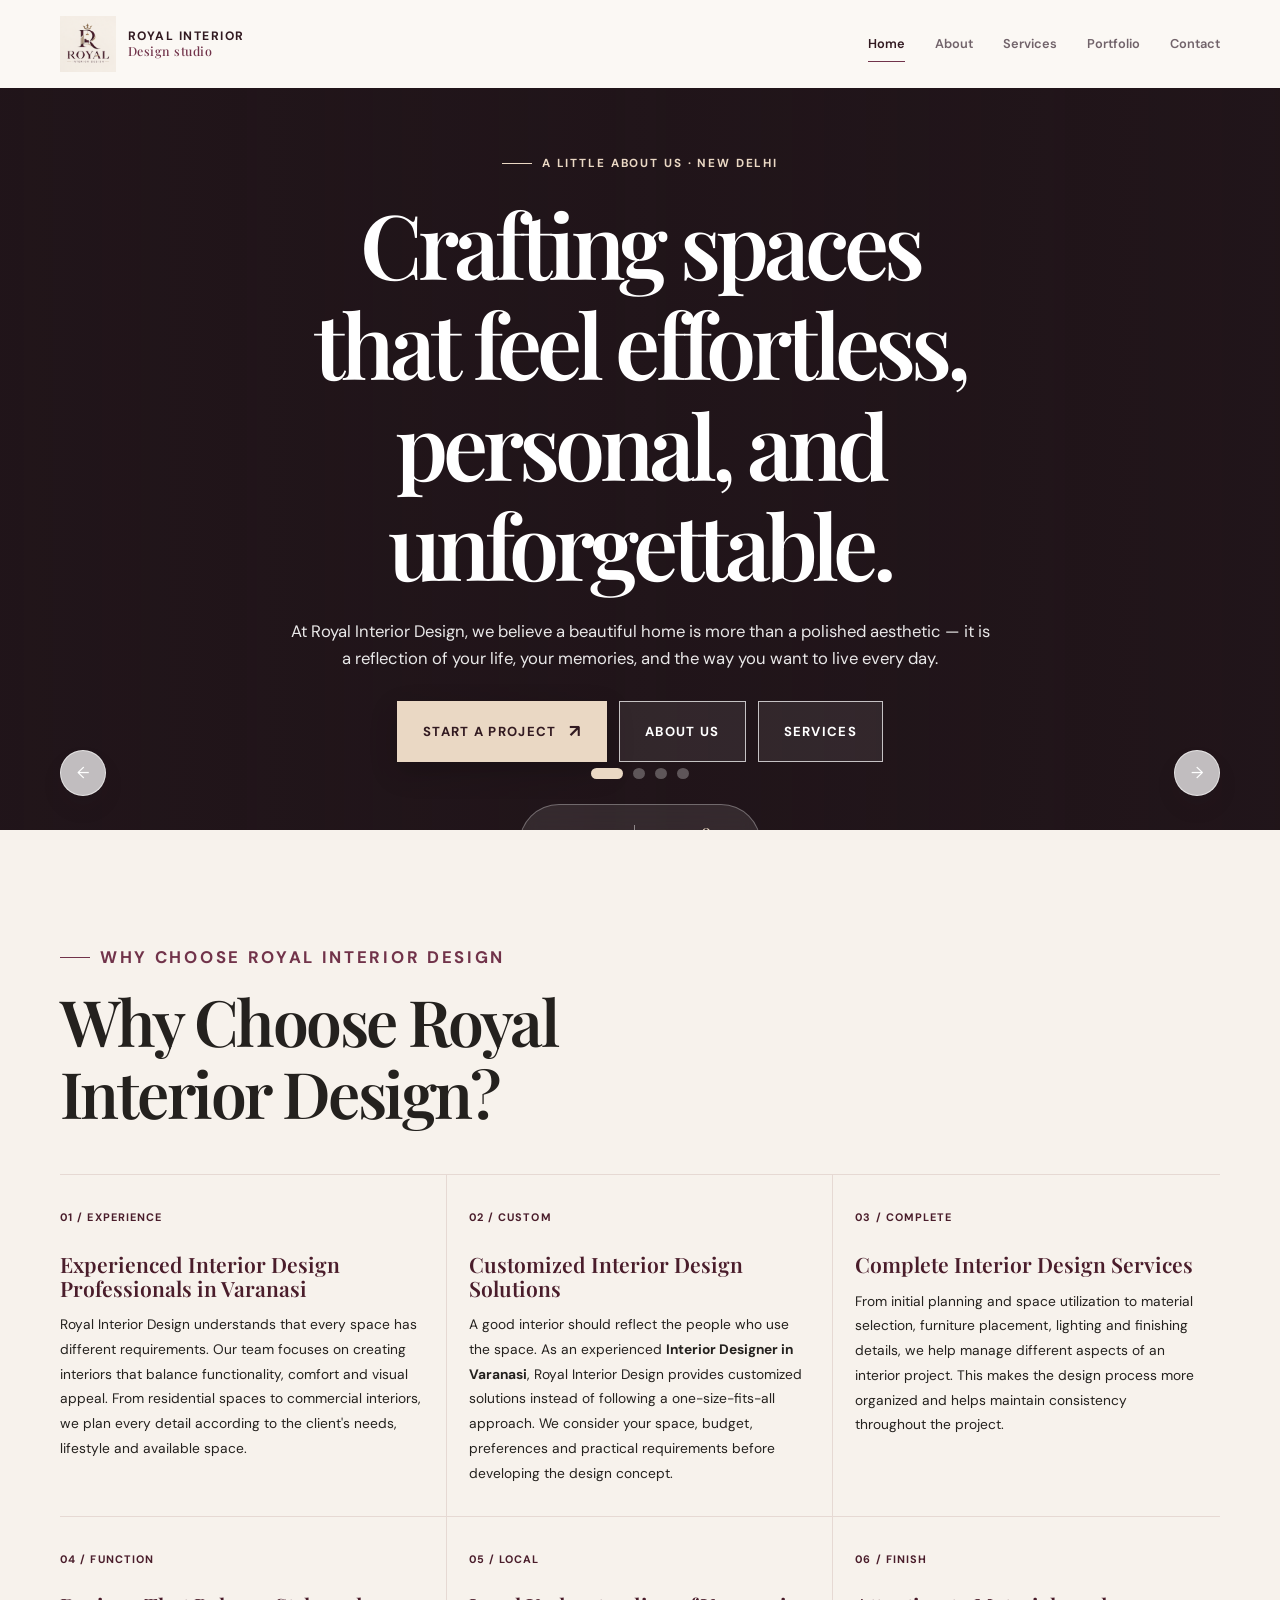
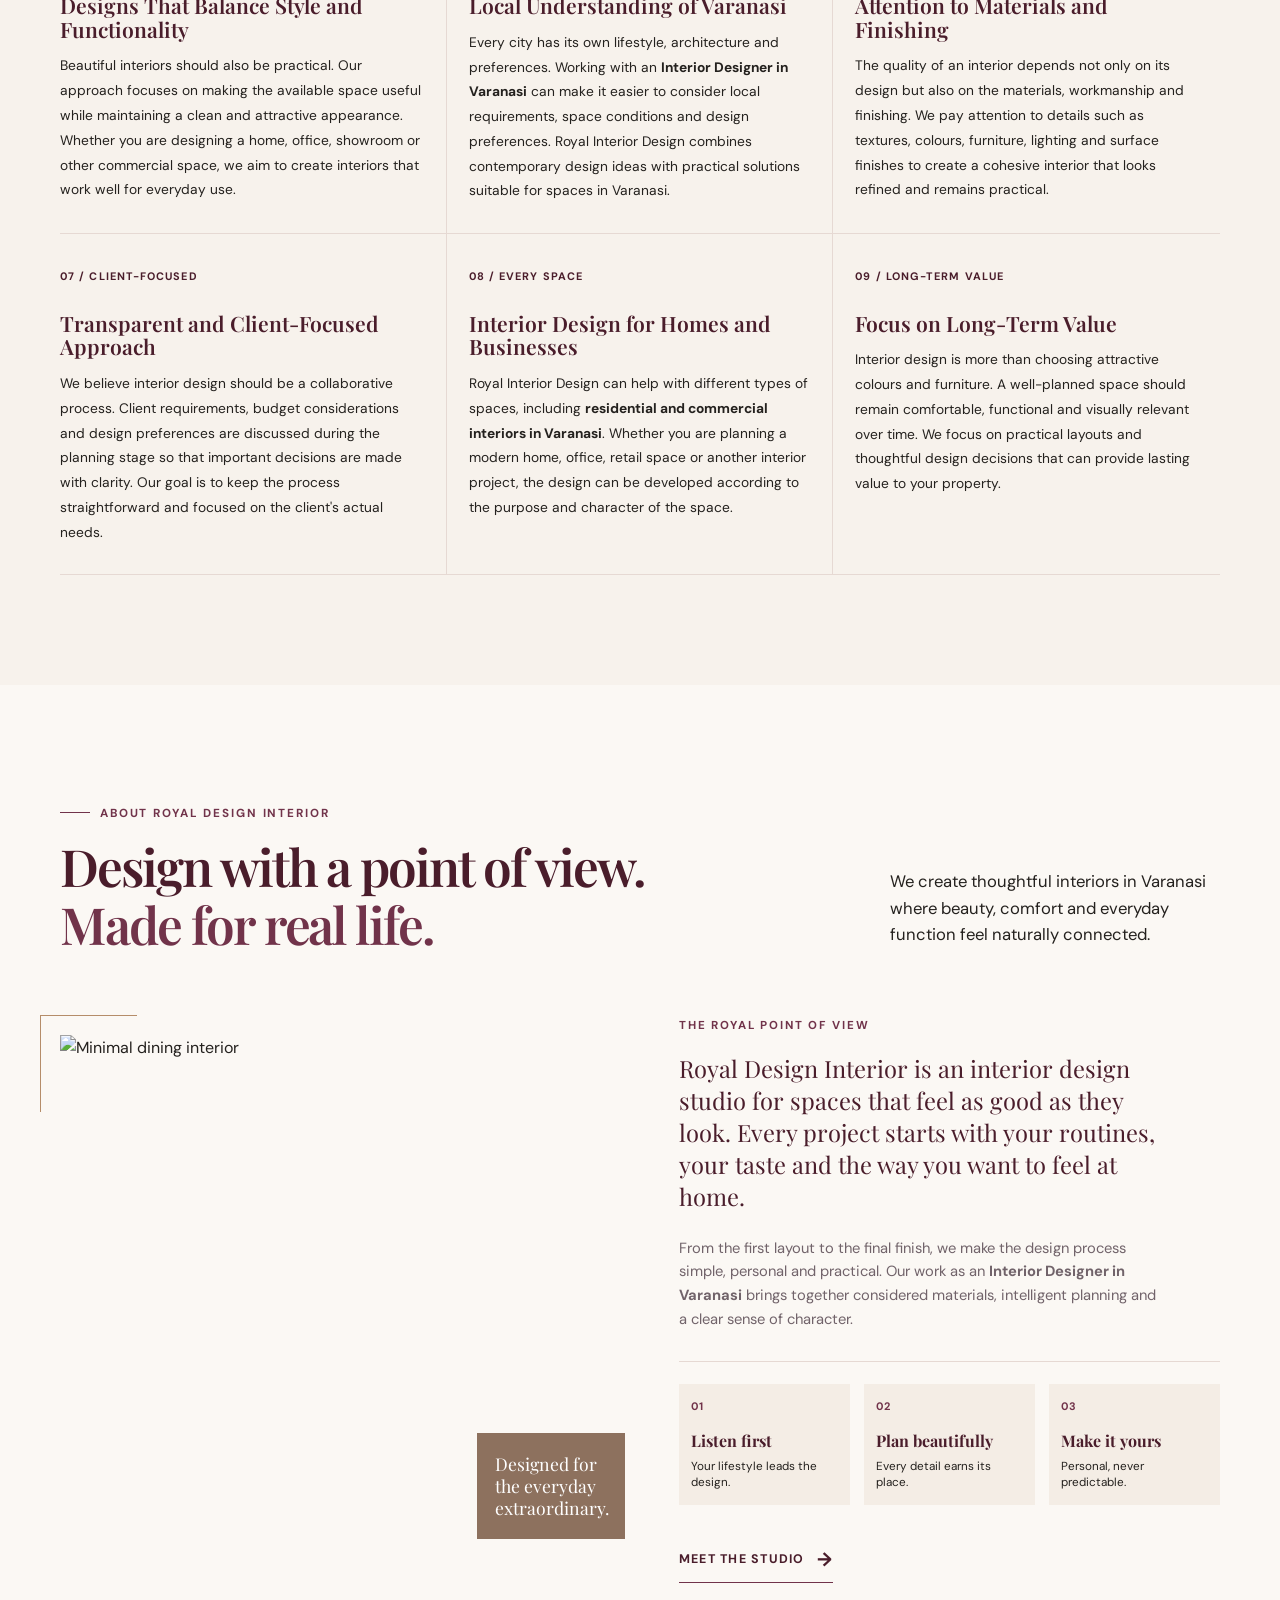
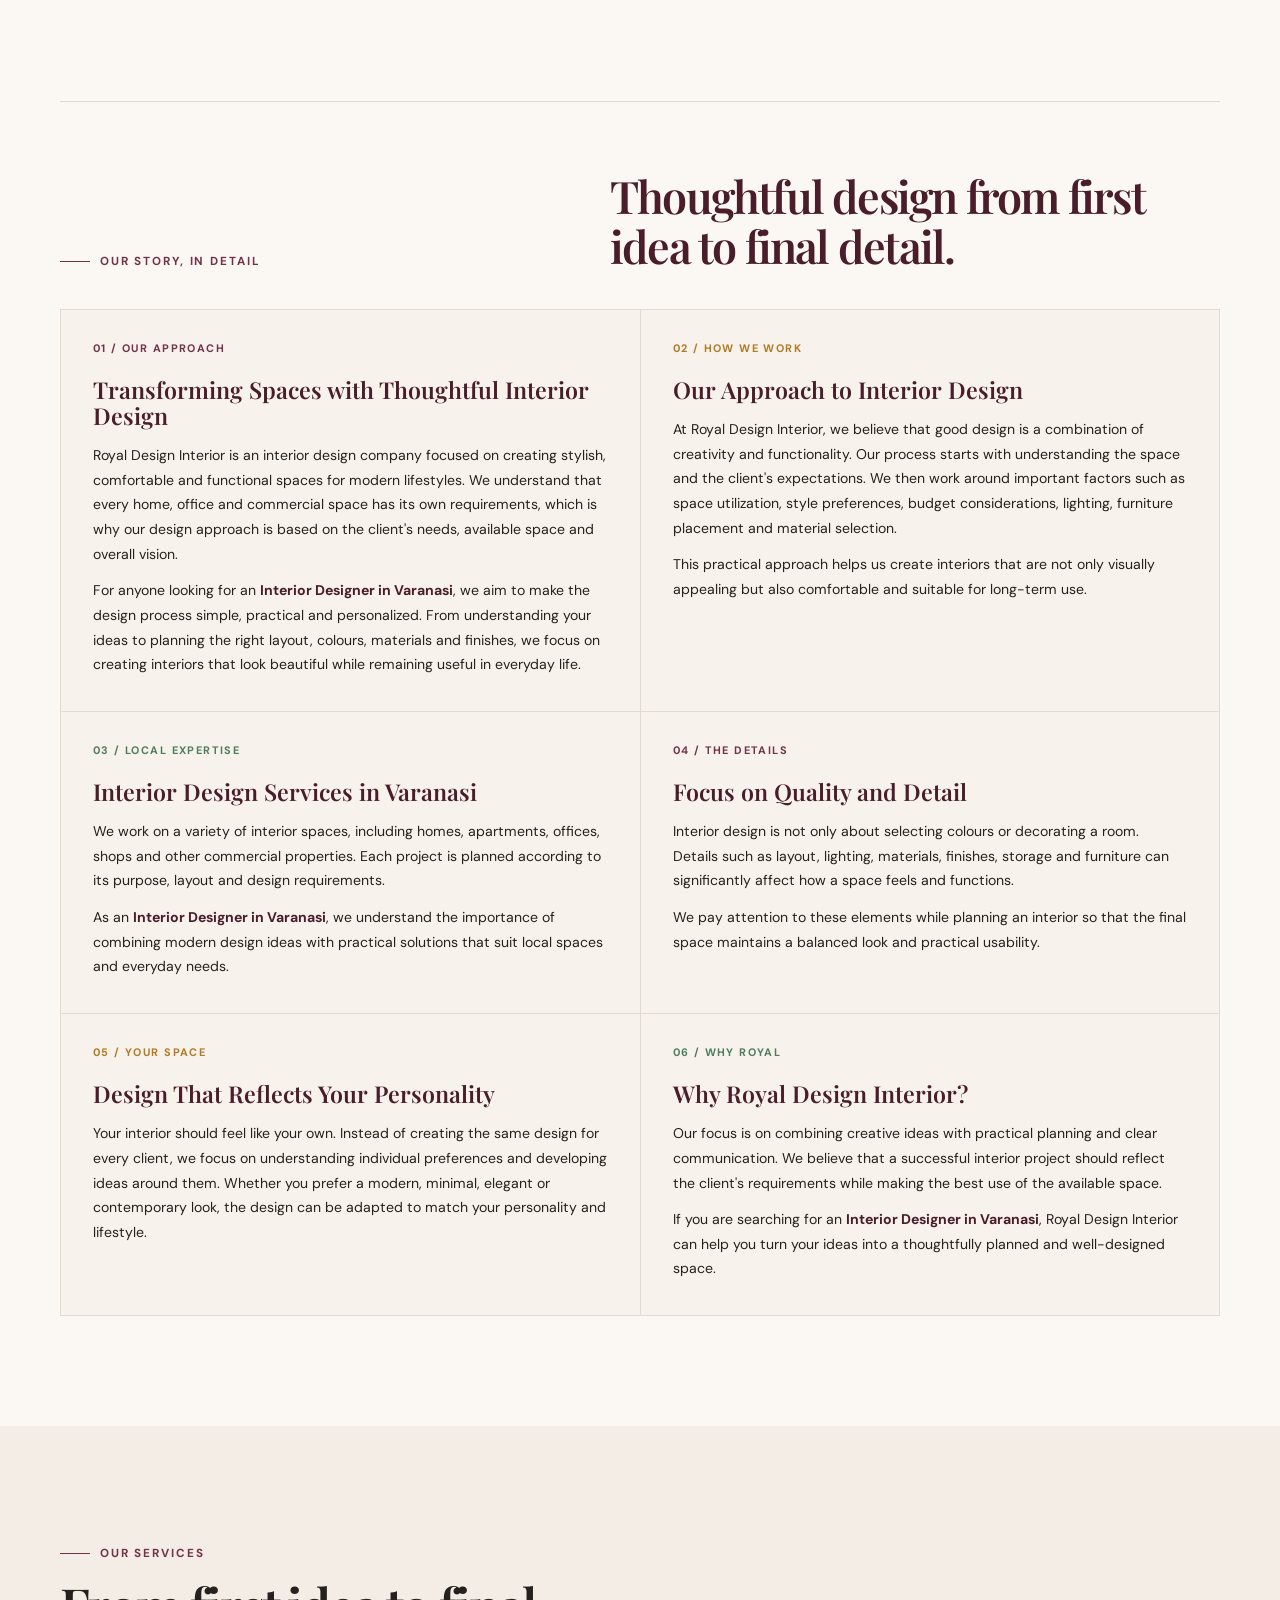
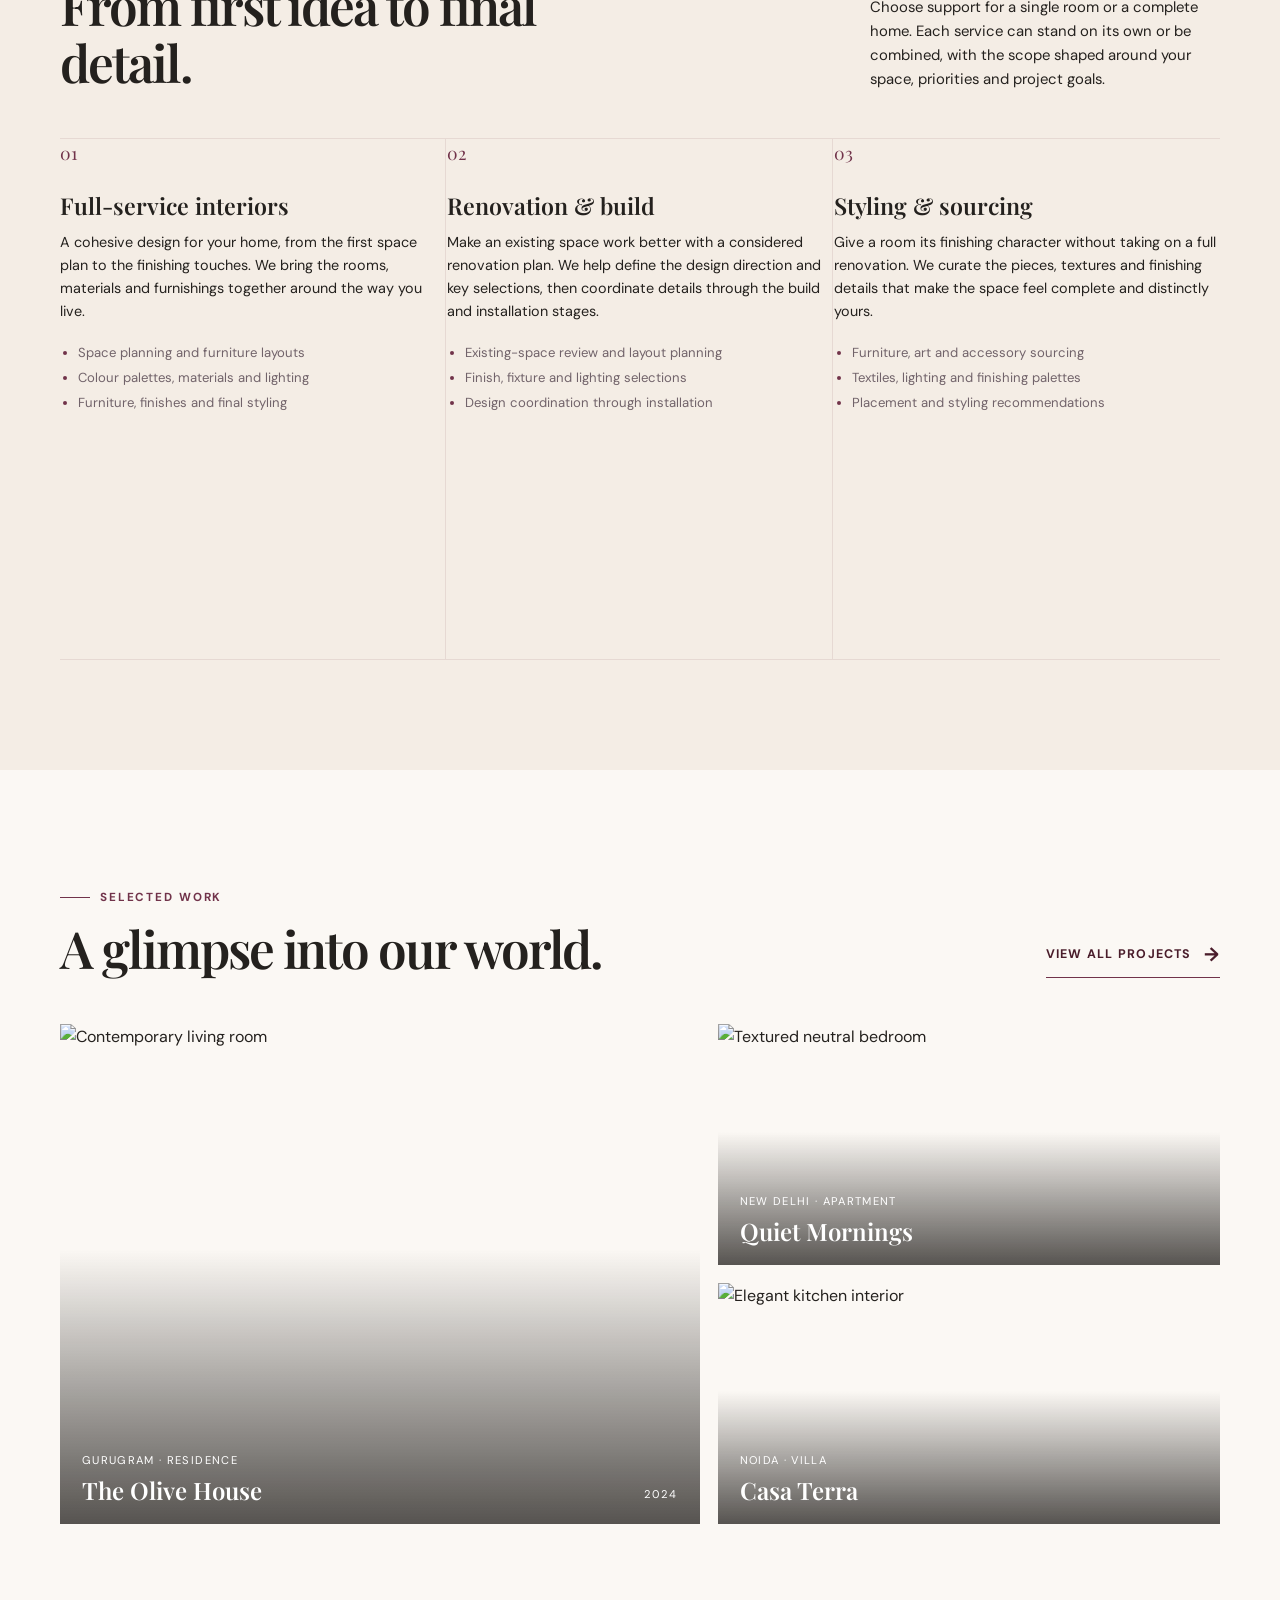
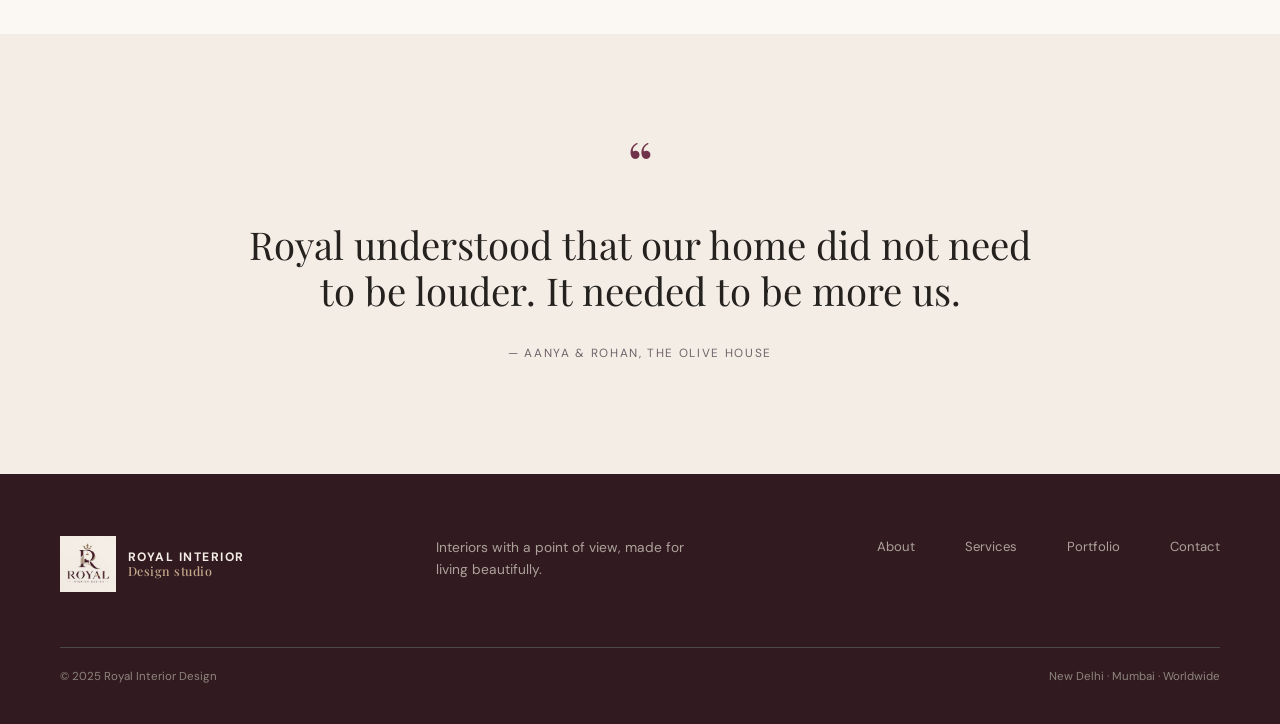
==== index.html @ 0c980bf0 "Add Royal Interior Design website" ====
<!doctype html>
<html lang="en">
<head>
<meta charset="utf-8">
<meta name="viewport" content="width=device-width, initial-scale=1">
<title>Royal Interior Design | Spaces with a soul</title>
<link rel="stylesheet" href="styles.css">
</head>
<body class="home-page">
<header class="site-header">
<div class="container nav">
<a class="brand" href="index.html">
<span class="brand-mark">R</span>
<span class="brand-name">Royal Interior<span>Design studio</span>
</span>
</a>
<button class="menu-toggle" aria-label="Open menu" aria-expanded="false">☰</button>
<nav class="nav-links">
<a class="active" href="index.html">Home</a>
<a href="about.html">About</a>
<a href="services.html">Services</a>
<a href="portfolio.html">Portfolio</a>
<a href="contact.html">Contact</a>
</nav>
</div>
</header>
<main>
<section class="hero">
<video class="hero-video" autoplay muted loop playsinline preload="metadata" aria-hidden="true">
<source src="image/mujhe_ek_accha_hotel_type_ghar%20(1).mp4" type="video/mp4">
</video>
<div class="slider">
<div class="slides">
<article class="slide active">
<div class="container hero-content">
<div class="hero-copy">
<span class="eyebrow">A little about us · New Delhi</span>
<h1>Crafting spaces that feel effortless, personal, and unforgettable.
</h1>
<p class="display-copy">At Royal Interior Design, we believe a beautiful home is more than a polished aesthetic — it is a reflection of your life, your memories, and the way you want to live every day.</p>
<div class="hero-actions">
<a class="btn solid arrow" href="contact.html">Start a project</a>
<a class="btn hero-secondary" href="#about-us">About us</a>
<a class="btn hero-secondary" href="#services">Services</a>
</div>
<div class="hero-meta">
<div>
<strong>12+</strong> years of craft</div>
<span class="rule">
</span>
<div>
<strong>48</strong> spaces shaped</div>
</div>
</div>
</div>
</article>
<article class="slide">
<div class="container hero-content">
<div class="hero-copy">
<span class="eyebrow">Bespoke bedrooms · Delhi</span>
<h1>Luxury that feels <em>restful.</em>
</h1>
<p class="display-copy">We create layered, calming spaces with tactile finishes, custom furniture and details that slow the day down beautifully.</p>
<a class="btn solid arrow" href="portfolio.html">View projects</a>
<div class="hero-meta">
<div>
<strong>9</strong> signature sleep spaces</div>
<span class="rule">
</span>
<div>
<strong>24</strong> design consultations</div>
</div>
</div>
</div>
</article>
<article class="slide">
<div class="container hero-content">
<div class="hero-copy">
<span class="eyebrow">Dining & entertaining · Mumbai</span>
<h1>Gathering spaces with <em>heart.</em>
</h1>
<p class="display-copy">From formal dinner settings to intimate family corners, every room is designed to welcome conversation and comfort.</p>
<a class="btn solid arrow" href="services.html">Explore services</a>
<div class="hero-meta">
<div>
<strong>35</strong> hospitality projects</div>
<span class="rule">
</span>
<div>
<strong>4.9/5</strong> client rating</div>
</div>
</div>
</div>
</article>
<article class="slide">
<div class="container hero-content">
<div class="hero-copy">
<span class="eyebrow">Kitchens · Crafted living</span>
<h1>Spaces designed for <em>everyday joy.</em>
</h1>
<p class="display-copy">Practical, beautiful interiors that balance thoughtful storage, natural light and the rituals that make a home feel alive.</p>
<a class="btn solid arrow" href="contact.html">Book a consult</a>
<div class="hero-meta">
<div>
<strong>100%</strong> custom planning</div>
<span class="rule">
</span>
<div>
<strong>1:1</strong> design guidance</div>
</div>
</div>
</div>
</article>
</div>
<div class="slider-controls container">
<div class="slider-arrow prev" aria-label="Previous slide">←</div>
<div class="slider-dots" aria-label="Slide navigation">
<button class="dot active" data-slide="0" type="button" aria-label="Go to slide 1">
</button>
<button class="dot" data-slide="1" type="button" aria-label="Go to slide 2">
</button>
<button class="dot" data-slide="2" type="button" aria-label="Go to slide 3">
</button>
<button class="dot" data-slide="3" type="button" aria-label="Go to slide 4">
</button>
</div>
<div class="slider-arrow next" aria-label="Next slide">→</div>
</div>
</div>
</section>
<section class="section why-section" id="why-choose">
<div class="container">
<div class="section-heading why-heading">
<div>
<span class="eyebrow">Why Choose Royal Interior Design</span>
<h2>Why Choose Royal Interior Design?</h2>
</div>
</div>
<div class="why-grid">
<article class="why-item">
<span class="why-number">01 / EXPERIENCE</span>
<h3>Experienced Interior Design Professionals in Varanasi</h3>
<p>Royal Interior Design understands that every space has different requirements. Our team focuses on creating interiors that balance functionality, comfort and visual appeal. From residential spaces to commercial interiors, we plan every detail according to the client's needs, lifestyle and available space.</p>
</article>
<article class="why-item">
<span class="why-number">02 / CUSTOM</span>
<h3>Customized Interior Design Solutions</h3>
<p>A good interior should reflect the people who use the space. As an experienced <strong>Interior Designer in Varanasi</strong>, Royal Interior Design provides customized solutions instead of following a one-size-fits-all approach. We consider your space, budget, preferences and practical requirements before developing the design concept.</p>
</article>
<article class="why-item">
<span class="why-number">03 / COMPLETE</span>
<h3>Complete Interior Design Services</h3>
<p>From initial planning and space utilization to material selection, furniture placement, lighting and finishing details, we help manage different aspects of an interior project. This makes the design process more organized and helps maintain consistency throughout the project.</p>
</article>
<article class="why-item">
<span class="why-number">04 / FUNCTION</span>
<h3>Designs That Balance Style and Functionality</h3>
<p>Beautiful interiors should also be practical. Our approach focuses on making the available space useful while maintaining a clean and attractive appearance. Whether you are designing a home, office, showroom or other commercial space, we aim to create interiors that work well for everyday use.</p>
</article>
<article class="why-item">
<span class="why-number">05 / LOCAL</span>
<h3>Local Understanding of Varanasi</h3>
<p>Every city has its own lifestyle, architecture and preferences. Working with an <strong>Interior Designer in Varanasi</strong> can make it easier to consider local requirements, space conditions and design preferences. Royal Interior Design combines contemporary design ideas with practical solutions suitable for spaces in Varanasi.</p>
</article>
<article class="why-item">
<span class="why-number">06 / FINISH</span>
<h3>Attention to Materials and Finishing</h3>
<p>The quality of an interior depends not only on its design but also on the materials, workmanship and finishing. We pay attention to details such as textures, colours, furniture, lighting and surface finishes to create a cohesive interior that looks refined and remains practical.</p>
</article>
<article class="why-item">
<span class="why-number">07 / CLIENT-FOCUSED</span>
<h3>Transparent and Client-Focused Approach</h3>
<p>We believe interior design should be a collaborative process. Client requirements, budget considerations and design preferences are discussed during the planning stage so that important decisions are made with clarity. Our goal is to keep the process straightforward and focused on the client's actual needs.</p>
</article>
<article class="why-item">
<span class="why-number">08 / EVERY SPACE</span>
<h3>Interior Design for Homes and Businesses</h3>
<p>Royal Interior Design can help with different types of spaces, including <strong>residential and commercial interiors in Varanasi</strong>. Whether you are planning a modern home, office, retail space or another interior project, the design can be developed according to the purpose and character of the space.</p>
</article>
<article class="why-item">
<span class="why-number">09 / LONG-TERM VALUE</span>
<h3>Focus on Long-Term Value</h3>
<p>Interior design is more than choosing attractive colours and furniture. A well-planned space should remain comfortable, functional and visually relevant over time. We focus on practical layouts and thoughtful design decisions that can provide lasting value to your property.</p>
</article>
</div>
</div>
</section>
<section class="section" id="about-us">
<div class="container intro-wrap">
<div class="intro-heading">
<div>
<span class="eyebrow">About Royal Design Interior</span>
<h2>Design with a point of view.<br><em>Made for real life.</em></h2>
</div>
<p class="display-copy">We create thoughtful interiors in Varanasi where beauty, comfort and everyday function feel naturally connected.</p>
</div>
<div class="intro-grid">
<div class="intro-image">
<img src="https://images.unsplash.com/photo-1618221195710-dd6b41faaea6?auto=format&fit=crop&w=1100&q=85" alt="Minimal dining interior">
<span class="image-note">Designed for the everyday extraordinary.</span>
</div>
<div class="intro-copy">
<span class="intro-kicker">The Royal point of view</span>
<p class="intro-lead">Royal Design Interior is an interior design studio for spaces that feel as good as they look. Every project starts with your routines, your taste and the way you want to feel at home.</p>
<p>From the first layout to the final finish, we make the design process simple, personal and practical. Our work as an <strong>Interior Designer in Varanasi</strong> brings together considered materials, intelligent planning and a clear sense of character.</p>
<div class="intro-points">
<div><span>01</span><strong>Listen first</strong><p>Your lifestyle leads the design.</p></div>
<div><span>02</span><strong>Plan beautifully</strong><p>Every detail earns its place.</p></div>
<div><span>03</span><strong>Make it yours</strong><p>Personal, never predictable.</p></div>
</div>
<a class="link-arrow" href="about.html">Meet the studio</a>
</div>
</div>
<div class="about-content">
<div class="about-content-heading">
<span class="eyebrow">Our story, in detail</span>
<h2>Thoughtful design from first idea to final detail.</h2>
</div>
<div class="about-content-grid">
<article>
<span class="about-content-number">01 / OUR APPROACH</span>
<h3>Transforming Spaces with Thoughtful Interior Design</h3>
<p>Royal Design Interior is an interior design company focused on creating stylish, comfortable and functional spaces for modern lifestyles. We understand that every home, office and commercial space has its own requirements, which is why our design approach is based on the client's needs, available space and overall vision.</p>
<p>For anyone looking for an <strong>Interior Designer in Varanasi</strong>, we aim to make the design process simple, practical and personalized. From understanding your ideas to planning the right layout, colours, materials and finishes, we focus on creating interiors that look beautiful while remaining useful in everyday life.</p>
</article>
<article>
<span class="about-content-number">02 / HOW WE WORK</span>
<h3>Our Approach to Interior Design</h3>
<p>At Royal Design Interior, we believe that good design is a combination of creativity and functionality. Our process starts with understanding the space and the client's expectations. We then work around important factors such as space utilization, style preferences, budget considerations, lighting, furniture placement and material selection.</p>
<p>This practical approach helps us create interiors that are not only visually appealing but also comfortable and suitable for long-term use.</p>
</article>
<article>
<span class="about-content-number">03 / LOCAL EXPERTISE</span>
<h3>Interior Design Services in Varanasi</h3>
<p>We work on a variety of interior spaces, including homes, apartments, offices, shops and other commercial properties. Each project is planned according to its purpose, layout and design requirements.</p>
<p>As an <strong>Interior Designer in Varanasi</strong>, we understand the importance of combining modern design ideas with practical solutions that suit local spaces and everyday needs.</p>
</article>
<article>
<span class="about-content-number">04 / THE DETAILS</span>
<h3>Focus on Quality and Detail</h3>
<p>Interior design is not only about selecting colours or decorating a room. Details such as layout, lighting, materials, finishes, storage and furniture can significantly affect how a space feels and functions.</p>
<p>We pay attention to these elements while planning an interior so that the final space maintains a balanced look and practical usability.</p>
</article>
<article>
<span class="about-content-number">05 / YOUR SPACE</span>
<h3>Design That Reflects Your Personality</h3>
<p>Your interior should feel like your own. Instead of creating the same design for every client, we focus on understanding individual preferences and developing ideas around them. Whether you prefer a modern, minimal, elegant or contemporary look, the design can be adapted to match your personality and lifestyle.</p>
</article>
<article>
<span class="about-content-number">06 / WHY ROYAL</span>
<h3>Why Royal Design Interior?</h3>
<p>Our focus is on combining creative ideas with practical planning and clear communication. We believe that a successful interior project should reflect the client's requirements while making the best use of the available space.</p>
<p>If you are searching for an <strong>Interior Designer in Varanasi</strong>, Royal Design Interior can help you turn your ideas into a thoughtfully planned and well-designed space.</p>
</article>
</div>
</div>
</div>
</section>
<section class="section tinted" id="services">
<div class="container">
<div class="section-heading">
<div>
<span class="eyebrow">Our services</span>
<h2>From first idea to final detail.</h2>
</div>
<p>Choose support for a single room or a complete home. Each service can stand on its own or be combined, with the scope shaped around your space, priorities and project goals.</p>
</div>
<div class="service-grid">
<article class="service-card">
<span class="service-number">01</span>
<h3>Full-service interiors</h3>
<p>A cohesive design for your home, from the first space plan to the finishing touches. We bring the rooms, materials and furnishings together around the way you live.</p>
<ul class="service-points">
<li>Space planning and furniture layouts</li>
<li>Colour palettes, materials and lighting</li>
<li>Furniture, finishes and final styling</li>
</ul>
</article>
<article class="service-card">
<span class="service-number">02</span>
<h3>Renovation & build</h3>
<p>Make an existing space work better with a considered renovation plan. We help define the design direction and key selections, then coordinate details through the build and installation stages.</p>
<ul class="service-points">
<li>Existing-space review and layout planning</li>
<li>Finish, fixture and lighting selections</li>
<li>Design coordination through installation</li>
</ul>
</article>
<article class="service-card">
<span class="service-number">03</span>
<h3>Styling & sourcing</h3>
<p>Give a room its finishing character without taking on a full renovation. We curate the pieces, textures and finishing details that make the space feel complete and distinctly yours.</p>
<ul class="service-points">
<li>Furniture, art and accessory sourcing</li>
<li>Textiles, lighting and finishing palettes</li>
<li>Placement and styling recommendations</li>
</ul>
</article>
</div>
</div>
</section>
<section class="section">
<div class="container">
<div class="section-heading">
<div>
<span class="eyebrow">Selected work</span>
<h2>A glimpse into our world.</h2>
</div>
<a class="link-arrow" href="portfolio.html">View all projects</a>
</div>
<div class="projects-grid">
<a class="project" href="portfolio.html">
<img src="https://images.unsplash.com/photo-1617104678098-de229db51175?auto=format&fit=crop&w=1100&q=85" alt="Contemporary living room">
<div class="project-label">
<div>
<span>Gurugram · Residence</span>
<h3>The Olive House</h3>
</div>
<span>2024</span>
</div>
</a>
<div class="project-stack">
<a class="project small" href="portfolio.html">
<img src="https://images.unsplash.com/photo-1618220179428-22790b461013?auto=format&fit=crop&w=900&q=85" alt="Textured neutral bedroom">
<div class="project-label">
<div>
<span>New Delhi · Apartment</span>
<h3>Quiet Mornings</h3>
</div>
</div>
</a>
<a class="project small" href="portfolio.html">
<img src="https://images.unsplash.com/photo-1600566753190-17f0baa2a6c3?auto=format&fit=crop&w=900&q=85" alt="Elegant kitchen interior">
<div class="project-label">
<div>
<span>Noida · Villa</span>
<h3>Casa Terra</h3>
</div>
</div>
</a>
</div>
</div>
</div>
</section>
<section class="section tinted">
<div class="container quote">
<span class="quote-mark">“</span>
<p>Royal understood that our home did not need to be louder. It needed to be more us.</p>
<cite>— Aanya & Rohan, The Olive House</cite>
</div>
</section>
</main>
<footer class="site-footer">
<div class="container footer-top">
<a class="brand footer-brand" href="index.html">
<span class="brand-mark">R</span>
<span class="brand-name">Royal Interior<span>Design studio</span>
</span>
</a>
<p>Interiors with a point of view, made for living beautifully.</p>
<div class="footer-links">
<a href="about.html">About</a>
<a href="services.html">Services</a>
<a href="portfolio.html">Portfolio</a>
<a href="contact.html">Contact</a>
</div>
</div>
<div class="container footer-bottom">
<p>© 2025 Royal Interior Design</p>
<p>New Delhi · Mumbai · Worldwide</p>
</div>
</footer>
<script src="script.js">
</script>
</body>
</html>
---- styles.css ----
@import url('https://fonts.googleapis.com/css2?family=DM+Sans:wght@400;500;600;700&family=Playfair+Display:wght@500;600;700&display=swap');
:root{--ink:#2c2925;--muted:#716a62;--paper:#fff4f7;--cream:#fffdfc;--line:#eadfe3;--accent:#d98aa5;--accent-dark:#b86786;--olive:#6b735b;--serif:'Playfair Display',Georgia,serif;--sans:'DM Sans',Arial,sans-serif;--shadow:0 18px 50px rgba(184,102,134,.12)}
*{box-sizing:border-box}html{scroll-behavior:smooth}body{margin:0;color:var(--ink);background:var(--cream);font-family:var(--sans);line-height:1.6}img{display:block;width:100%;object-fit:cover}a{color:inherit;text-decoration:none}button,input,textarea,select{font:inherit}.container{width:min(1160px,calc(100% - 48px));margin:0 auto}.eyebrow{display:inline-flex;align-items:center;gap:10px;color:var(--accent);font-size:.73rem;font-weight:700;letter-spacing:.16em;text-transform:uppercase}.eyebrow:before{content:'';display:inline-block;width:30px;height:1px;background:currentColor}h1,h2,h3,p{margin-top:0}h1,h2,h3{font-family:var(--serif);font-weight:600;line-height:1.12}h1{font-size:clamp(3.4rem,7vw,6.5rem);letter-spacing:-.055em}h2{font-size:clamp(2.2rem,4vw,4rem);letter-spacing:-.04em}h3{font-size:1.45rem}.display-copy{max-width:540px;color:var(--muted);font-size:1.04rem}.btn{display:inline-flex;align-items:center;justify-content:center;gap:12px;border:1px solid var(--ink);padding:14px 22px;color:var(--ink);background:transparent;font-size:.78rem;font-weight:700;letter-spacing:.1em;text-transform:uppercase;transition:.25s ease;cursor:pointer}.btn:hover{color:white;background:var(--ink);transform:translateY(-2px)}.btn.solid{border-color:var(--accent);color:white;background:linear-gradient(135deg,var(--accent) 0%,#d07f9d 100%);box-shadow:0 14px 26px rgba(184,102,134,.22)}.btn.solid:hover{border-color:var(--accent-dark);background:linear-gradient(135deg,var(--accent-dark) 0%,#9d5f7e 100%)}.btn.arrow:after{content:'↗';font-size:1.1rem}
.site-header{position:relative;z-index:10;background:var(--cream)}.nav{display:flex;min-height:88px;align-items:center;justify-content:space-between;gap:24px}.brand{display:flex;align-items:center;gap:12px}.brand-mark{display:grid;width:38px;height:38px;place-items:center;color:white;background:var(--accent);font-family:var(--serif);font-size:1.15rem}.brand-name{font-size:.76rem;font-weight:700;letter-spacing:.12em;line-height:1.1;text-transform:uppercase}.brand-name span{display:block;color:var(--accent);font-family:var(--serif);font-size:.78rem;font-weight:500;letter-spacing:.04em;text-transform:none}.nav-links{display:flex;align-items:center;gap:30px;font-size:.8rem;font-weight:600}.nav-links a{position:relative;padding:8px 0;color:var(--muted)}.nav-links a:hover,.nav-links a.active{color:var(--ink)}.nav-links a.active:after{position:absolute;right:0;bottom:0;left:0;height:1px;background:var(--accent);content:''}.menu-toggle{display:none;border:0;color:var(--ink);background:none;font-size:1.6rem;cursor:pointer}
.hero{position:relative;min-height:690px;overflow:hidden;background:linear-gradient(135deg,#fff3f6 0%,#fffaf8 35%,#f5eaf0 100%)}.slider{position:relative;min-height:690px}.slides{position:relative;min-height:690px}.slide{position:absolute;inset:0;opacity:0;visibility:hidden;transition:opacity .6s ease,visibility .6s ease;background:linear-gradient(135deg,#fff3f6 0%,#fffaf8 35%,#f5eaf0 100%)}.slide:nth-child(2){background:linear-gradient(135deg,#f7f1eb 0%,#fffaf5 35%,#f4e9df 100%)}.slide:nth-child(3){background:linear-gradient(135deg,#f9f4f0 0%,#fffaf8 35%,#f3e5dc 100%)}.slide:nth-child(4){background:linear-gradient(135deg,#fef2f0 0%,#fffaf8 35%,#fbe7e2 100%)}.slide.active{opacity:1;visibility:visible}.hero-image{position:absolute;inset:0 0 0 43%}.hero-image:after{position:absolute;inset:0;background:linear-gradient(90deg,rgba(255,243,246,1) 0%,rgba(255,243,246,.82) 15%,rgba(255,243,246,0) 48%);content:''}.slide:nth-child(2) .hero-image:after{background:linear-gradient(90deg,rgba(247,241,235,1) 0%,rgba(247,241,235,.8) 15%,rgba(247,241,235,0) 48%)}.slide:nth-child(3) .hero-image:after{background:linear-gradient(90deg,rgba(249,244,240,1) 0%,rgba(249,244,240,.8) 15%,rgba(249,244,240,0) 48%)}.slide:nth-child(4) .hero-image:after{background:linear-gradient(90deg,rgba(254,242,240,1) 0%,rgba(254,242,240,.82) 15%,rgba(254,242,240,0) 48%)}.hero-image img{height:100%}.hero-content{position:relative;display:flex;min-height:690px;align-items:center}.hero-copy{position:relative;z-index:1;width:52%;padding:38px 32px 40px;border:1px solid rgba(217,138,165,.2);border-radius:28px;background:rgba(255,255,255,.4);backdrop-filter:blur(3px);box-shadow:0 24px 60px rgba(184,102,134,.12)}.hero h1{max-width:620px;margin:20px 0 25px}.hero h1 em{color:var(--accent);font-style:normal}.hero .display-copy{margin-bottom:34px}.hero-meta{display:flex;align-items:center;gap:22px;margin-top:68px;padding:14px 16px;border:1px solid rgba(217,138,165,.2);border-radius:999px;background:rgba(255,255,255,.45);color:var(--muted);font-size:.75rem;max-width:max-content}.hero-meta strong{display:block;color:var(--ink);font-family:var(--serif);font-size:1.2rem;font-weight:500}.hero-meta .rule{width:1px;height:38px;background:var(--line)}.slider-controls{position:relative;z-index:2;display:flex;justify-content:space-between;align-items:center;padding:0 0 34px;margin-top:-28px}.slider-arrow{display:grid;place-items:center;width:46px;height:46px;border:1px solid rgba(217,138,165,.35);border-radius:50%;background:rgba(255,255,255,.72);color:var(--ink);cursor:pointer;box-shadow:0 12px 24px rgba(44,41,37,.06);transition:.2s ease}.slider-arrow:hover{background:var(--accent);color:white}.slider-dots{display:flex;align-items:center;gap:10px}.dot{width:11px;height:11px;border:0;border-radius:50%;background:rgba(44,41,37,.22);cursor:pointer;transition:.2s ease}.dot.active{width:32px;border-radius:999px;background:var(--accent)}
.section{padding:110px 0}.section.tinted{background:var(--paper)}.section-heading{display:flex;align-items:end;justify-content:space-between;gap:30px;margin-bottom:46px}.section-heading h2{max-width:590px;margin:14px 0 0}.section-heading p{max-width:350px;margin:0;color:var(--muted);font-size:.93rem}.intro-grid{display:grid;grid-template-columns:1fr 1.05fr;align-items:center;gap:90px}.intro-image{position:relative}.intro-image img{height:510px}.image-note{position:absolute;right:-24px;bottom:26px;width:148px;padding:20px 18px;color:white;background:var(--olive);font-family:var(--serif);font-size:1.1rem;line-height:1.25}.intro-copy h2{margin:16px 0 20px}.link-arrow{display:inline-flex;align-items:center;gap:12px;margin-top:18px;border-bottom:1px solid var(--accent);padding-bottom:6px;color:var(--accent-dark);font-size:.78rem;font-weight:700;letter-spacing:.1em;text-transform:uppercase}.link-arrow:after{content:'→';font-size:1.2rem;transition:transform .2s}.link-arrow:hover:after{transform:translateX(5px)}
.service-grid{display:grid;grid-template-columns:repeat(3,1fr);gap:1px;border-top:1px solid var(--line);border-bottom:1px solid var(--line)}.service-card{min-height:520px;padding:0;border-right:1px solid var(--line);overflow:hidden;transition:background .25s,transform .25s}.service-card img{height:220px;object-fit:cover}.service-card:last-child{border-right:0}.service-card:hover{background:var(--paper);transform:translateY(-4px)}.service-card-content{padding:34px 28px 28px}.service-number{color:var(--accent);font-family:var(--serif);font-size:1.1rem}.service-card h3{margin:26px 0 12px}.service-card p{margin:0;color:var(--muted);font-size:.9rem}.service-points{margin:18px 0 0;padding-left:18px;color:var(--muted);font-size:.82rem;line-height:1.9}.service-points li::marker{color:var(--accent)}
.projects-grid{display:grid;grid-template-columns:1.12fr .88fr;gap:18px}.project{position:relative;overflow:hidden}.project img{height:500px;transition:transform .6s ease}.project.small img{height:239px}.project-stack{display:grid;gap:18px}.project:hover img{transform:scale(1.04)}.project-label{position:absolute;right:22px;bottom:20px;left:22px;z-index:1;display:flex;align-items:end;justify-content:space-between;color:white}.project-label span{font-size:.7rem;letter-spacing:.12em;text-transform:uppercase}.project-label h3{margin:5px 0 0;font-size:1.5rem}.project:after{position:absolute;inset:45% 0 0;background:linear-gradient(transparent,rgba(23,20,17,.72));content:''}.quote{max-width:790px;margin:0 auto;text-align:center}.quote-mark{color:var(--accent);font-family:var(--serif);font-size:4rem;line-height:.6}.quote p{margin:25px 0;font-family:var(--serif);font-size:clamp(1.7rem,3vw,2.7rem);line-height:1.2}.quote cite{color:var(--muted);font-size:.74rem;font-style:normal;letter-spacing:.14em;text-transform:uppercase}
.page-hero{padding:86px 0 82px;background:var(--paper)}.page-hero h1{max-width:850px;margin:18px 0 0;font-size:clamp(3.2rem,7vw,6rem)}.page-hero p{max-width:500px;margin:24px 0 0;color:var(--muted)}.story-grid{display:grid;grid-template-columns:.9fr 1.1fr;gap:90px;align-items:start}.story-grid img{height:550px}.story-copy h2{margin:15px 0 25px}.story-copy p{color:var(--muted)}.values{display:grid;grid-template-columns:repeat(3,1fr);gap:30px;margin-top:55px;padding-top:32px;border-top:1px solid var(--line)}.value h3{margin:0 0 8px;font-size:1.2rem}.value p{margin:0;color:var(--muted);font-size:.86rem}.process-list{display:grid;grid-template-columns:repeat(4,1fr);gap:30px;counter-reset:process}.process-item{border-top:1px solid var(--ink);padding-top:18px}.process-item:before{counter-increment:process;content:'0' counter(process);color:var(--accent);font-size:.75rem;font-weight:700}.process-item h3{margin:28px 0 10px;font-size:1.25rem}.process-item p{margin:0;color:var(--muted);font-size:.86rem}
.portfolio-grid{display:grid;grid-template-columns:repeat(12,1fr);gap:18px}.portfolio-item{position:relative;grid-column:span 5;overflow:hidden}.portfolio-item.wide{grid-column:span 7}.portfolio-item img{height:360px;transition:transform .6s}.portfolio-item.tall img{height:530px}.portfolio-item:hover img{transform:scale(1.035)}.portfolio-info{position:absolute;right:20px;bottom:18px;left:20px;z-index:1;color:white}.portfolio-info small{font-size:.7rem;letter-spacing:.12em;text-transform:uppercase}.portfolio-info h3{margin:4px 0 0;font-size:1.45rem}.portfolio-item:after{position:absolute;inset:50% 0 0;background:linear-gradient(transparent,rgba(20,18,15,.75));content:''}
.contact-layout{display:grid;grid-template-columns:.8fr 1.2fr;gap:100px}.contact-layout h2{margin:15px 0 20px}.contact-details{margin-top:42px}.contact-detail{display:grid;grid-template-columns:90px 1fr;gap:16px;padding:17px 0;border-top:1px solid var(--line);font-size:.9rem}.contact-detail strong{color:var(--accent);font-size:.72rem;letter-spacing:.12em;text-transform:uppercase}.contact-detail span{color:var(--muted)}.contact-form{display:grid;gap:20px;padding:38px;background:var(--paper)}.form-row{display:grid;grid-template-columns:1fr 1fr;gap:18px}.field{display:grid;gap:8px}.field label{font-size:.72rem;font-weight:700;letter-spacing:.1em;text-transform:uppercase}.field input,.field textarea,.field select{width:100%;border:0;border-bottom:1px solid #c7bfb5;border-radius:0;padding:12px 0;color:var(--ink);outline:0;background:transparent}.field textarea{min-height:120px;resize:vertical}.field input:focus,.field textarea:focus,.field select:focus{border-color:var(--accent)}.form-note{color:var(--muted);font-size:.78rem}.faq-list{max-width:800px;margin:0 auto}details{border-top:1px solid var(--line);padding:21px 0}details:last-child{border-bottom:1px solid var(--line)}summary{display:flex;align-items:center;justify-content:space-between;cursor:pointer;font-family:var(--serif);font-size:1.2rem;list-style:none}summary::-webkit-details-marker{display:none}summary:after{color:var(--accent);content:'+';font-family:var(--sans);font-size:1.4rem}details[open] summary:after{content:'−'}details p{max-width:650px;margin:15px 30px 0 0;color:var(--muted);font-size:.9rem}
.site-footer{padding:62px 0 26px;color:#e9e0d6;background:var(--ink)}.footer-top{display:flex;align-items:start;justify-content:space-between;gap:40px;padding-bottom:55px}.footer-brand .brand-mark{color:var(--ink);background:var(--paper)}.footer-brand .brand-name{color:var(--paper)}.footer-brand .brand-name span{color:#c7836d}.footer-top p{max-width:250px;margin:0;color:#aca29a;font-size:.86rem}.footer-links{display:flex;gap:50px}.footer-links a{color:#aca29a;font-size:.82rem}.footer-links a:hover{color:white}.footer-bottom{display:flex;justify-content:space-between;padding-top:20px;border-top:1px solid #4c4843;color:#8d857d;font-size:.72rem}
@media(max-width:800px){.container{width:min(100% - 32px,600px)}.nav{min-height:74px}.menu-toggle{display:block}.nav-links{position:absolute;top:74px;right:16px;left:16px;display:none;flex-direction:column;align-items:stretch;gap:0;padding:12px 20px;border:1px solid var(--line);background:var(--cream);box-shadow:var(--shadow)}.nav-links.open{display:flex}.nav-links a{padding:12px 0}.hero,.hero-content{min-height:auto}.hero-image{position:relative;inset:auto;height:330px;order:-1}.hero-image:after{background:linear-gradient(0deg,var(--paper),transparent 60%)}.hero-content{display:flex;flex-direction:column;align-items:stretch}.hero-copy{width:auto;padding:52px 0 65px}.hero h1{font-size:clamp(3.2rem,15vw,5rem)}.hero-meta{margin-top:44px}.section{padding:76px 0}.section-heading{display:block;margin-bottom:32px}.section-heading p{margin-top:18px}.intro-grid,.story-grid,.contact-layout{grid-template-columns:1fr;gap:45px}.intro-image img,.story-grid img{height:390px}.image-note{right:12px}.service-grid{grid-template-columns:1fr}.service-card{min-height:auto;border-right:0;border-bottom:1px solid var(--line)}.service-card:last-child{border-bottom:0}.service-card h3{margin-top:24px}.projects-grid{grid-template-columns:1fr}.project img,.project.small img{height:300px}.process-list,.values{grid-template-columns:1fr 1fr}.portfolio-grid{grid-template-columns:1fr}.portfolio-item,.portfolio-item.wide{grid-column:auto}.portfolio-item img,.portfolio-item.tall img{height:310px}.contact-layout{gap:30px}.contact-form{padding:24px}.footer-top,.footer-bottom{display:block}.footer-links{flex-wrap:wrap;gap:16px 26px;margin-top:28px}.footer-bottom p:last-child{margin-top:8px}}
@media(max-width:460px){.form-row,.process-list,.values{grid-template-columns:1fr}h2{font-size:2.5rem}}

@keyframes greenShift{0%,100%{background-position:0% 50%}50%{background-position:100% 50%}}
.hero{background:linear-gradient(135deg,#062d26 0%,#115b45 48%,#2d8b5d 100%);background-size:180% 180%;animation:greenShift 12s ease-in-out infinite}
.slide{background:linear-gradient(135deg,#062d26 0%,#115b45 48%,#2d8b5d 100%);background-size:180% 180%;animation:greenShift 12s ease-in-out infinite}
.slide:nth-child(2){background:linear-gradient(135deg,#0a382b 0%,#1e704d 48%,#7aa95f 100%)}
.slide:nth-child(3){background:linear-gradient(135deg,#052b2a 0%,#146a55 48%,#3e9d72 100%)}
.slide:nth-child(4){background:linear-gradient(135deg,#123b27 0%,#39794a 48%,#93b96d 100%)}
.hero-image:after{background:linear-gradient(90deg,rgba(6,45,38,1) 0%,rgba(6,45,38,.88) 15%,rgba(6,45,38,0) 52%)}
.slide:nth-child(2) .hero-image:after{background:linear-gradient(90deg,rgba(10,56,43,1) 0%,rgba(10,56,43,.88) 15%,rgba(10,56,43,0) 52%)}
.slide:nth-child(3) .hero-image:after{background:linear-gradient(90deg,rgba(5,43,42,1) 0%,rgba(5,43,42,.88) 15%,rgba(5,43,42,0) 52%)}
.slide:nth-child(4) .hero-image:after{background:linear-gradient(90deg,rgba(18,59,39,1) 0%,rgba(18,59,39,.88) 15%,rgba(18,59,39,0) 52%)}
.hero-copy{border-color:rgba(197,232,184,.28);background:rgba(3,35,28,.44);box-shadow:0 24px 60px rgba(2,27,20,.28)}
.hero .eyebrow,.hero h1 em,.hero-meta strong{color:#b9df9d}
.hero .display-copy,.hero-meta{color:rgba(255,255,255,.78)}
.hero .btn.solid{border-color:#b9df9d;color:#092f28;background:linear-gradient(135deg,#b9df9d 0%,#7fbe7a 100%);box-shadow:0 14px 26px rgba(2,27,20,.25)}
.hero .btn.solid:hover{border-color:#d6efc4;background:linear-gradient(135deg,#d6efc4 0%,#a7d693 100%)}
@media(max-width:800px){.hero-image:after{background:linear-gradient(0deg,#062d26,rgba(6,45,38,.3) 60%,transparent 100%)}}
.why-section{background:#f4f7f2}
.why-heading{align-items:start}
.why-heading h2{max-width:650px;font-size:4rem}
.why-heading .eyebrow{color:#c62828;font-size:1.05rem}
.why-heading>p{max-width:390px;padding-top:12px}
.why-grid{display:grid;grid-template-columns:repeat(3,minmax(0,1fr));border-top:1px solid #dbe4dc;border-bottom:1px solid #dbe4dc}
.why-item{padding:28px 22px 30px 0;border-right:1px solid #dbe4dc}
.why-item:not(:first-child){padding-left:22px}
.why-item:last-child{border-right:0}
.why-item:nth-child(3n+1){padding-left:0}
.why-item:nth-child(3n){border-right:0}
.why-item:nth-child(n+4){border-top:1px solid #dbe4dc}
.why-number{color:#56745c;font-size:.68rem;font-weight:700;letter-spacing:.1em}
.why-item h3{margin:24px 0 12px;color:#244c39;font-size:1.32rem}
.why-item p{margin:0;color:var(--muted);font-size:.86rem;line-height:1.8}
@media(max-width:800px){.why-grid{grid-template-columns:repeat(2,minmax(0,1fr))}.why-item{padding:25px 20px 26px 0}.why-item:not(:first-child){padding-left:20px}.why-item:nth-child(2n){border-right:0}.why-item:nth-child(2n+1){padding-left:0}.why-item:nth-child(n+3){border-top:1px solid #dbe4dc}}
@media(max-width:460px){.why-grid{grid-template-columns:1fr}.why-item,.why-item:not(:first-child),.why-item:nth-child(3){padding:24px 0;border-right:0}.why-item:nth-child(n+2){border-top:1px solid #dbe4dc}.why-item h3{margin-top:16px}}
@media(max-width:800px){.why-heading h2{font-size:3.2rem}.why-heading .eyebrow{font-size:.95rem}}
@media(max-width:460px){.why-heading h2{font-size:2.9rem}.why-heading .eyebrow{font-size:.9rem}}

.why-item{position:relative;isolation:isolate;transition:background-color .35s ease,box-shadow .35s ease,transform .35s ease}
.why-item:after{position:absolute;top:-1px;left:0;width:0;height:2px;background:linear-gradient(90deg,#c85d83 0%,#d9a44d 50%,#5d946b 100%);content:'';transition:width .4s cubic-bezier(.2,.7,.2,1)}
.why-item h3{transition:color .3s ease}
.why-motion-ready .why-item:not(.is-visible){opacity:0;transform:translateY(24px)}
.why-item.is-visible{animation:whyReveal .7s cubic-bezier(.2,.7,.2,1) var(--reveal-delay,0ms) both}
@keyframes whyReveal{to{opacity:1;transform:translateY(0)}}
@media(hover:hover){.why-item:hover{z-index:1;background:#fffdfc;box-shadow:0 14px 28px rgba(36,76,57,.08);transform:translateY(-5px)}.why-item:hover:after{width:100%}.why-item:hover h3{color:#ad4e70}}
@media(prefers-reduced-motion:reduce){.why-item,.why-item:after,.why-item h3{transition:none!important}.why-item.is-visible{animation:none;opacity:1;transform:none}.why-item:hover{box-shadow:none;transform:none}}

body:has(.story-grid) .page-hero{position:relative;overflow:hidden;background:linear-gradient(118deg,#f7e2e9 0%,#f8efd8 38%,#e0ede2 72%,#e4edf5 100%)}
body:has(.story-grid) .page-hero:after{position:absolute;right:0;bottom:0;left:0;height:5px;background:linear-gradient(90deg,#c85d83 0 25%,#d9a44d 25% 50%,#5d946b 50% 75%,#6289b5 75%);content:''}
body:has(.story-grid) .page-hero .container{position:relative;z-index:1}
body:has(.story-grid) .page-hero h1,body:has(.story-grid) .story-copy h2{color:#244c39}
body:has(.story-grid) .page-hero .eyebrow,body:has(.story-grid) .story-copy .eyebrow{color:#ad4e70}
body:has(.story-grid) .story-grid img{box-shadow:18px 18px 0 #dcebe1}
body:has(.story-grid) .values .value{padding:18px 16px;background:#f8e9ed}
body:has(.story-grid) .values .value:nth-child(2){background:#f6f0dc}
body:has(.story-grid) .values .value:nth-child(3){background:#e6efe5}
body:has(.story-grid) .values .value h3{color:#315b43}
body:has(.story-grid) .process-item:nth-child(4n+1){border-color:#c85d83}
body:has(.story-grid) .process-item:nth-child(4n+2){border-color:#d9a44d}
body:has(.story-grid) .process-item:nth-child(4n+3){border-color:#5d946b}
body:has(.story-grid) .process-item:nth-child(4n){border-color:#6289b5}
body:has(.story-grid) .process-item:nth-child(4n+1):before{color:#c85d83}
body:has(.story-grid) .process-item:nth-child(4n+2):before{color:#b17a24}
body:has(.story-grid) .process-item:nth-child(4n+3):before{color:#4d7d59}
body:has(.story-grid) .process-item:nth-child(4n):before{color:#52769f}
.home-page main{color:#24211e}
.home-page main p{color:#24211e}
.home-page .hero-copy{border-color:rgba(44,41,37,.16);background:rgba(255,253,252,.88);box-shadow:0 24px 60px rgba(2,27,20,.18)}
.home-page .hero h1{color:#24211e}
.home-page .hero .eyebrow,.home-page .hero h1 em,.home-page .hero-meta strong{color:#315b43}
.home-page .hero .display-copy,.home-page .hero-meta{color:#24211e}
.home-page .hero-meta{border-color:rgba(44,41,37,.18)}
.home-page .project-label,.home-page .project-label h3,.home-page .project-label span{color:white}
.hero-actions{display:flex;flex-wrap:wrap;gap:12px;margin-top:4px}
.hero-actions .btn{min-height:52px;padding:15px 25px;font-size:.82rem}
.hero-actions .hero-secondary{border-color:#315b43;color:#315b43;background:rgba(255,255,255,.52)}
.hero-actions .hero-secondary:hover{color:white;border-color:#315b43;background:#315b43}
@media(max-width:460px){.hero-actions{align-items:stretch;flex-direction:column}.hero-actions .btn{width:100%}}

.hero{min-height:690px;background:#111714;animation:none}
.hero:after{position:absolute;inset:0;z-index:1;background:linear-gradient(90deg,rgba(12,17,14,.62),rgba(12,17,14,.42) 50%,rgba(12,17,14,.62));content:'';pointer-events:none}
.hero-video{position:absolute;inset:0;z-index:0;width:100%;height:100%;object-fit:cover;object-position:center 55%}
.hero .slider{position:relative;z-index:2}
.hero .slide,.hero .slide:nth-child(n){background:transparent;animation:none}
.hero .hero-content{display:flex;min-height:690px;align-items:center;justify-content:center;padding:36px 0;text-align:center}
.hero .hero-copy{width:min(820px,100%);margin:0 auto;padding:22px 24px;border:0;border-radius:0;background:transparent;backdrop-filter:none;box-shadow:none;text-align:center}
.home-page .hero h1{max-width:900px;margin:20px auto 24px;color:#fff;text-wrap:balance}
.home-page .hero .eyebrow,.home-page .hero h1 em,.home-page .hero-meta strong{color:#f0c48c}
.home-page .hero .display-copy{max-width:700px;margin:0 auto 30px;color:rgba(255,255,255,.9)}
.hero .hero-actions{justify-content:center}
.hero .hero-actions .hero-secondary{border-color:rgba(255,255,255,.72);color:#fff;background:rgba(255,255,255,.08)}
.hero .hero-actions .hero-secondary:hover{border-color:#fff;color:#1b241d;background:#fff}
.home-page .hero .btn.solid{border-color:#f0c48c;color:#1b241d;background:#f0c48c;box-shadow:0 10px 28px rgba(0,0,0,.2)}
.home-page .hero .btn.solid:hover{border-color:#f8ddb6;background:#f8ddb6}
.home-page .hero-meta{justify-content:center;width:fit-content;margin:42px auto 0;border-color:rgba(255,255,255,.3);border-radius:999px;background:rgba(255,255,255,.09);color:rgba(255,255,255,.9);backdrop-filter:blur(8px)}
.home-page .hero-meta .rule{background:rgba(255,255,255,.45)}
.hero .slider-controls{color:#fff}
.hero .slider-arrow{border-color:rgba(255,255,255,.6);color:#fff}
.hero .slider-controls .dot{border-color:rgba(255,255,255,.7);background:rgba(255,255,255,.28)}
.hero .slider-controls .dot.active{border-color:#f0c48c;background:#f0c48c}
@media(max-width:800px){.hero,.hero .slides,.hero .slide{min-height:760px}.hero .hero-content{min-height:760px}.hero-video{object-position:58% center}.hero:after{background:rgba(12,17,14,.52)}.hero .hero-copy{padding:28px 0}.hero .hero-actions .btn{width:min(100%,280px)}}
@media(max-width:460px){.hero .hero-content{padding:24px 0}.home-page .hero h1{font-size:clamp(2.8rem,12vw,4rem)}.home-page .hero-meta{gap:14px;padding:12px 14px;font-size:.78rem}}

.intro-wrap{position:relative}.intro-heading{display:flex;align-items:end;justify-content:space-between;gap:70px;margin-bottom:54px}.intro-heading h2{margin:16px 0 0;color:#244c39}.intro-heading h2 em{color:#ad4e70;font-style:normal}.intro-heading .display-copy{max-width:330px;margin:0 0 5px}.intro-grid{grid-template-columns:1fr 1fr;gap:78px}.intro-image:before{position:absolute;top:-20px;left:-20px;width:96px;height:96px;border-top:1px solid #d9a44d;border-left:1px solid #d9a44d;content:''}.intro-image img{height:530px}.intro-copy{padding:10px 0}.intro-kicker{display:block;margin-bottom:18px;color:#b17a24;font-size:.72rem;font-weight:700;letter-spacing:.16em;text-transform:uppercase}.intro-copy .intro-lead{max-width:490px;color:#244c39;font-family:var(--serif);font-size:1.48rem;line-height:1.35}.intro-copy>p:not(.intro-lead){max-width:480px;color:var(--muted);font-size:.92rem}.intro-points{display:grid;grid-template-columns:repeat(3,1fr);gap:14px;margin:30px 0 22px;padding-top:22px;border-top:1px solid var(--line)}.intro-points div{min-height:112px;padding:14px 12px;background:#f4e8ed}.intro-points div:nth-child(2){background:#f5efdc}.intro-points div:nth-child(3){background:#e5eee4}.intro-points span{display:block;margin-bottom:13px;color:#ad4e70;font-size:.68rem;font-weight:700;letter-spacing:.12em}.intro-points div:nth-child(2) span{color:#b17a24}.intro-points div:nth-child(3) span{color:#4d7d59}.intro-points strong{display:block;color:#315b43;font-family:var(--serif);font-size:1rem}.intro-points p{margin:4px 0 0;color:var(--muted);font-size:.73rem;line-height:1.4}
@media(max-width:800px){.intro-heading{display:block;margin-bottom:38px}.intro-heading .display-copy{margin-top:20px}.intro-grid{grid-template-columns:1fr;gap:45px}.intro-image:before{top:-12px;left:-10px;width:70px;height:70px}.intro-copy{padding:0}.intro-points{gap:10px}}
@media(max-width:460px){.intro-points{grid-template-columns:1fr;gap:8px}.intro-points div{min-height:auto;padding:13px 14px}.intro-points span{display:inline-block;margin:0 10px 0 0}.intro-points strong{display:inline}.intro-points p{margin:4px 0 0 30px}.intro-heading h2{font-size:2.5rem}}
.about-content{margin-top:108px;padding-top:54px;border-top:1px solid #dbe4dc}.about-content-heading{display:flex;align-items:end;justify-content:space-between;gap:40px;margin-bottom:38px}.about-content-heading h2{max-width:610px;margin:15px 0 0;color:#244c39;font-size:clamp(2rem,3.5vw,3.2rem)}.about-content-grid{display:grid;grid-template-columns:repeat(2,minmax(0,1fr));border-top:1px solid #dbe4dc;border-left:1px solid #dbe4dc}.about-content-grid article{padding:30px 32px 34px;border-right:1px solid #dbe4dc;border-bottom:1px solid #dbe4dc}.about-content-grid article:nth-child(3n+1){background:#f8edf0}.about-content-grid article:nth-child(3n+2){background:#f8f3e4}.about-content-grid article:nth-child(3n){background:#edf3eb}.about-content-number{display:block;color:#ad4e70;font-size:.68rem;font-weight:700;letter-spacing:.13em}.about-content-grid article:nth-child(3n+2) .about-content-number{color:#b17a24}.about-content-grid article:nth-child(3n) .about-content-number{color:#4d7d59}.about-content-grid h3{margin:20px 0 14px;color:#315b43;font-size:1.45rem}.about-content-grid p{margin:0 0 12px;color:var(--muted);font-size:.88rem;line-height:1.75}.about-content-grid p:last-child{margin-bottom:0}.about-content-grid strong{color:#315b43}
@media(max-width:800px){.about-content{margin-top:76px;padding-top:38px}.about-content-heading{display:block;margin-bottom:28px}.about-content-heading h2{margin-top:15px}.about-content-grid{grid-template-columns:1fr}.about-content-grid article{padding:25px 22px 28px}}

:root{--ink:#321a21;--muted:#71636a;--paper:#f4ede5;--cream:#fbf8f4;--line:#e6d9d3;--accent:#71334a;--accent-dark:#4a1d2b;--olive:#8d715e;--shadow:0 18px 50px rgba(74,29,43,.12)}
.brand-mark,.brand.footer-brand .brand-mark{width:56px;height:56px;flex:0 0 56px;background:transparent url('image/62a60f8d-6891-430f-9883-81a805a277db.png') center/contain no-repeat;color:transparent;font-size:0}
.footer-brand .brand-name span{color:#c3a889}
.btn.solid{background:linear-gradient(135deg,var(--accent),var(--accent-dark));box-shadow:0 14px 26px rgba(74,29,43,.2)}
.btn.solid:hover{background:linear-gradient(135deg,var(--accent-dark),#321a21)}
.hero{background:#21151a}
.hero:after{background:linear-gradient(90deg,rgba(33,21,26,.68),rgba(33,21,26,.42) 50%,rgba(33,21,26,.66))}
.home-page .hero .eyebrow,.home-page .hero h1 em,.home-page .hero-meta strong,.hero .slider-controls .dot.active{color:#ead8c4}
.home-page .hero .btn.solid,.hero .slider-controls .dot.active{border-color:#ead8c4;background:#ead8c4}
.home-page .hero .btn.solid{color:#321a21}
.home-page .hero .btn.solid:hover{border-color:#f4ede5;background:#f4ede5}
.hero .hero-actions .hero-secondary:hover{color:#321a21}
.why-section{background:#f7f2ec}
.why-heading .eyebrow{color:var(--accent)}
.why-grid,.why-item,.why-item:nth-child(n+4){border-color:var(--line)}
.why-number,.why-item h3,.intro-heading h2,.intro-copy .intro-lead,.about-content-heading h2,.about-content-grid h3,.about-content-grid strong{color:var(--accent-dark)}
.why-item:after{background:linear-gradient(90deg,#4a1d2b,#b58d69)}
@media(hover:hover){.why-item:hover{background:var(--cream);box-shadow:0 14px 28px rgba(74,29,43,.08)}.why-item:hover h3{color:var(--accent)}}
body:has(.story-grid) .page-hero{background:linear-gradient(118deg,#f4ede5 0%,#fbf8f4 58%,#eadfd5 100%)}
body:has(.story-grid) .page-hero:after{background:linear-gradient(90deg,#4a1d2b 0 68%,#b58d69 68%)}
body:has(.story-grid) .page-hero h1,body:has(.story-grid) .story-copy h2,body:has(.story-grid) .values .value h3{color:var(--accent-dark)}
body:has(.story-grid) .page-hero .eyebrow,body:has(.story-grid) .story-copy .eyebrow{color:var(--accent)}
body:has(.story-grid) .story-grid img{box-shadow:18px 18px 0 #eadfd5}
body:has(.story-grid) .values .value,body:has(.story-grid) .values .value:nth-child(2),body:has(.story-grid) .values .value:nth-child(3){background:#f4ede5}
body:has(.story-grid) .process-item:nth-child(n){border-color:#b58d69}
body:has(.story-grid) .process-item:nth-child(n):before{color:var(--accent)}
.intro-heading h2 em,.intro-kicker,.about-content-number,.intro-points span,.intro-points div:nth-child(2) span,.intro-points div:nth-child(3) span{color:var(--accent)}
.intro-image:before{border-color:#b58d69}
.intro-points div,.intro-points div:nth-child(2),.intro-points div:nth-child(3){background:#f4ede5}
.intro-points strong{color:var(--accent-dark)}
.about-content,.about-content-grid,.about-content-grid article{border-color:var(--line)}
.about-content-grid article:nth-child(3n+1),.about-content-grid article:nth-child(3n+2),.about-content-grid article:nth-child(3n){background:#f7f2ec}
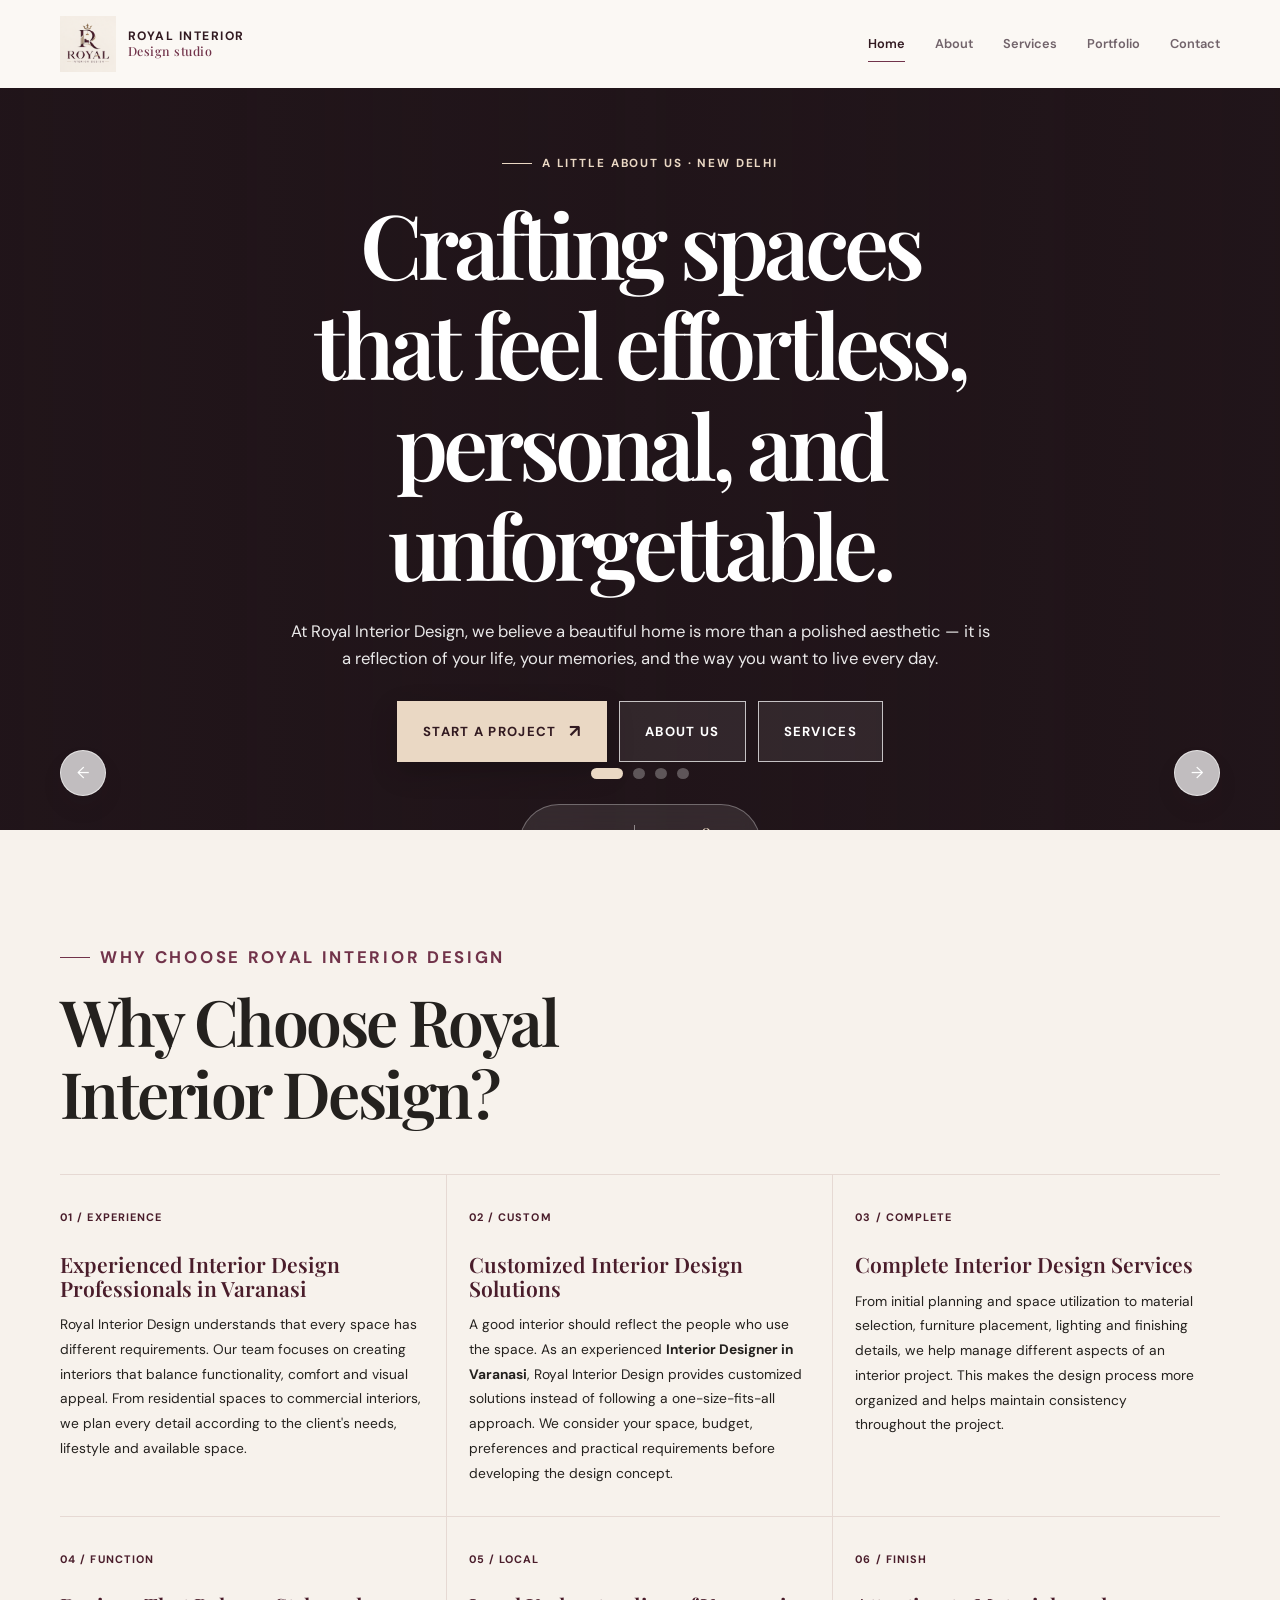
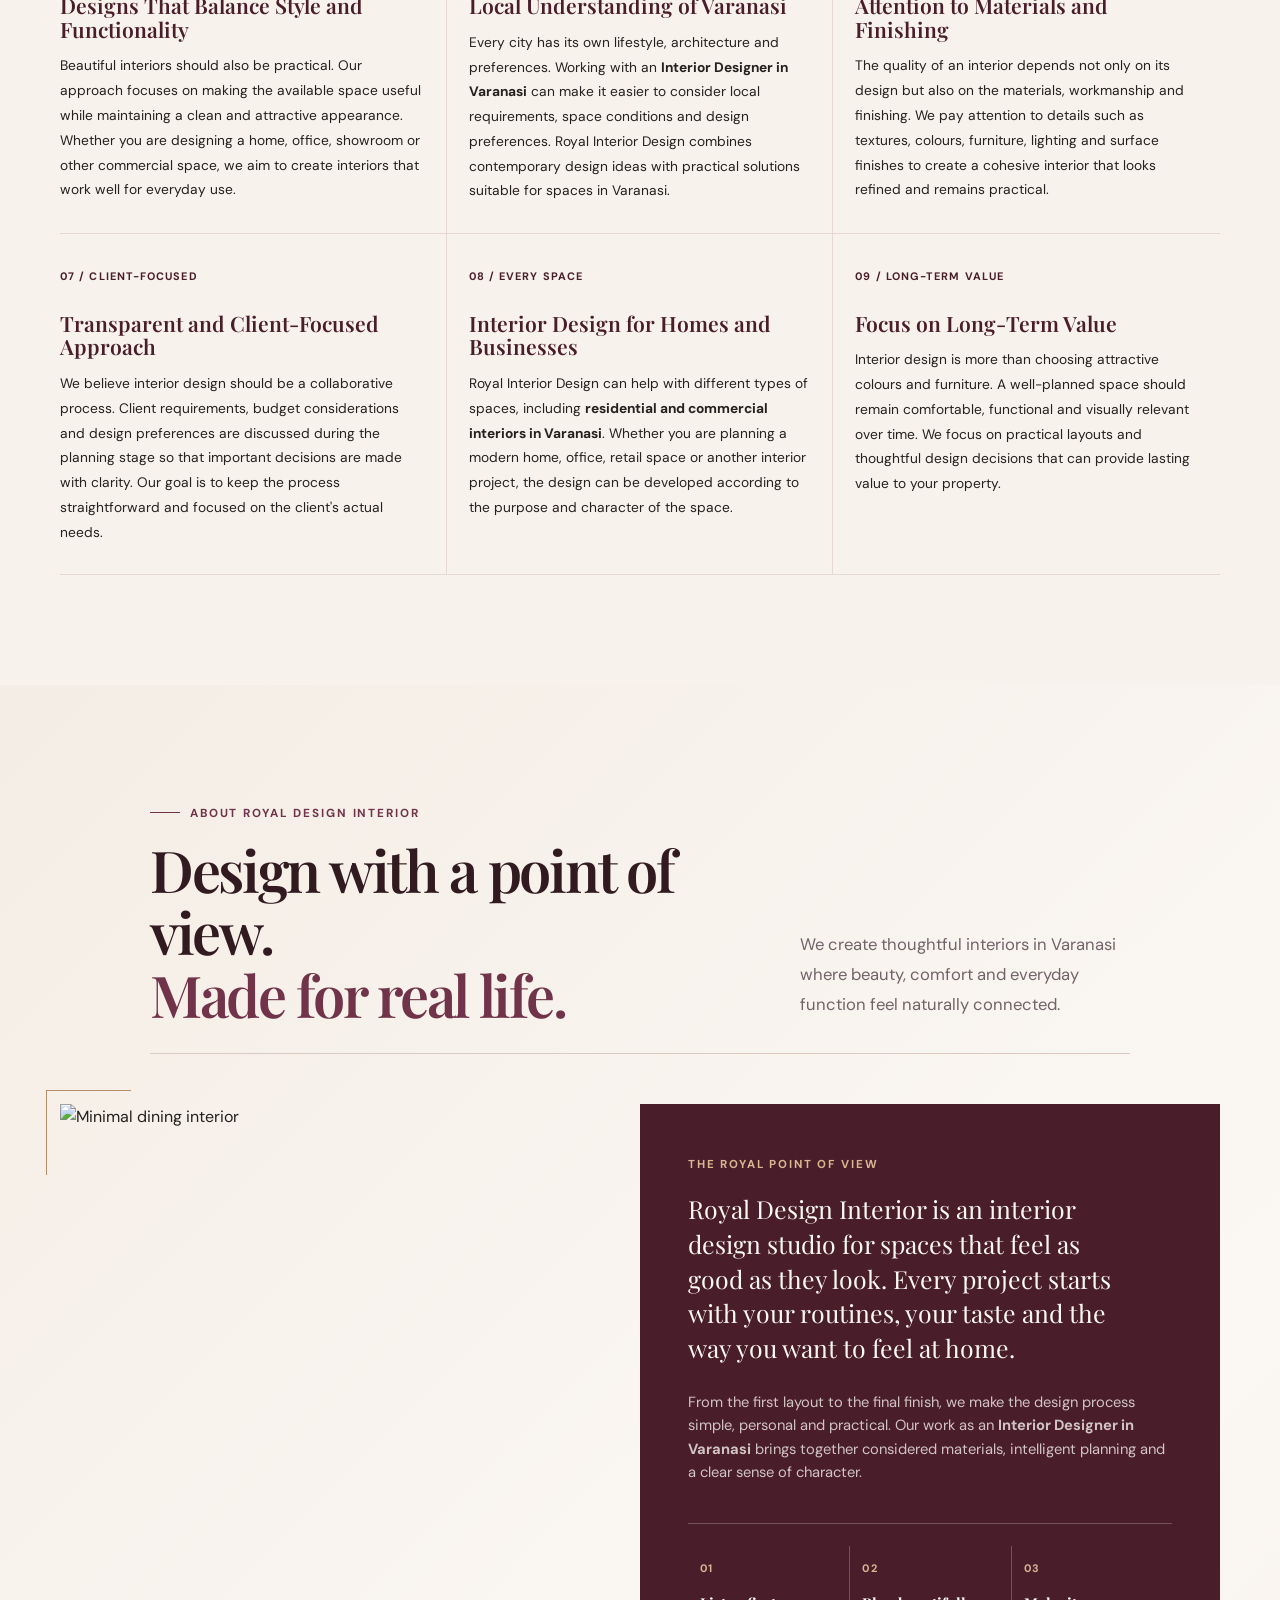
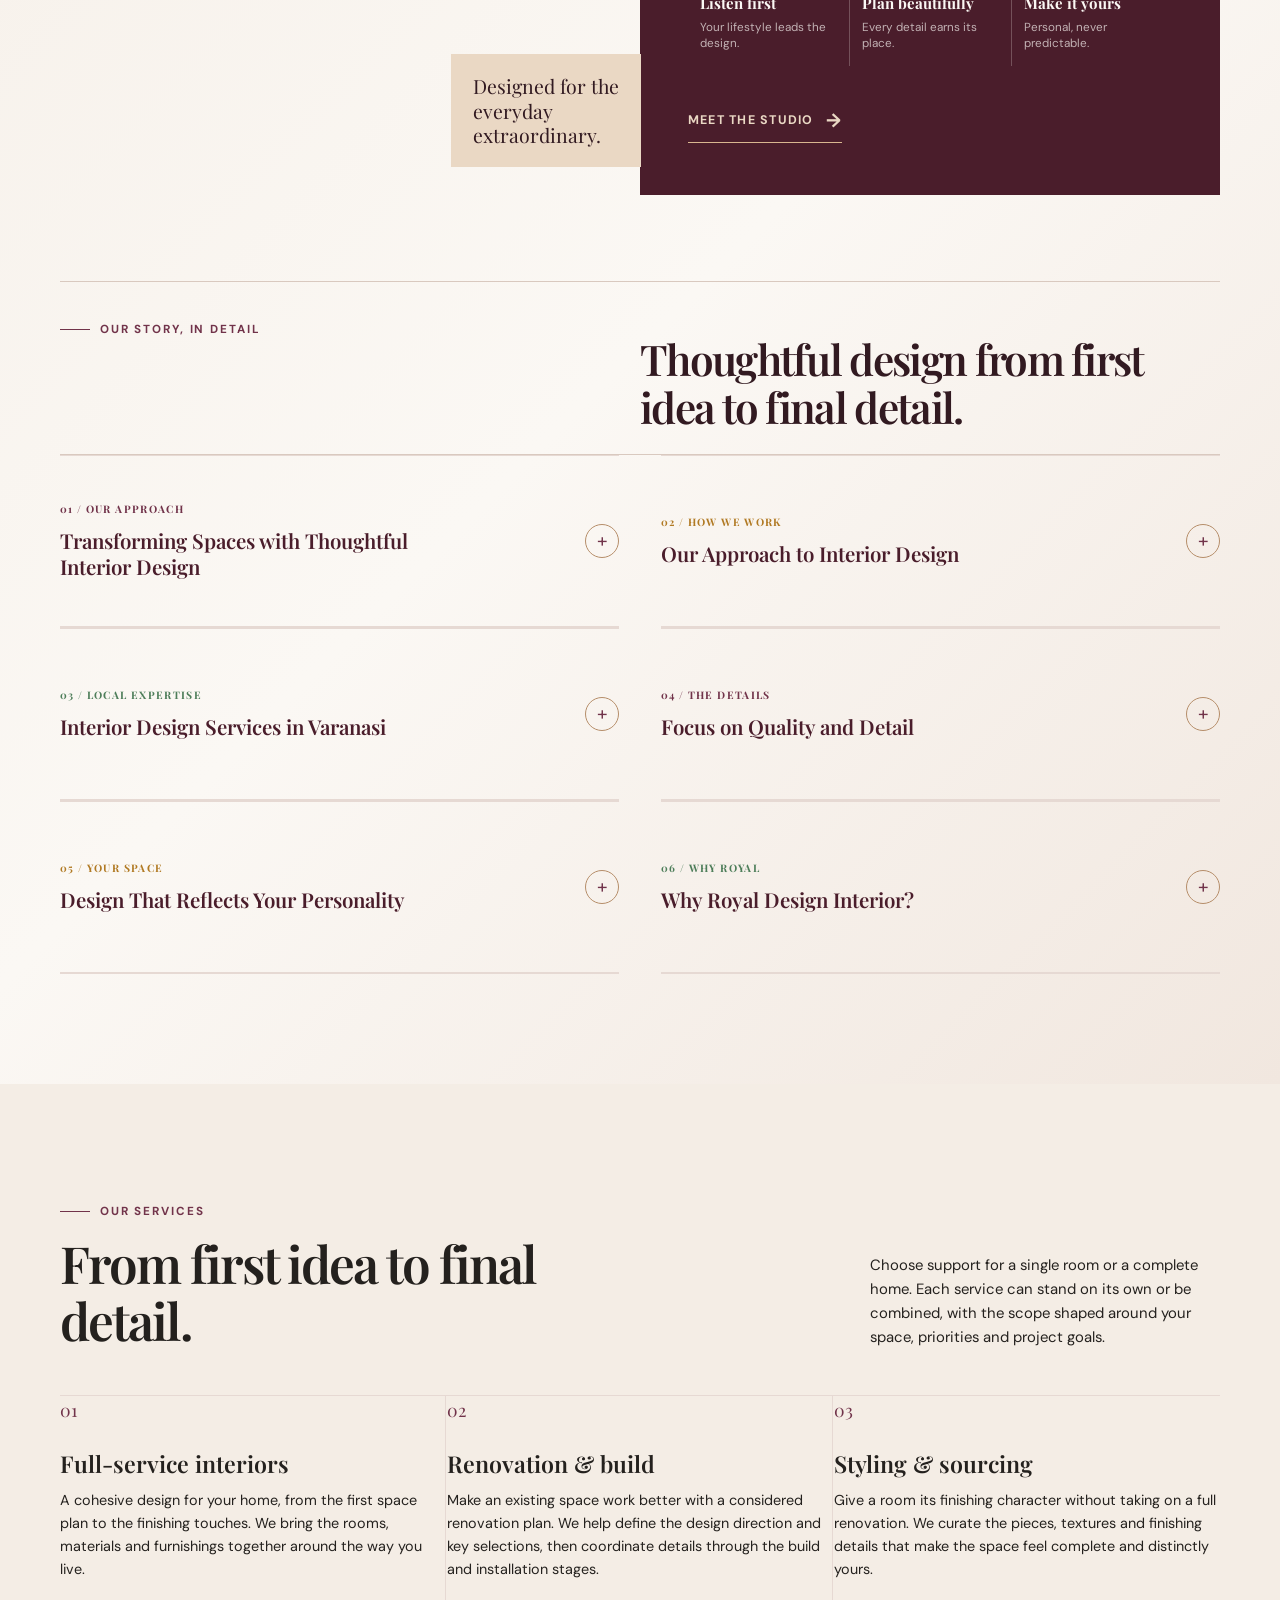
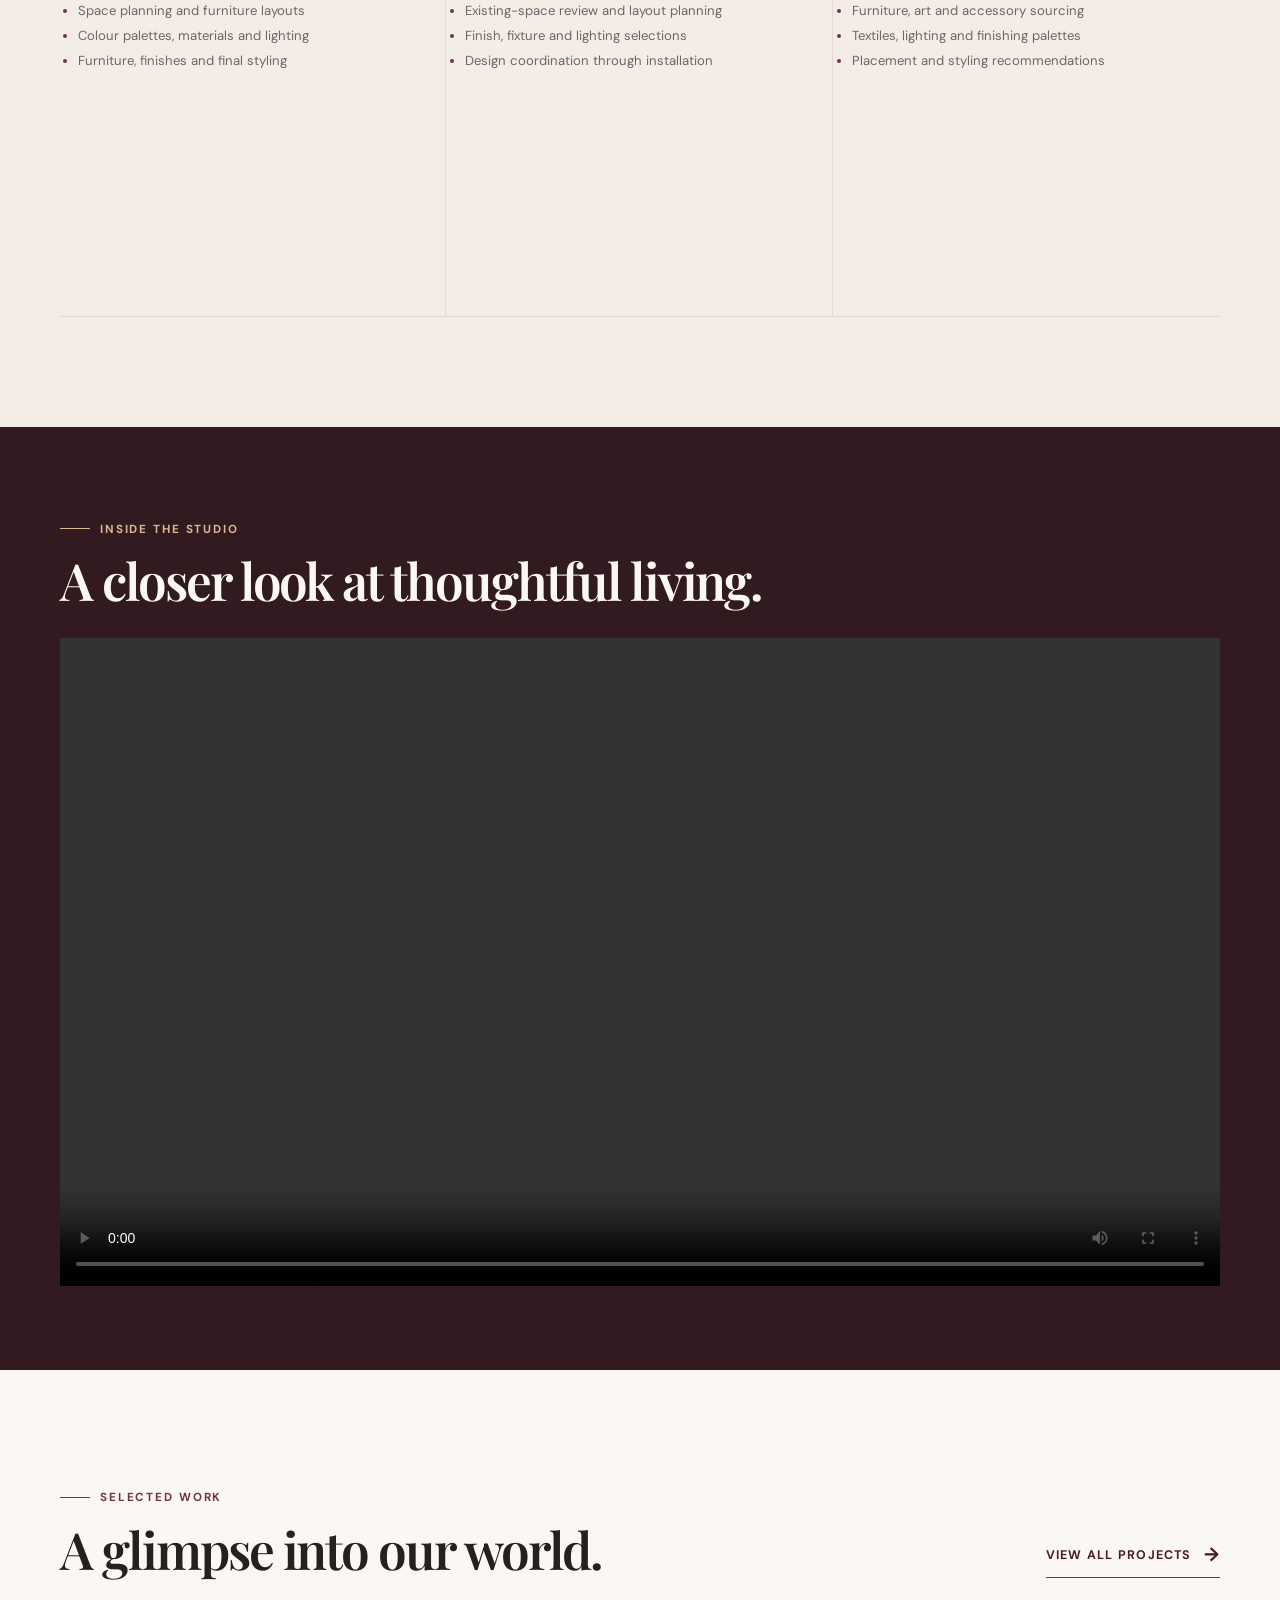
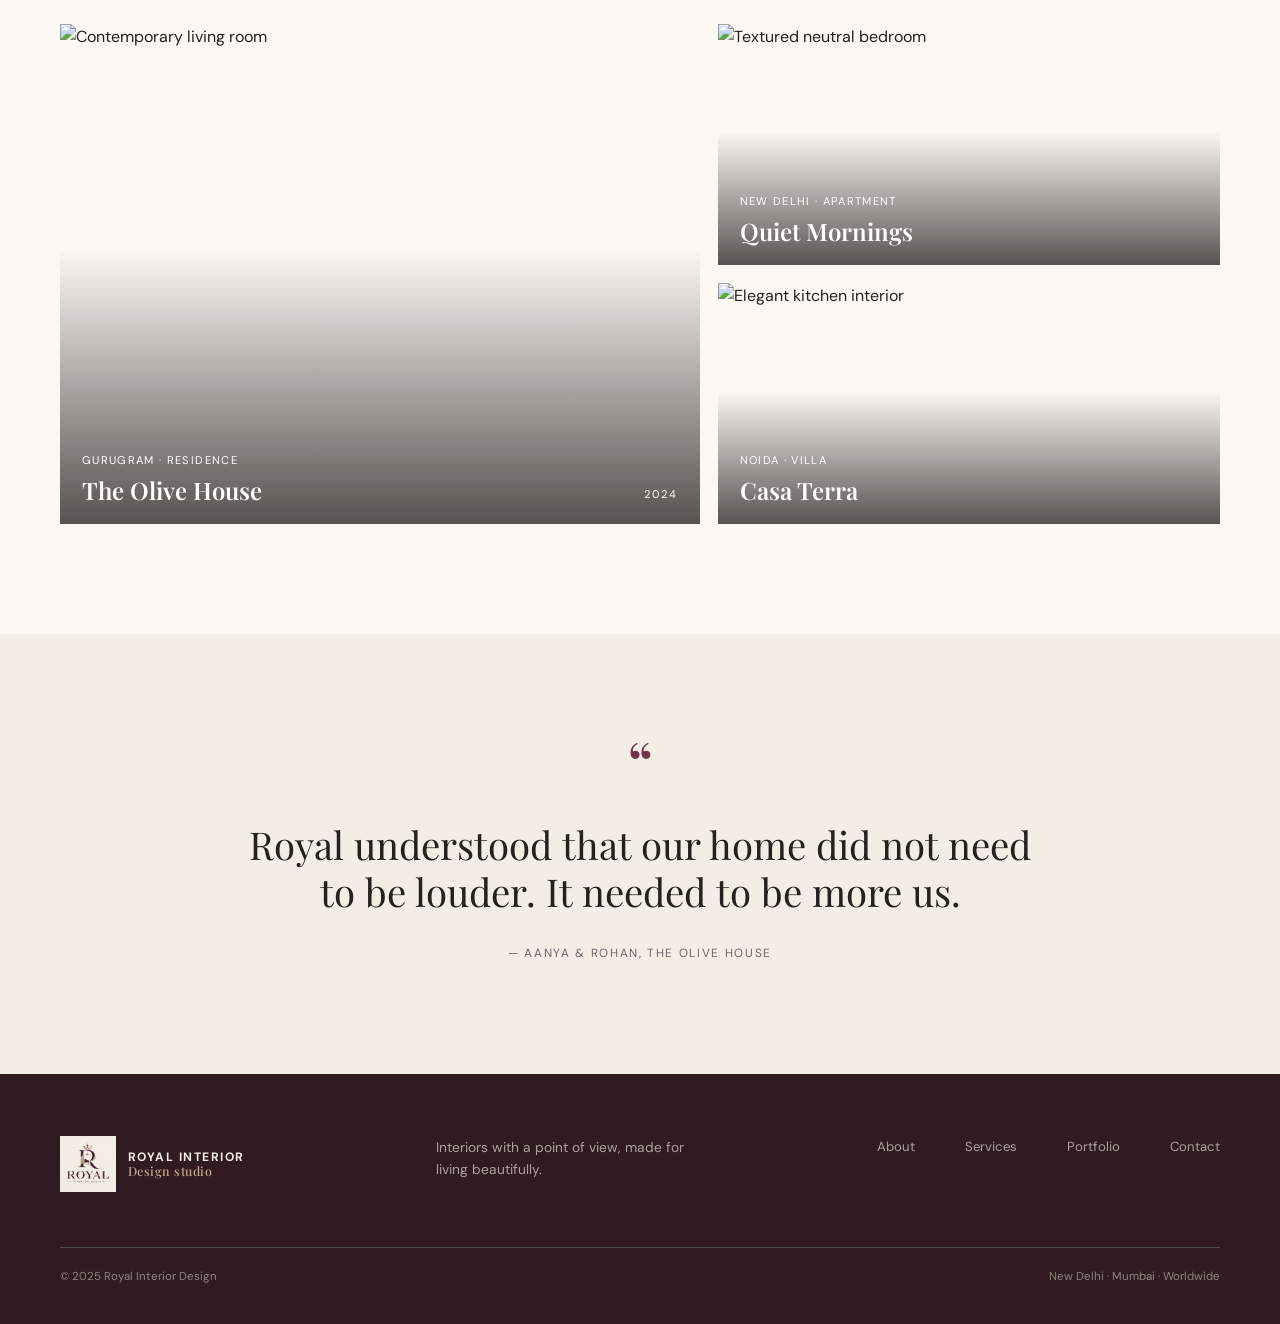
==== commit 930c7b2a: "Redesign homepage and add studio video" ====
--- a/index.html
+++ b/index.html
@@ -218,39 +218,75 @@
 </div>
 <div class="about-content-grid">
 <article>
+<details>
+<summary>
 <span class="about-content-number">01 / OUR APPROACH</span>
 <h3>Transforming Spaces with Thoughtful Interior Design</h3>
+</summary>
+<div class="about-detail-copy">
 <p>Royal Design Interior is an interior design company focused on creating stylish, comfortable and functional spaces for modern lifestyles. We understand that every home, office and commercial space has its own requirements, which is why our design approach is based on the client's needs, available space and overall vision.</p>
 <p>For anyone looking for an <strong>Interior Designer in Varanasi</strong>, we aim to make the design process simple, practical and personalized. From understanding your ideas to planning the right layout, colours, materials and finishes, we focus on creating interiors that look beautiful while remaining useful in everyday life.</p>
-</article>
-<article>
+</div>
+</details>
+</article>
+<article>
+<details>
+<summary>
 <span class="about-content-number">02 / HOW WE WORK</span>
 <h3>Our Approach to Interior Design</h3>
+</summary>
+<div class="about-detail-copy">
 <p>At Royal Design Interior, we believe that good design is a combination of creativity and functionality. Our process starts with understanding the space and the client's expectations. We then work around important factors such as space utilization, style preferences, budget considerations, lighting, furniture placement and material selection.</p>
 <p>This practical approach helps us create interiors that are not only visually appealing but also comfortable and suitable for long-term use.</p>
-</article>
-<article>
+</div>
+</details>
+</article>
+<article>
+<details>
+<summary>
 <span class="about-content-number">03 / LOCAL EXPERTISE</span>
 <h3>Interior Design Services in Varanasi</h3>
+</summary>
+<div class="about-detail-copy">
 <p>We work on a variety of interior spaces, including homes, apartments, offices, shops and other commercial properties. Each project is planned according to its purpose, layout and design requirements.</p>
 <p>As an <strong>Interior Designer in Varanasi</strong>, we understand the importance of combining modern design ideas with practical solutions that suit local spaces and everyday needs.</p>
-</article>
-<article>
+</div>
+</details>
+</article>
+<article>
+<details>
+<summary>
 <span class="about-content-number">04 / THE DETAILS</span>
 <h3>Focus on Quality and Detail</h3>
+</summary>
+<div class="about-detail-copy">
 <p>Interior design is not only about selecting colours or decorating a room. Details such as layout, lighting, materials, finishes, storage and furniture can significantly affect how a space feels and functions.</p>
 <p>We pay attention to these elements while planning an interior so that the final space maintains a balanced look and practical usability.</p>
-</article>
-<article>
+</div>
+</details>
+</article>
+<article>
+<details>
+<summary>
 <span class="about-content-number">05 / YOUR SPACE</span>
 <h3>Design That Reflects Your Personality</h3>
+</summary>
+<div class="about-detail-copy">
 <p>Your interior should feel like your own. Instead of creating the same design for every client, we focus on understanding individual preferences and developing ideas around them. Whether you prefer a modern, minimal, elegant or contemporary look, the design can be adapted to match your personality and lifestyle.</p>
-</article>
-<article>
+</div>
+</details>
+</article>
+<article>
+<details>
+<summary>
 <span class="about-content-number">06 / WHY ROYAL</span>
 <h3>Why Royal Design Interior?</h3>
+</summary>
+<div class="about-detail-copy">
 <p>Our focus is on combining creative ideas with practical planning and clear communication. We believe that a successful interior project should reflect the client's requirements while making the best use of the available space.</p>
 <p>If you are searching for an <strong>Interior Designer in Varanasi</strong>, Royal Design Interior can help you turn your ideas into a thoughtfully planned and well-designed space.</p>
+</div>
+</details>
 </article>
 </div>
 </div>
@@ -299,6 +335,20 @@
 </div>
 </div>
 </section>
+<section class="studio-film" aria-labelledby="studio-film-title">
+<div class="container">
+<div class="section-heading">
+<div>
+<span class="eyebrow">Inside the studio</span>
+<h2 id="studio-film-title">A closer look at thoughtful living.</h2>
+</div>
+</div>
+<video class="studio-film-video" controls playsinline preload="metadata" aria-label="Royal Interior Design studio film">
+<source src="image/studio-film.mp4" type="video/mp4">
+Your browser does not support the video element.
+</video>
+</div>
+</section>
 <section class="section">
 <div class="container">
 <div class="section-heading">
--- a/styles.css
+++ b/styles.css
@@ -151,4 +151,102 @@
 .intro-points div,.intro-points div:nth-child(2),.intro-points div:nth-child(3){background:#f4ede5}
 .intro-points strong{color:var(--accent-dark)}
 .about-content,.about-content-grid,.about-content-grid article{border-color:var(--line)}
-.about-content-grid article:nth-child(3n+1),.about-content-grid article:nth-child(3n+2),.about-content-grid article:nth-child(3n){background:#f7f2ec}+.about-content-grid article:nth-child(3n+1),.about-content-grid article:nth-child(3n+2),.about-content-grid article:nth-child(3n){background:#f7f2ec}
+
+.home-page #about-us{background:#fbf8f4}
+.home-page .intro-heading{align-items:end;margin-bottom:48px;padding-bottom:30px;border-bottom:1px solid var(--line)}
+.home-page .intro-heading h2{font-size:clamp(2.5rem,4.4vw,4.3rem)}
+.home-page .intro-heading .display-copy{max-width:360px;line-height:1.8}
+.home-page .intro-grid{grid-template-columns:1.06fr .94fr;gap:88px}
+.home-page .intro-image img{height:560px;object-position:center}
+.home-page .intro-image:before{top:-16px;left:-16px;width:100px;height:100px;border-color:#b58d69}
+.home-page .image-note{right:-18px;bottom:28px;width:170px;padding:20px;background:#4a1d2b;color:#fff;font-size:1.18rem}
+.home-page .intro-copy .intro-lead{font-size:1.58rem;line-height:1.42}
+.home-page .intro-points{gap:0;margin-top:34px;border-color:var(--line)}
+.home-page .intro-points div,.home-page .intro-points div:nth-child(2),.home-page .intro-points div:nth-child(3){min-height:104px;padding:14px 12px;background:transparent}
+.home-page .intro-points div+div{border-left:1px solid var(--line)}
+.home-page .intro-points strong{font-size:.94rem}
+.home-page .about-content{margin-top:104px;padding-top:44px;border-color:var(--line)}
+.home-page .about-content-heading{align-items:start;margin-bottom:24px}
+.home-page .about-content-heading h2{max-width:580px;font-size:clamp(2rem,3.3vw,3rem)}
+.home-page .about-content-grid{grid-template-columns:repeat(2,minmax(0,1fr));gap:0 42px;border:0;border-top:1px solid var(--line)}
+.home-page .about-content-grid article,.home-page .about-content-grid article:nth-child(3n+1),.home-page .about-content-grid article:nth-child(3n+2),.home-page .about-content-grid article:nth-child(3n){padding:0;border:0;border-bottom:1px solid var(--line);background:transparent}
+.home-page .about-content-grid summary{position:relative;display:grid;grid-template-columns:minmax(0,1fr) 34px;grid-template-areas:"number toggle" "title toggle";align-content:center;gap:10px 14px;min-height:128px;padding:22px 0;list-style:none;cursor:pointer}
+.home-page .about-content-grid summary::-webkit-details-marker{display:none}
+.home-page .about-content-grid summary:after{grid-area:toggle;display:grid;width:32px;height:32px;align-self:center;place-items:center;border:1px solid #cbb5a6;border-radius:50%;color:var(--accent);content:'+';font-size:1.2rem;transition:transform .2s ease,background .2s ease,color .2s ease}
+.home-page .about-content-grid details[open] summary:after{transform:rotate(45deg);background:var(--accent);color:white}
+.home-page .about-content-number{grid-area:number;font-size:.65rem}
+.home-page .about-content-grid h3{grid-area:title;max-width:410px;margin:0;font-size:1.28rem;line-height:1.3}
+.home-page .about-detail-copy{max-width:510px;padding:0 44px 26px 0}
+.home-page .about-detail-copy p{font-size:.85rem;line-height:1.8}
+.home-page .about-detail-copy strong{color:var(--accent-dark)}
+@media(max-width:800px){
+	.home-page .intro-heading{margin-bottom:40px;padding-bottom:24px}
+	.home-page .intro-grid{grid-template-columns:1fr;gap:46px}
+	.home-page .intro-image img{height:440px}
+	.home-page .about-content{margin-top:76px;padding-top:34px}
+	.home-page .about-content-grid{grid-template-columns:1fr;gap:0}
+	.home-page .about-content-grid summary{min-height:110px}
+}
+@media(max-width:460px){
+	.home-page .intro-image img{height:360px}
+	.home-page .intro-image:before{top:-10px;left:-8px;width:66px;height:66px}
+	.home-page .image-note{right:8px;bottom:16px;width:145px;padding:15px;font-size:1rem}
+	.home-page .intro-points div,.home-page .intro-points div:nth-child(2),.home-page .intro-points div:nth-child(3){padding:12px 8px}
+	.home-page .intro-points strong{font-size:.83rem}
+	.home-page .intro-points p{font-size:.68rem}
+	.home-page .about-content-grid summary{grid-template-columns:minmax(0,1fr) 30px;min-height:104px;gap:8px 10px}
+	.home-page .about-content-grid h3{font-size:1.16rem}
+	.home-page .about-detail-copy{padding-right:6px}
+}
+
+.home-page #about-us{background:linear-gradient(135deg,#f4ede5 0%,#fbf8f4 58%,#f1e7df 100%)}
+.home-page .intro-heading{max-width:980px;margin:0 auto 50px;padding-bottom:28px;border-color:#d9c9bf}
+.home-page .intro-heading h2{max-width:600px;color:#321a21;font-size:3.6rem;line-height:1.08}
+.home-page .intro-heading h2 em{color:#71334a}
+.home-page .intro-heading .display-copy{max-width:330px;color:#71636a}
+.home-page .intro-grid{grid-template-columns:1fr 1fr;align-items:stretch;gap:0}
+.home-page .intro-image{min-height:560px;overflow:visible}
+.home-page .intro-image img{height:100%;min-height:560px;object-position:center}
+.home-page .intro-image:before{top:-14px;left:-14px;z-index:1;width:84px;height:84px;border-color:#b58d69}
+.home-page .image-note{right:-1px;bottom:28px;width:190px;padding:20px 22px;background:#ead8c4;color:#321a21;font-size:1.22rem}
+.home-page .intro-copy{display:flex;flex-direction:column;justify-content:center;padding:52px 48px;background:#4a1d2b;color:#fbf8f4}
+.home-page .intro-kicker{color:#d9b790}
+.home-page .intro-copy .intro-lead{max-width:440px;color:#fbf8f4;font-size:1.55rem;line-height:1.4}
+.home-page .intro-copy>p:not(.intro-lead){color:rgba(251,248,244,.76)}
+.home-page .intro-points{margin-top:24px;border-color:rgba(251,248,244,.24)}
+.home-page .intro-points div+div{border-color:rgba(251,248,244,.24)}
+.home-page .intro-points span,.home-page .intro-points div:nth-child(2) span,.home-page .intro-points div:nth-child(3) span{color:#d9b790}
+.home-page .intro-points strong{color:#fbf8f4}
+.home-page .intro-points p{color:rgba(251,248,244,.68)}
+.home-page .intro-copy .link-arrow{align-self:flex-start;border-color:#d9b790;color:#ead8c4}
+.home-page .about-content{margin-top:86px;padding-top:38px;border-color:#d9c9bf}
+.home-page .about-content-heading h2{color:#321a21}
+.home-page .about-content-grid{border-color:#d9c9bf}
+.home-page .about-content-grid article{border-color:#d9c9bf}
+.home-page .about-content-grid summary:after{border-color:#b58d69;color:#71334a}
+.home-page .about-detail-copy p{color:#71636a}
+@media(max-width:800px){
+	.home-page .intro-heading h2{font-size:3rem}
+	.home-page .intro-grid{grid-template-columns:1fr;gap:0}
+	.home-page .intro-image,.home-page .intro-image img{min-height:0;height:440px}
+	.home-page .intro-copy{padding:38px 32px}
+	.home-page .about-content{margin-top:64px}
+}
+@media(max-width:460px){
+	.home-page .intro-heading h2{font-size:2.5rem}
+	.home-page .intro-image,.home-page .intro-image img{height:340px}
+	.home-page .intro-copy{padding:30px 22px}
+	.home-page .intro-copy .intro-lead{font-size:1.35rem}
+	.home-page .intro-points{grid-template-columns:1fr;gap:0}
+	.home-page .intro-points div+div{border-top:1px solid rgba(251,248,244,.24);border-left:0}
+	.home-page .intro-points div,.home-page .intro-points div:nth-child(2),.home-page .intro-points div:nth-child(3){padding:12px 8px}
+}
+
+.studio-film{padding:84px 0;background:#321a21;color:#fbf8f4}
+.studio-film .section-heading{margin-bottom:28px}
+.studio-film .eyebrow{color:#d9b790}
+.studio-film h2{max-width:720px;margin:14px 0 0;color:#fbf8f4}
+.studio-film-video{display:block;width:100%;max-height:72vh;aspect-ratio:16/9;background:#171315;object-fit:contain}
+@media(max-width:800px){.studio-film{padding:62px 0}.studio-film-video{aspect-ratio:16/10}}
+@media(max-width:460px){.studio-film{padding:48px 0}.studio-film .section-heading{margin-bottom:22px}.studio-film-video{aspect-ratio:4/3}}
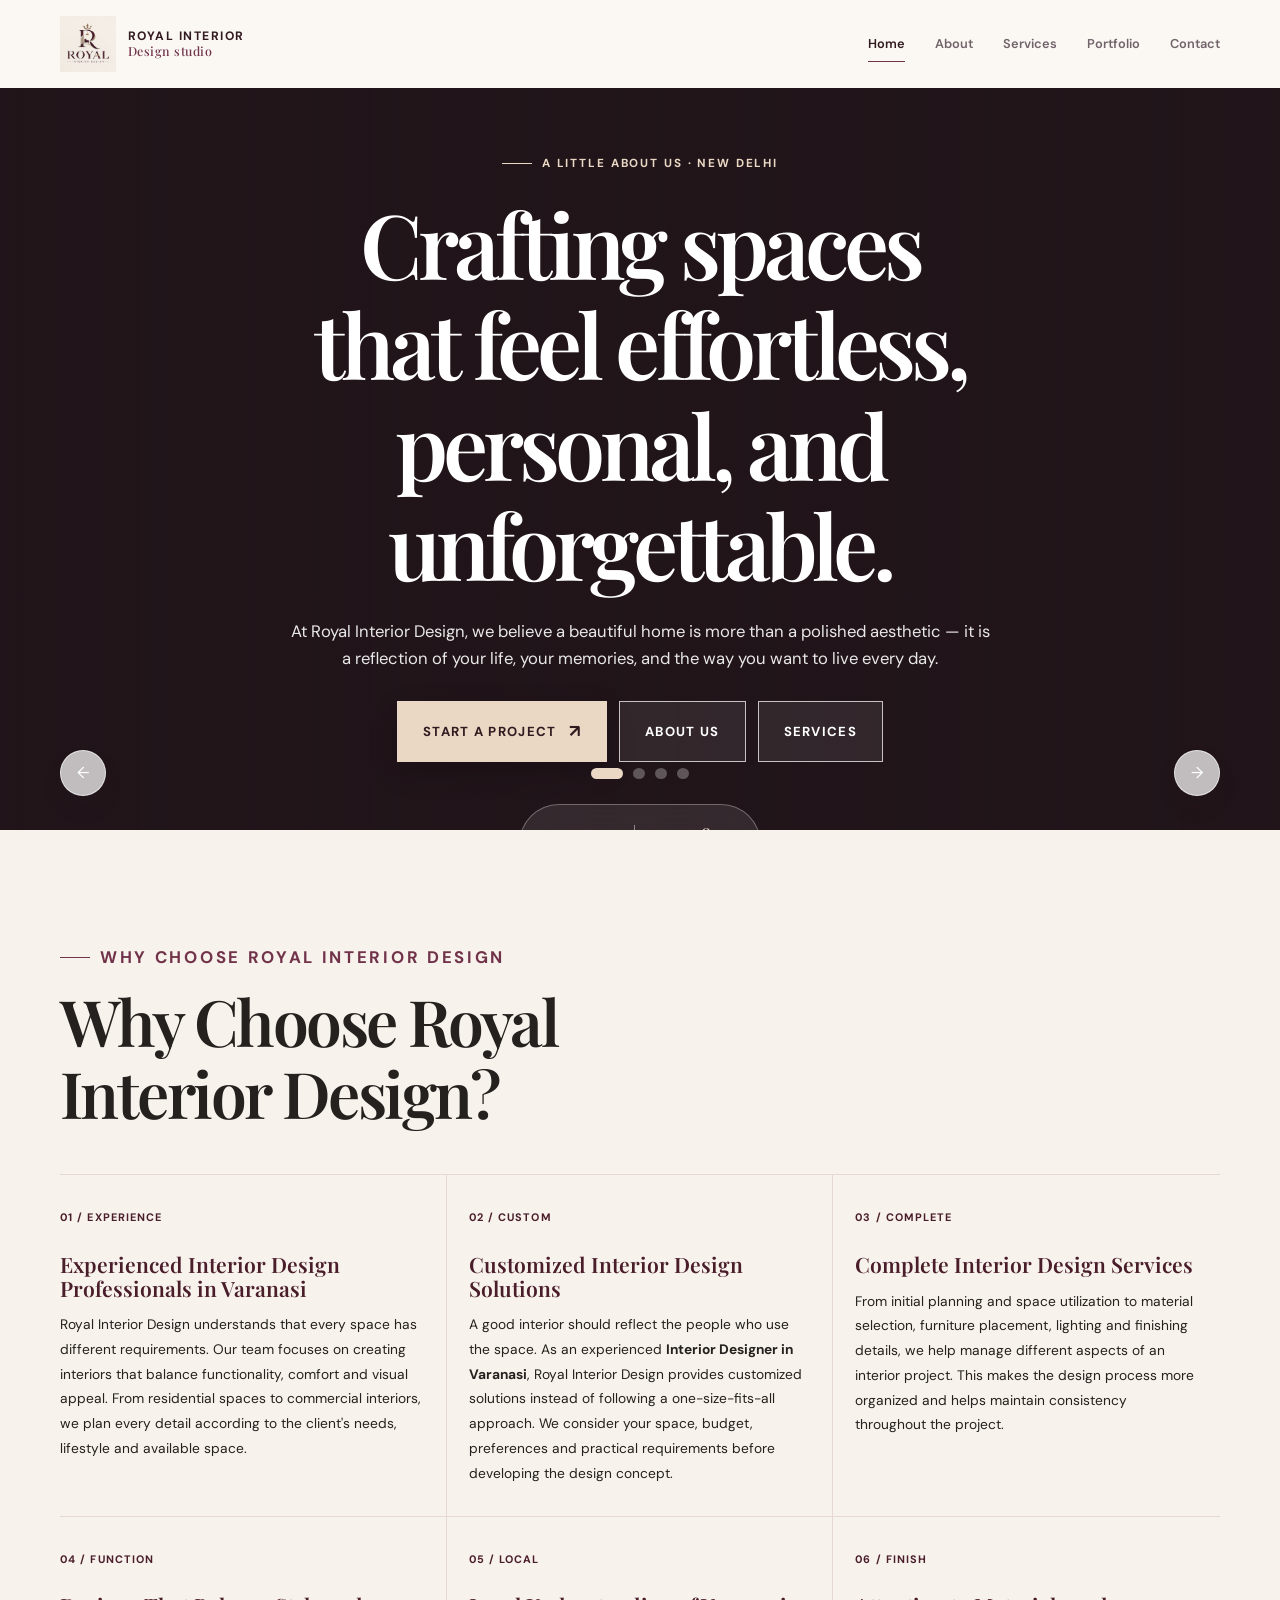
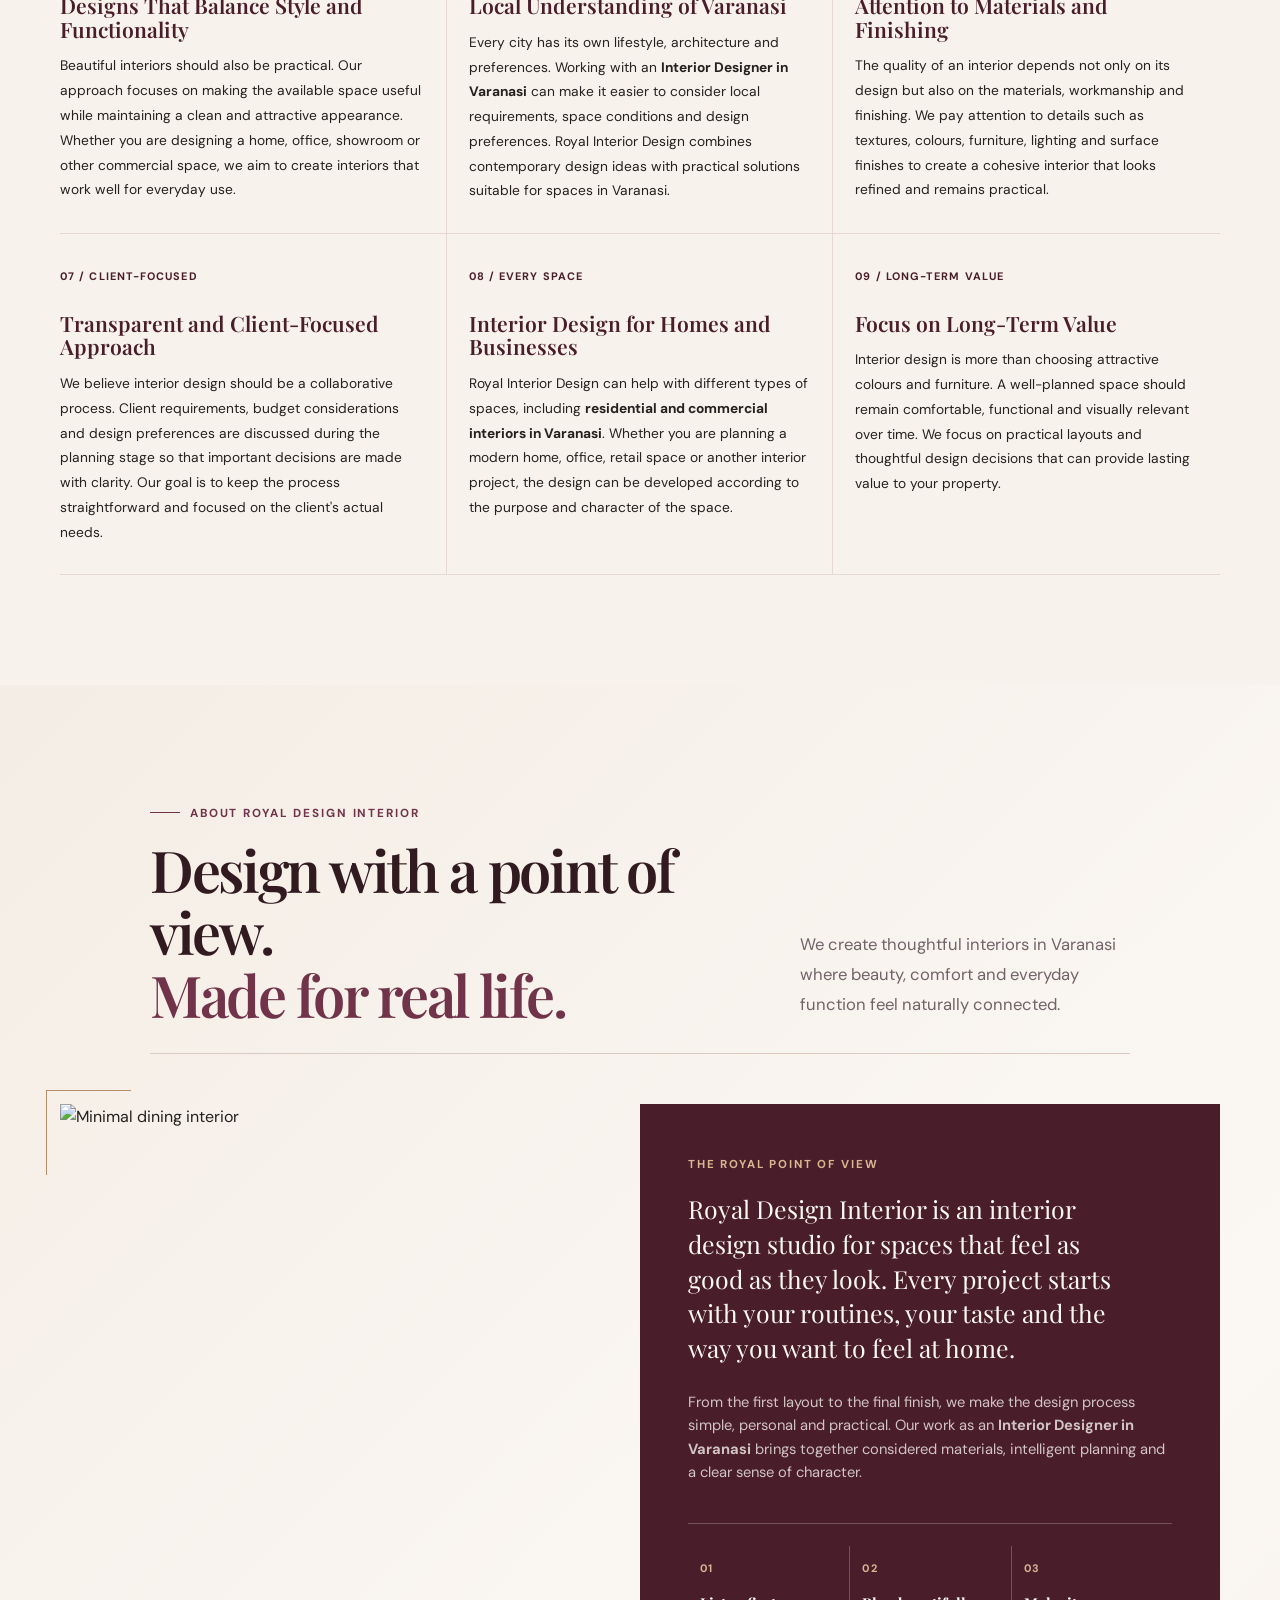
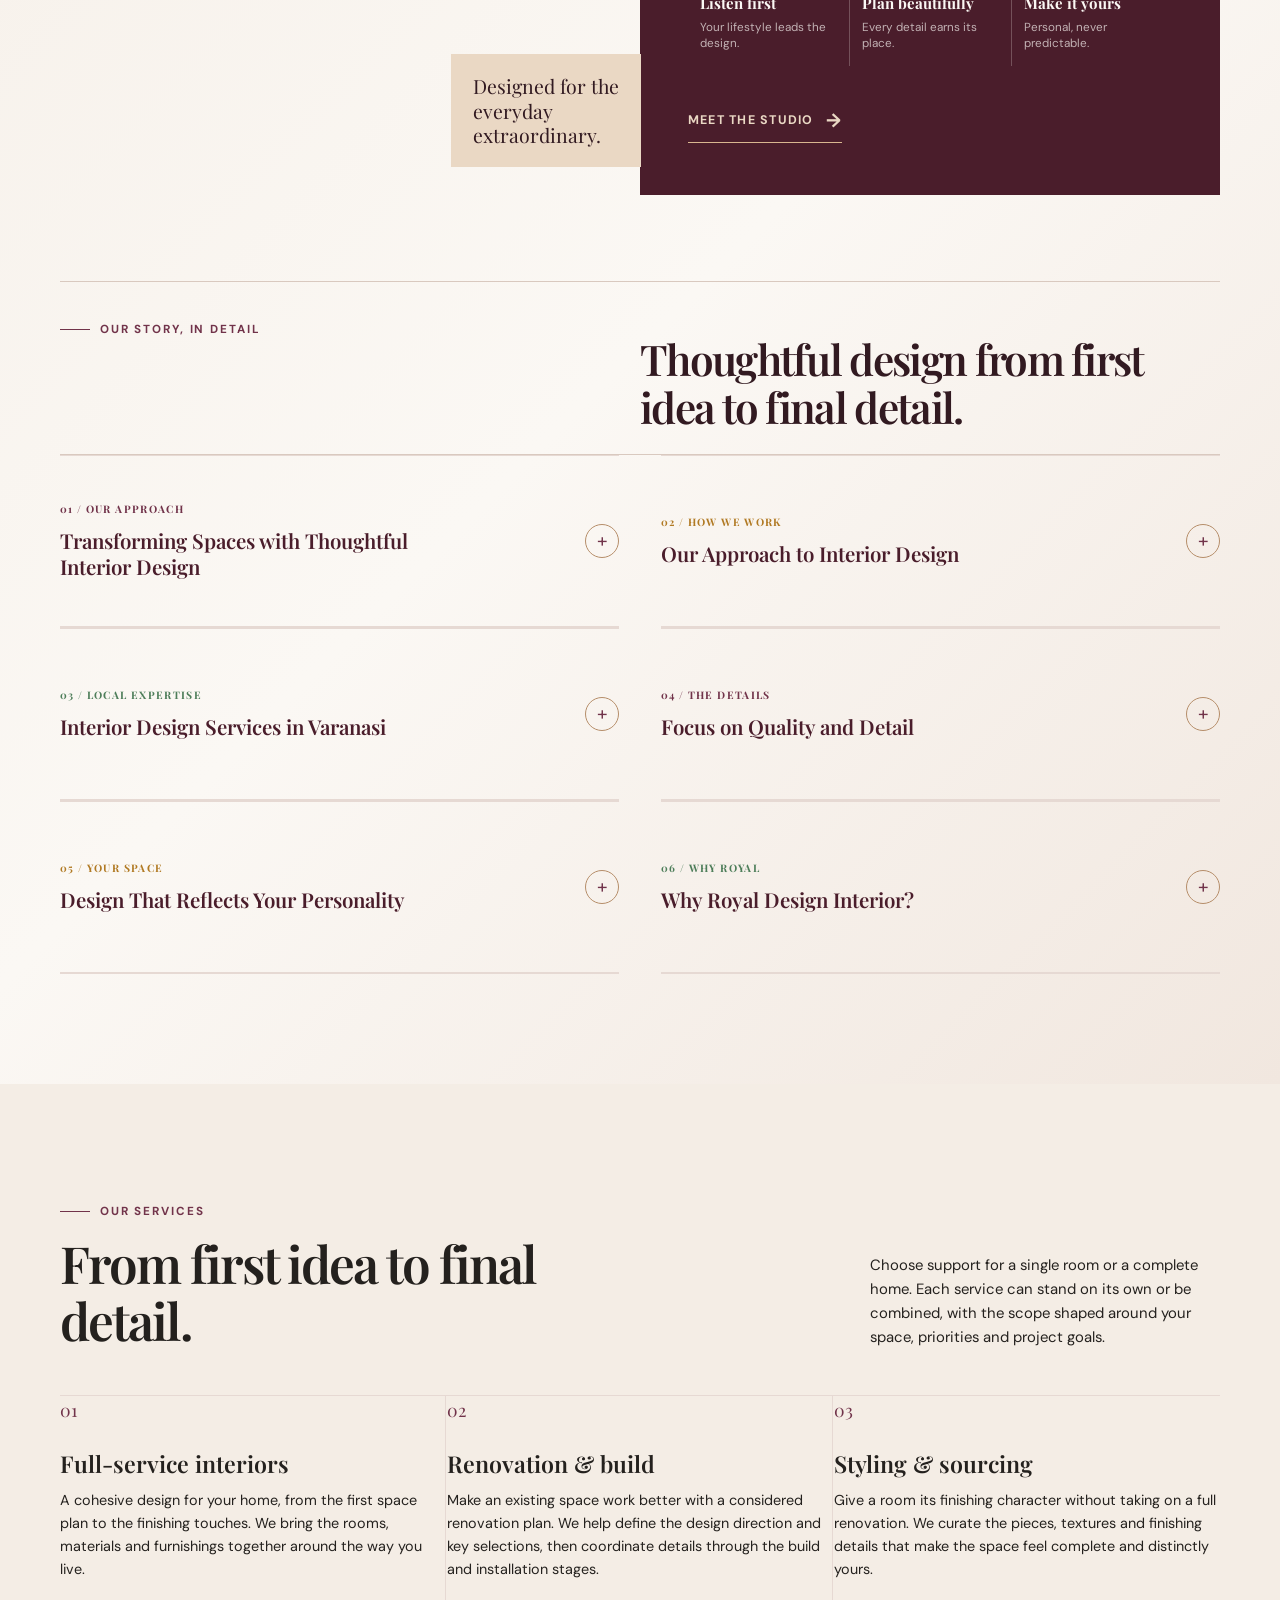
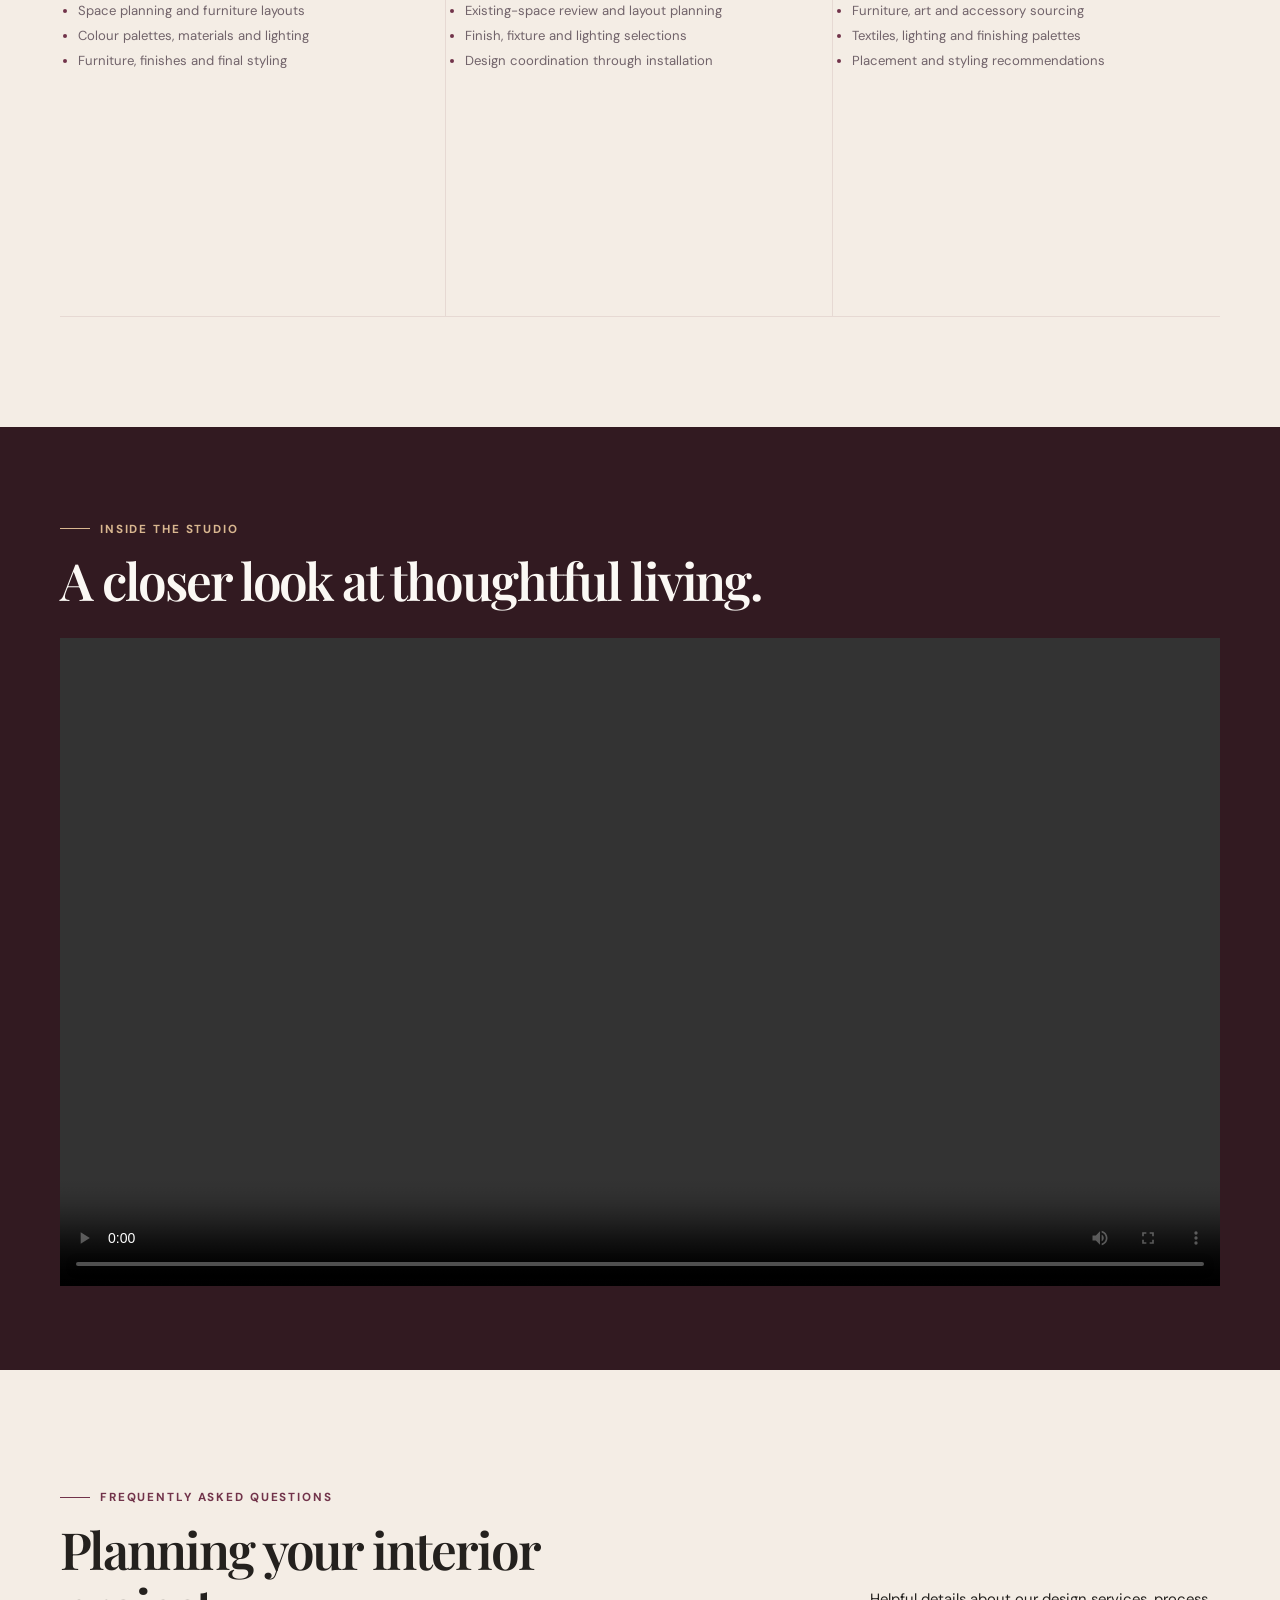
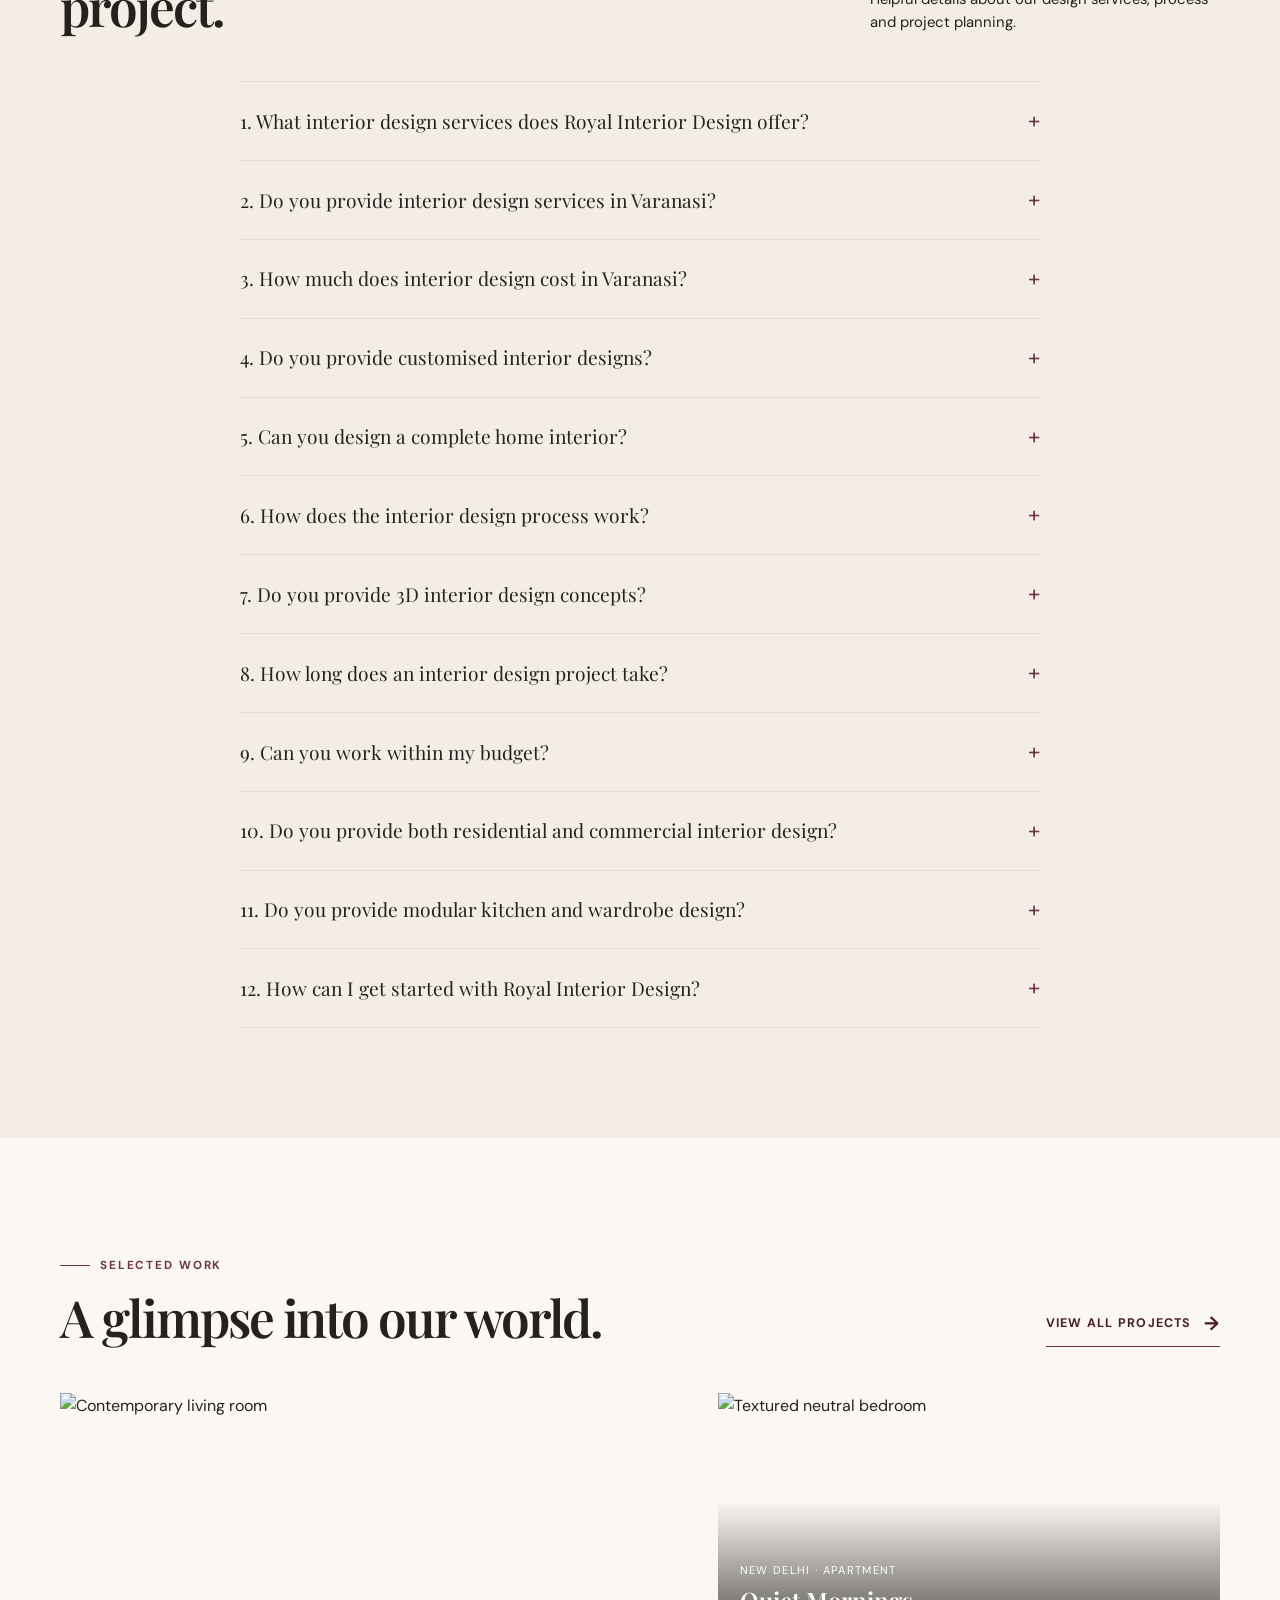
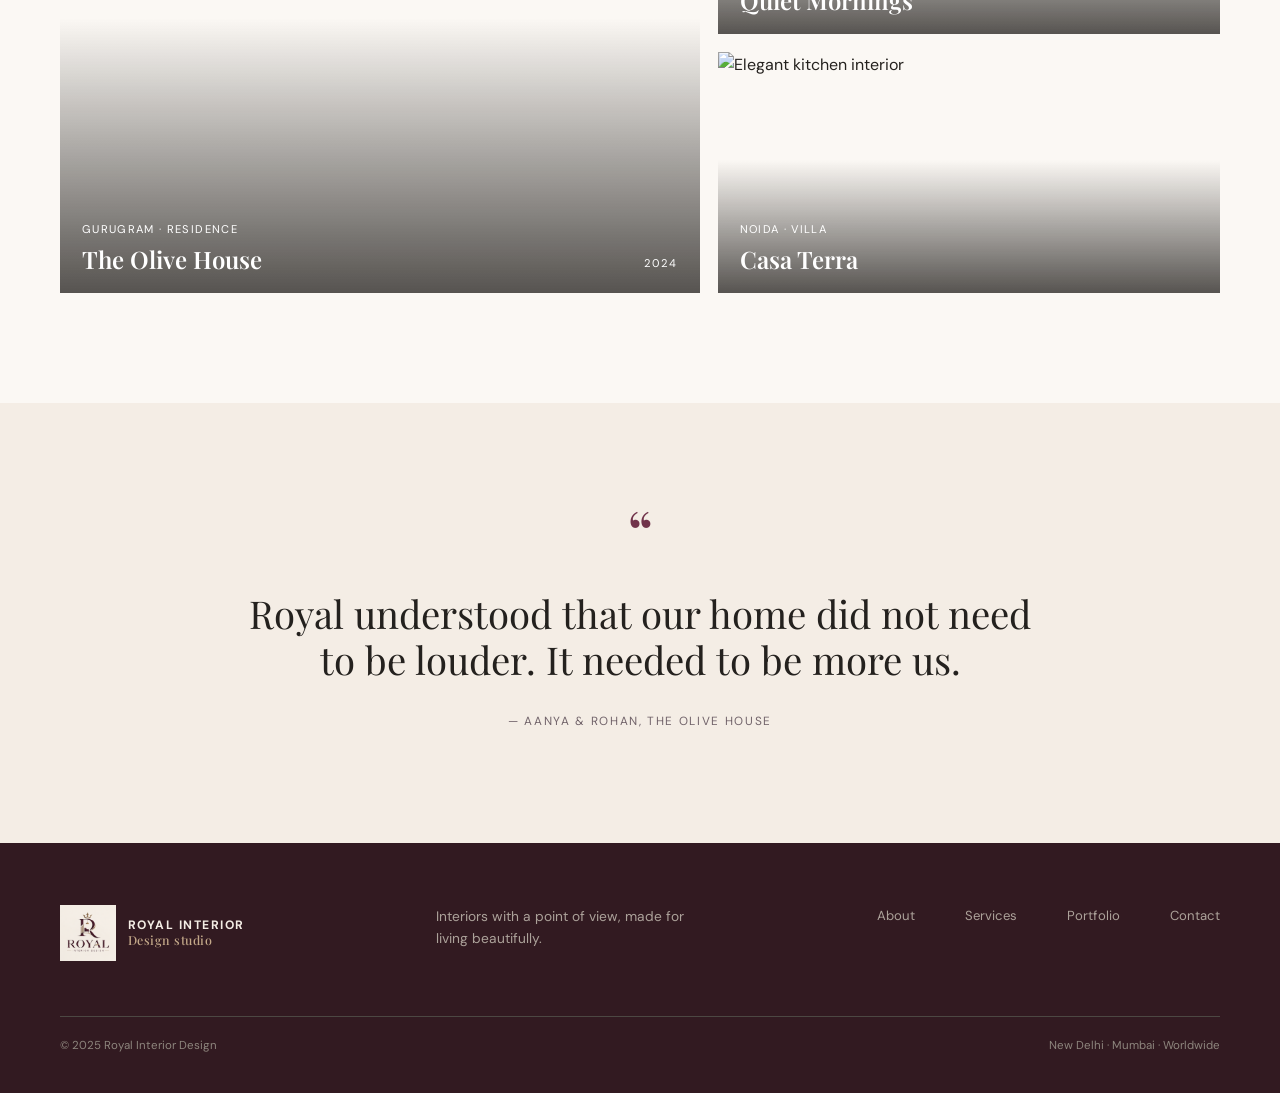
==== commit 7f6ba566: "Add interior design FAQs" ====
--- a/index.html
+++ b/index.html
@@ -349,6 +349,28 @@
 </video>
 </div>
 </section>
+<section class="section tinted">
+<div class="container">
+<div class="section-heading">
+<div><span class="eyebrow">Frequently asked questions</span><h2>Planning your interior project.</h2></div>
+<p>Helpful details about our design services, process and project planning.</p>
+</div>
+<div class="faq-list">
+<details><summary>1. What interior design services does Royal Interior Design offer?</summary><p>Royal Interior Design offers complete interior design solutions for residential and commercial spaces, including home interiors, modular kitchens, bedrooms, living rooms, offices, wardrobes, false ceilings, lighting and customised interior solutions.</p></details>
+<details><summary>2. Do you provide interior design services in Varanasi?</summary><p>Yes, Royal Interior Design provides professional interior design services in Varanasi and nearby areas, with solutions tailored to your space, lifestyle and budget.</p></details>
+<details><summary>3. How much does interior design cost in Varanasi?</summary><p>The cost depends on the size of the space, design requirements, materials, finishes and scope of work. After understanding your requirements, we can provide a customised quotation.</p></details>
+<details><summary>4. Do you provide customised interior designs?</summary><p>Yes. Every project is planned according to your preferences, space requirements, functionality and preferred design style.</p></details>
+<details><summary>5. Can you design a complete home interior?</summary><p>Yes, we can help plan complete home interiors, including living rooms, bedrooms, kitchens, wardrobes, dining areas, lighting, ceilings and other interior elements.</p></details>
+<details><summary>6. How does the interior design process work?</summary><p>The process generally starts with understanding your requirements, space planning, design concepts, material selection, quotation and project execution.</p></details>
+<details><summary>7. Do you provide 3D interior design concepts?</summary><p>Yes, 3D design concepts can help you visualise the proposed interior before the execution stage.</p></details>
+<details><summary>8. How long does an interior design project take?</summary><p>The project duration depends on the size, complexity and scope of work. A timeline can be discussed after evaluating your project requirements.</p></details>
+<details><summary>9. Can you work within my budget?</summary><p>Yes. We can discuss your budget and requirements and suggest suitable materials, designs and solutions accordingly.</p></details>
+<details><summary>10. Do you provide both residential and commercial interior design?</summary><p>Yes, Royal Interior Design can provide interior solutions for residential as well as selected commercial spaces, depending on the project requirements.</p></details>
+<details><summary>11. Do you provide modular kitchen and wardrobe design?</summary><p>Yes, customised modular kitchen and wardrobe solutions can be planned according to the available space, storage requirements and preferred design.</p></details>
+<details><summary>12. How can I get started with Royal Interior Design?</summary><p>You can contact Royal Interior Design through the website or WhatsApp. Share your requirements, space details and preferred design style, and our team can guide you through the next steps.</p></details>
+</div>
+</div>
+</section>
 <section class="section">
 <div class="container">
 <div class="section-heading">
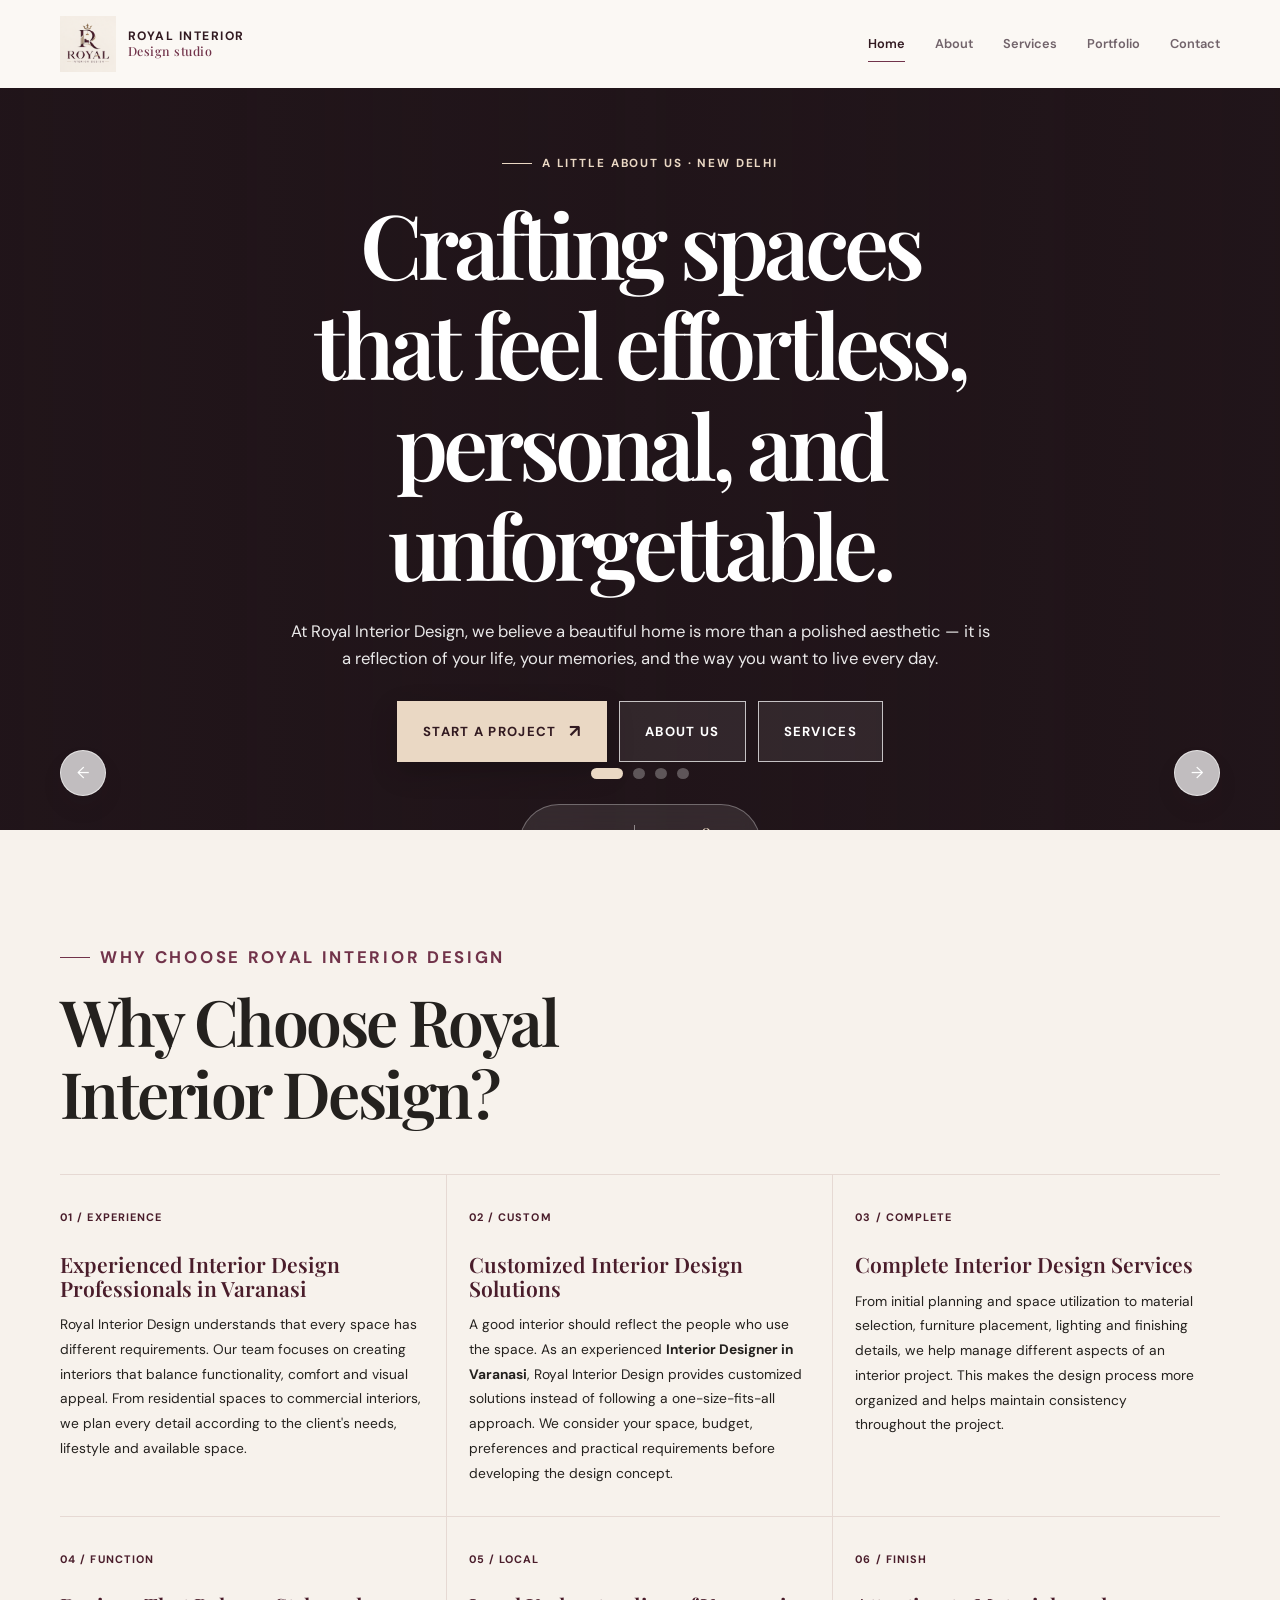
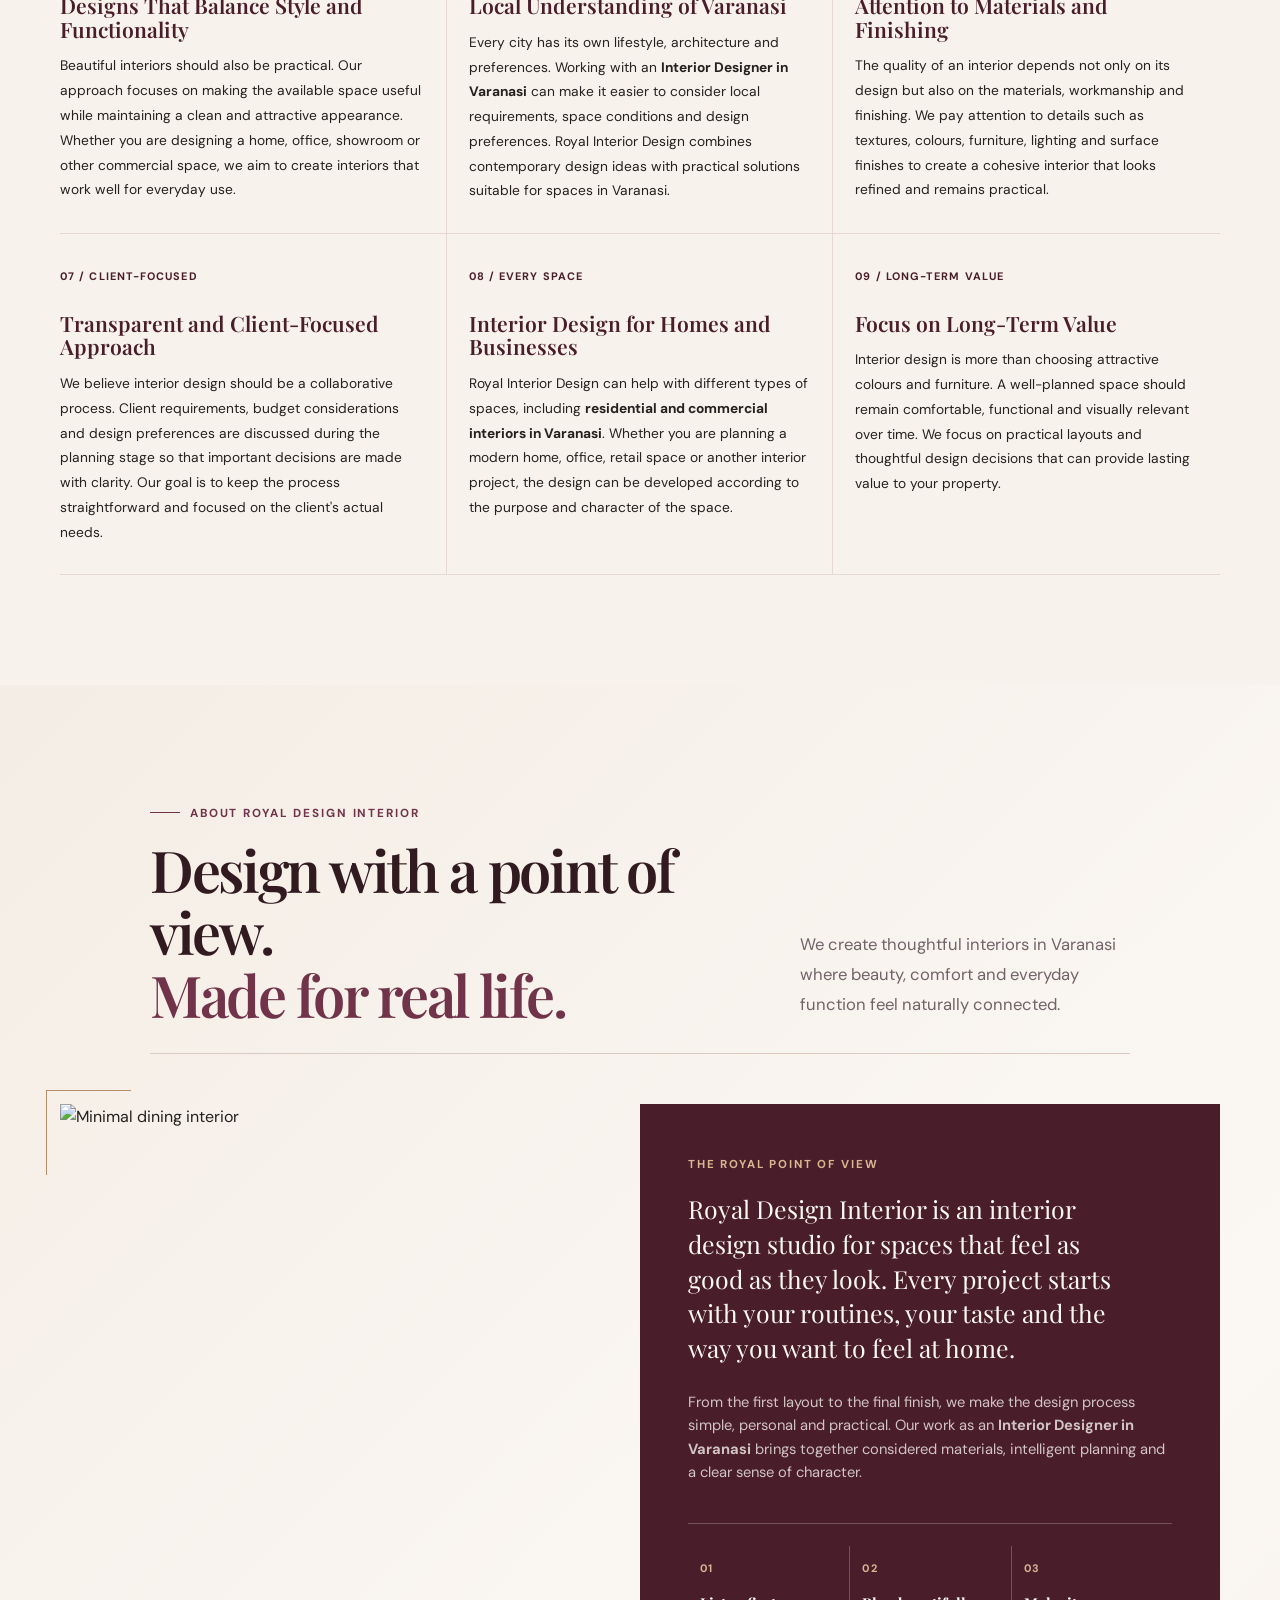
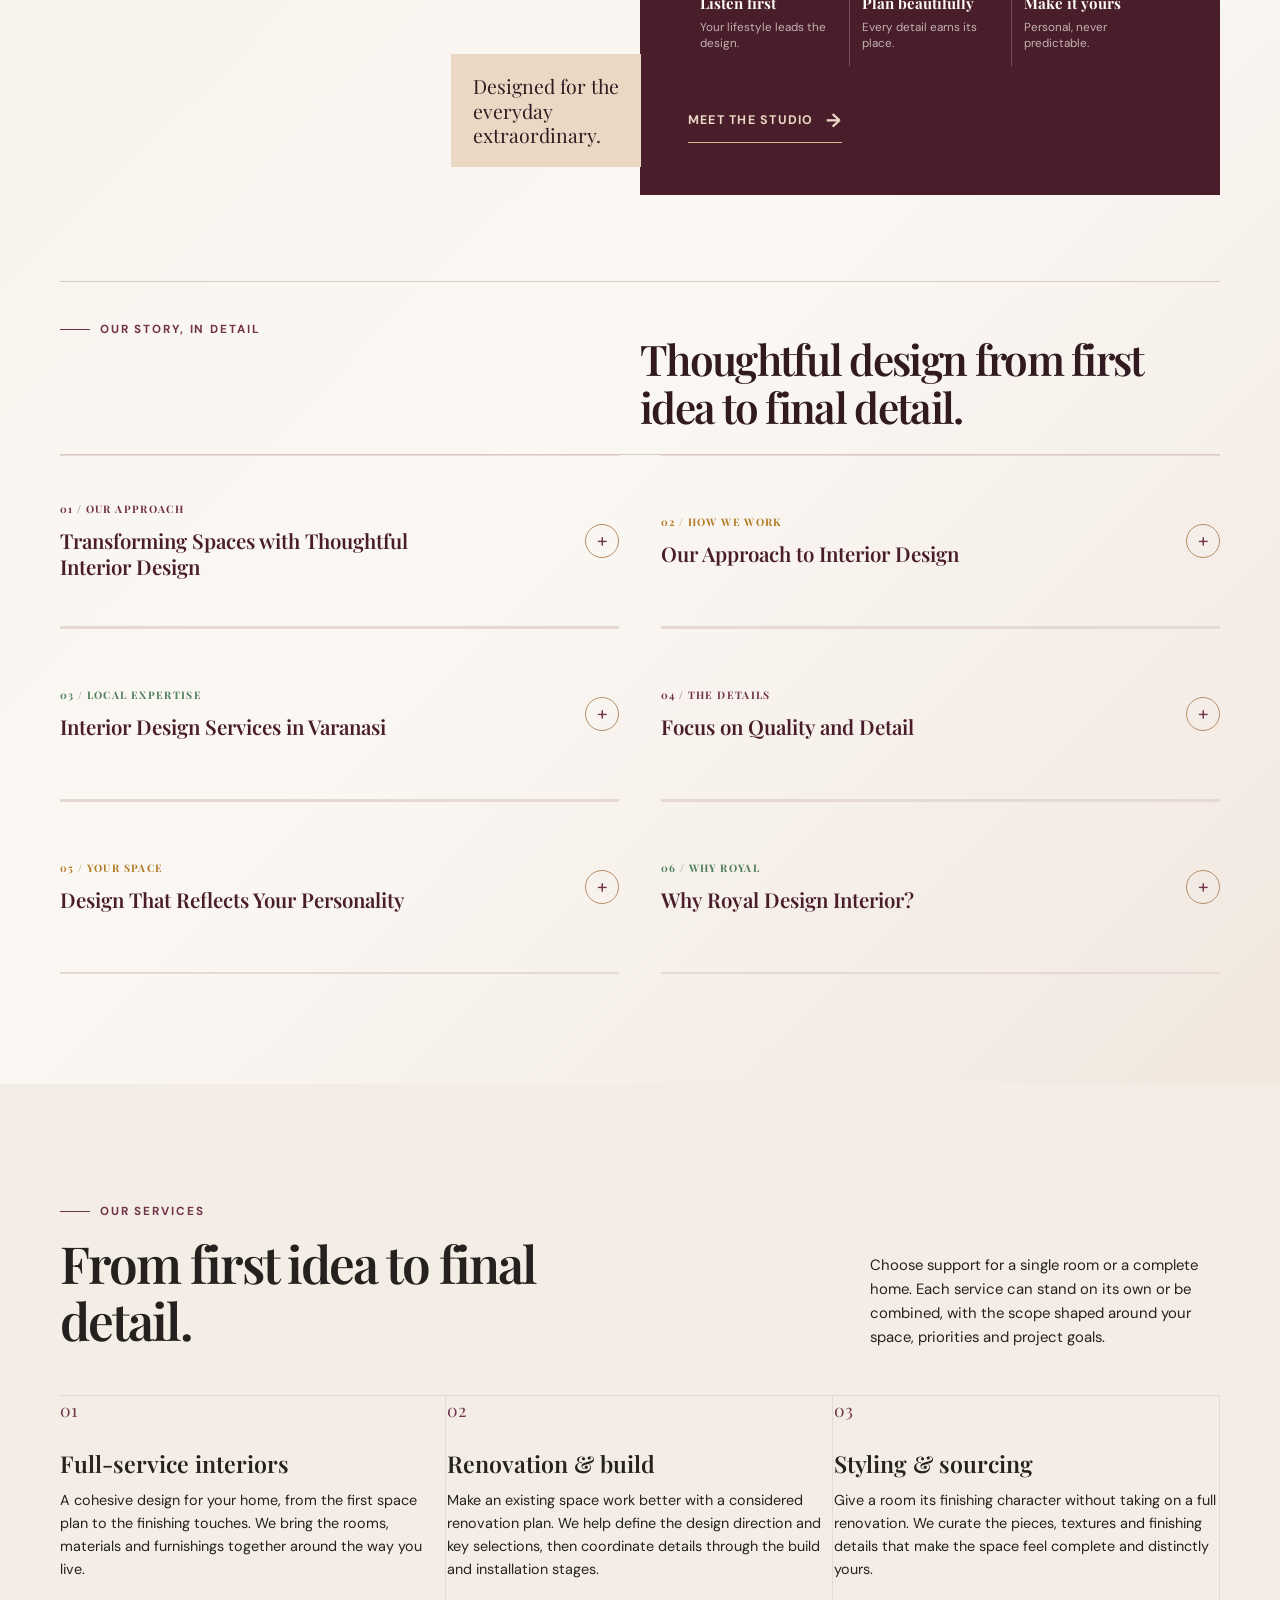
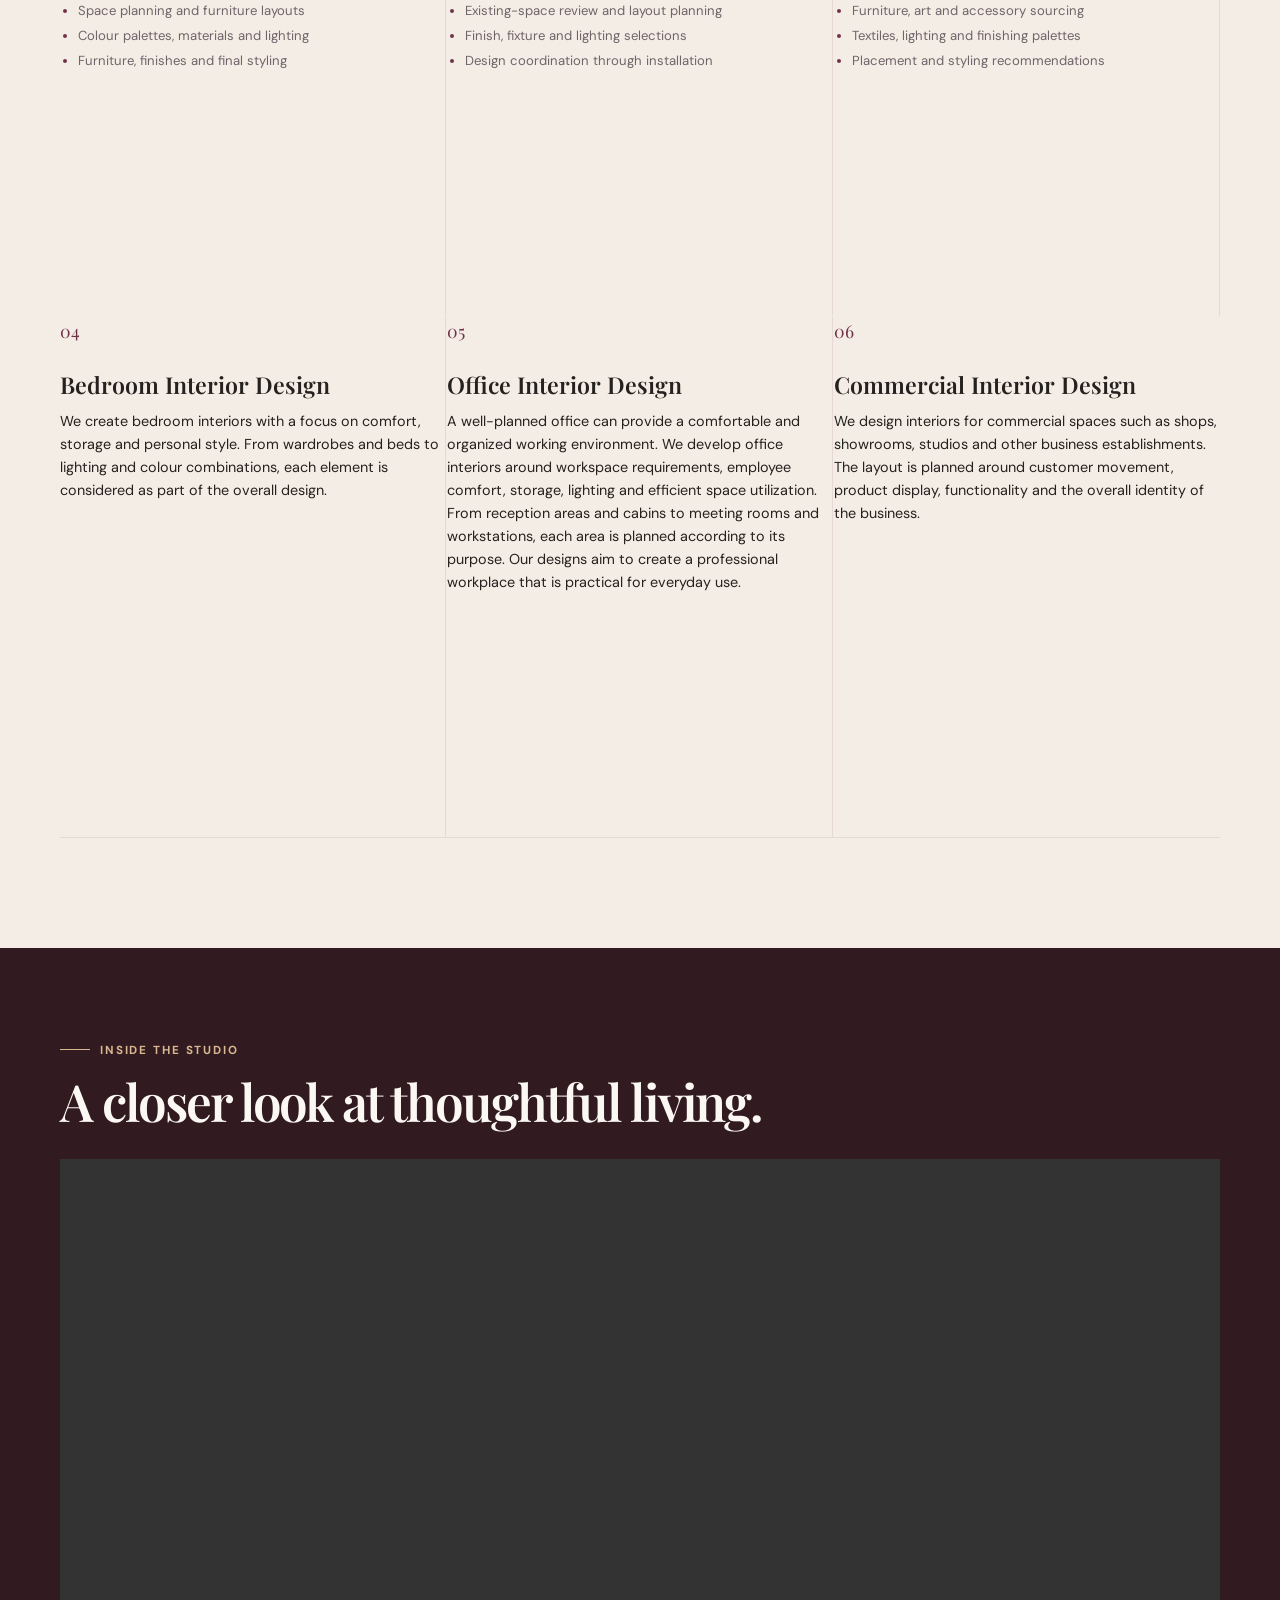
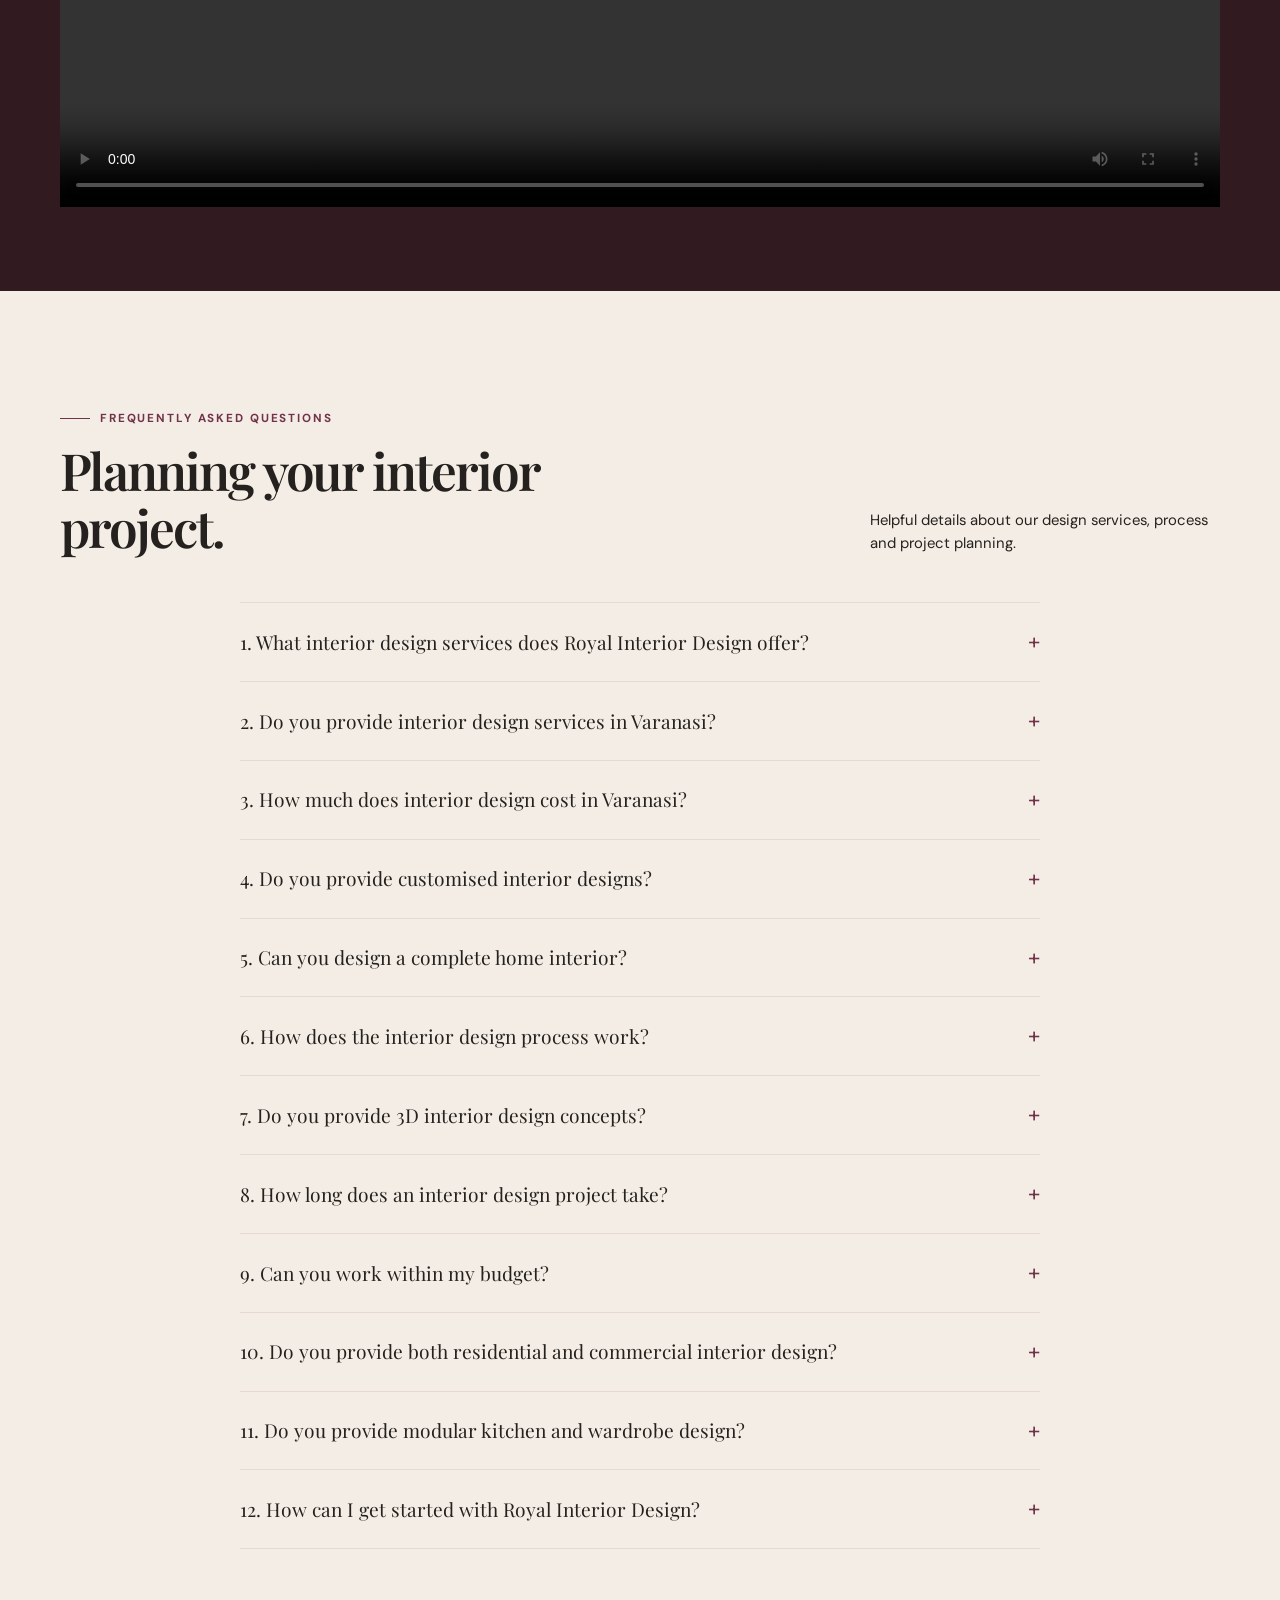
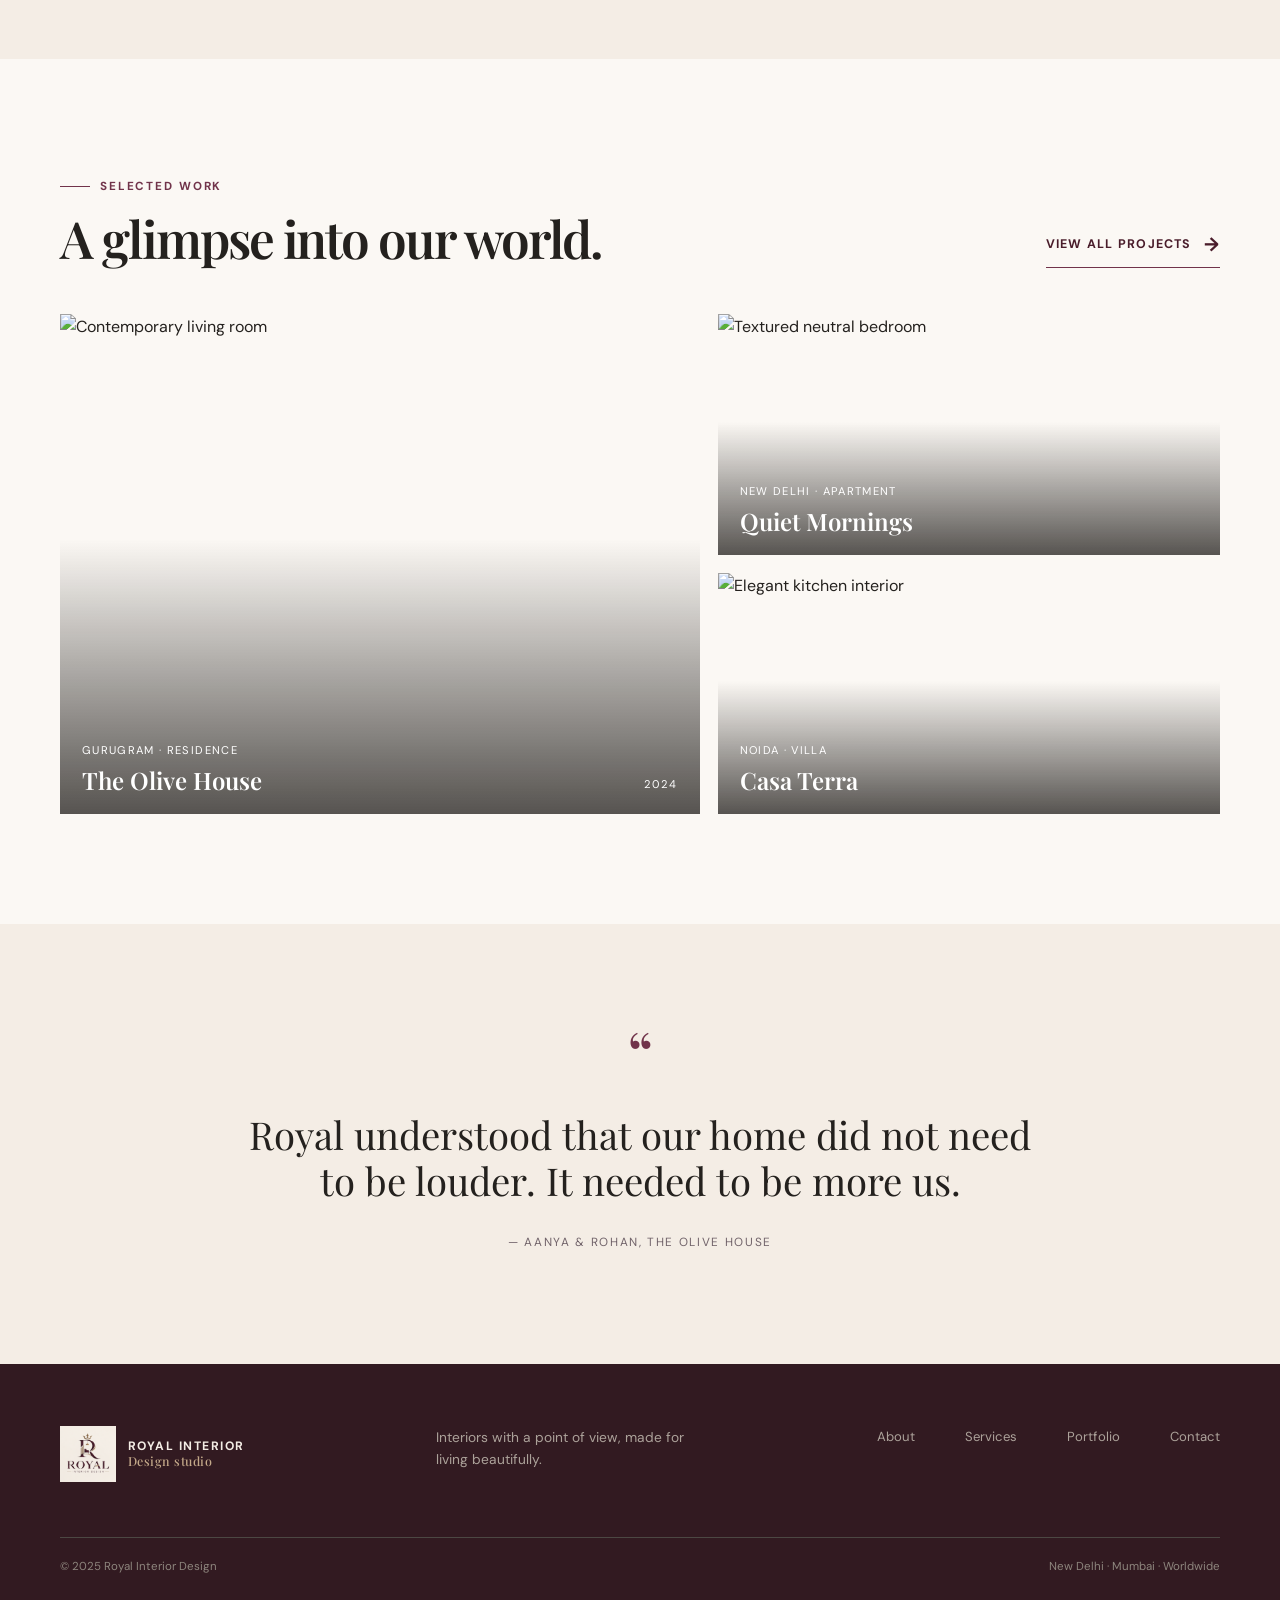
==== commit 143a2b85: "Add bedroom, office, and commercial services Co-authored-by: Copilot <223556219+Copilot@users.norepl" ====
--- a/index.html
+++ b/index.html
@@ -332,6 +332,22 @@
 <li>Placement and styling recommendations</li>
 </ul>
 </article>
+<article class="service-card">
+<span class="service-number">04</span>
+<h3>Bedroom Interior Design</h3>
+<p>We create bedroom interiors with a focus on comfort, storage and personal style. From wardrobes and beds to lighting and colour combinations, each element is considered as part of the overall design.</p>
+</article>
+<article class="service-card">
+<span class="service-number">05</span>
+<h3>Office Interior Design</h3>
+<p>A well-planned office can provide a comfortable and organized working environment. We develop office interiors around workspace requirements, employee comfort, storage, lighting and efficient space utilization.</p>
+<p>From reception areas and cabins to meeting rooms and workstations, each area is planned according to its purpose. Our designs aim to create a professional workplace that is practical for everyday use.</p>
+</article>
+<article class="service-card">
+<span class="service-number">06</span>
+<h3>Commercial Interior Design</h3>
+<p>We design interiors for commercial spaces such as shops, showrooms, studios and other business establishments. The layout is planned around customer movement, product display, functionality and the overall identity of the business.</p>
+</article>
 </div>
 </div>
 </section>
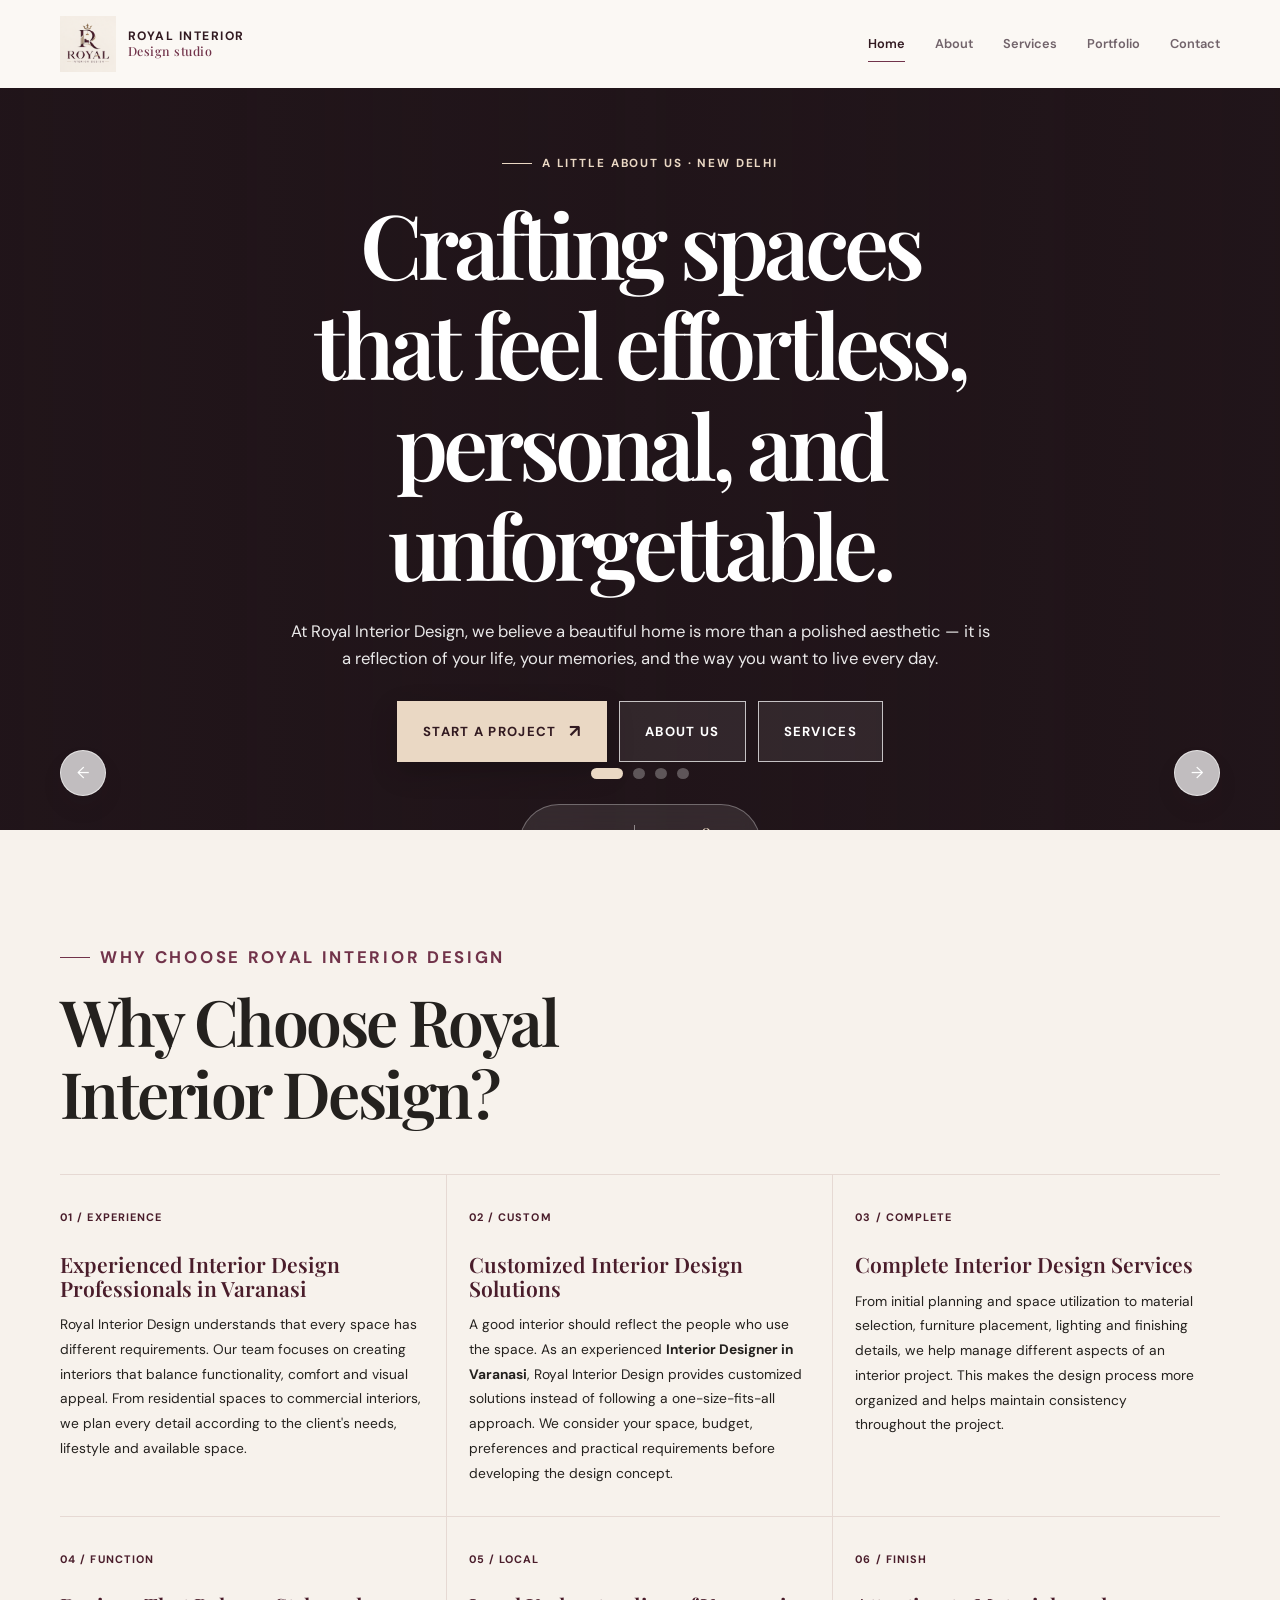
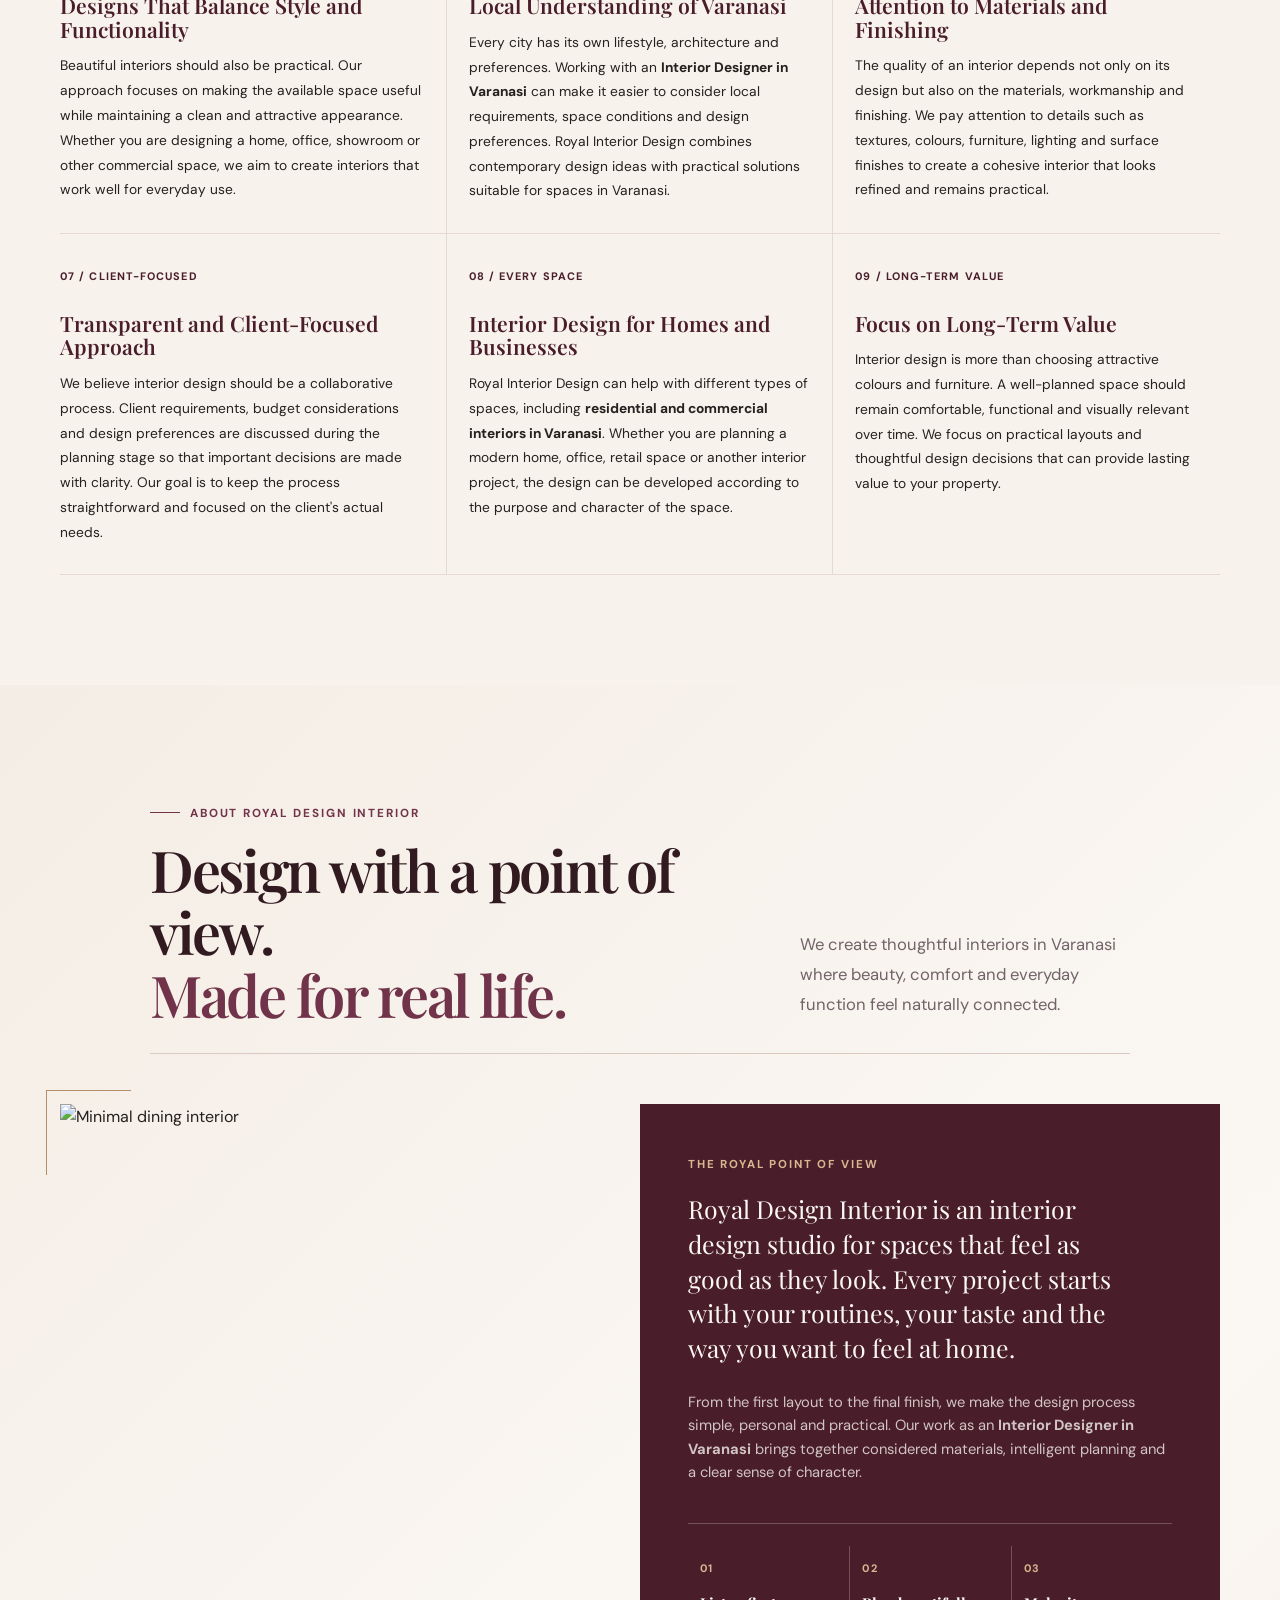
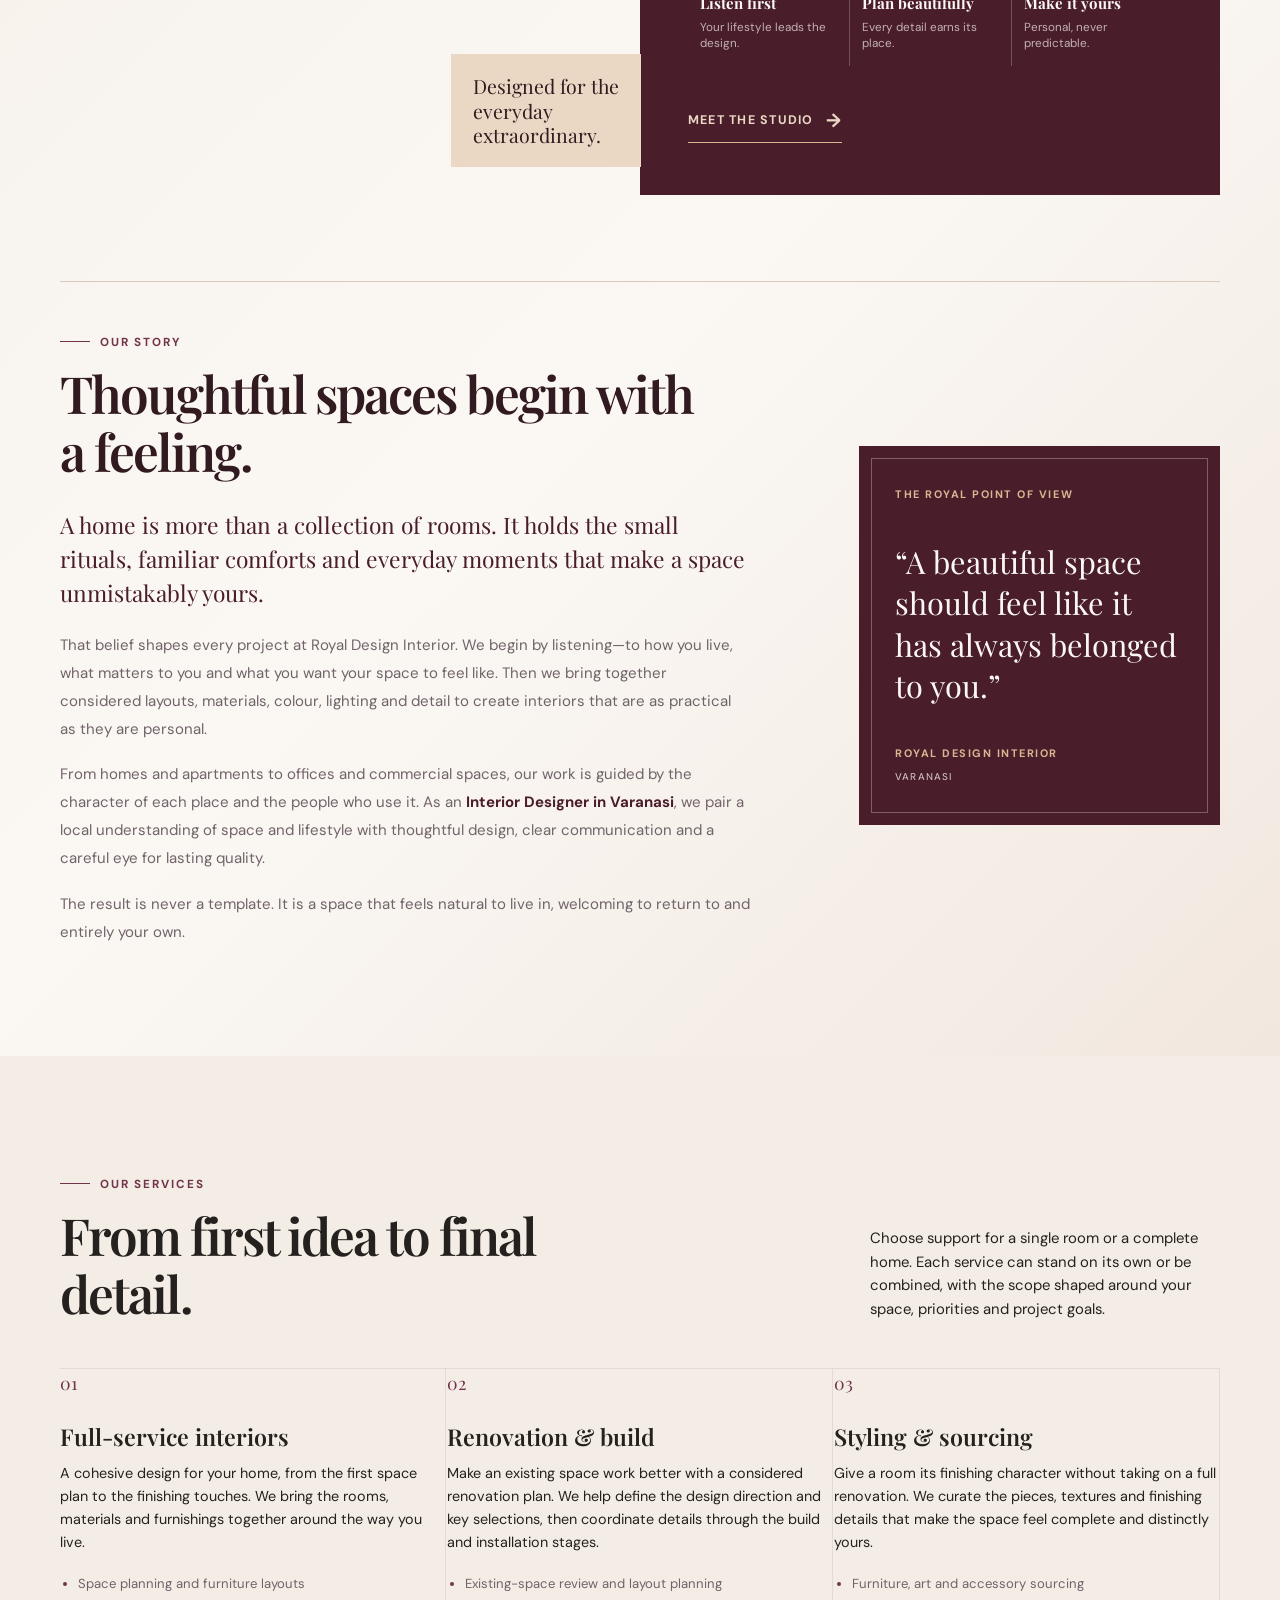
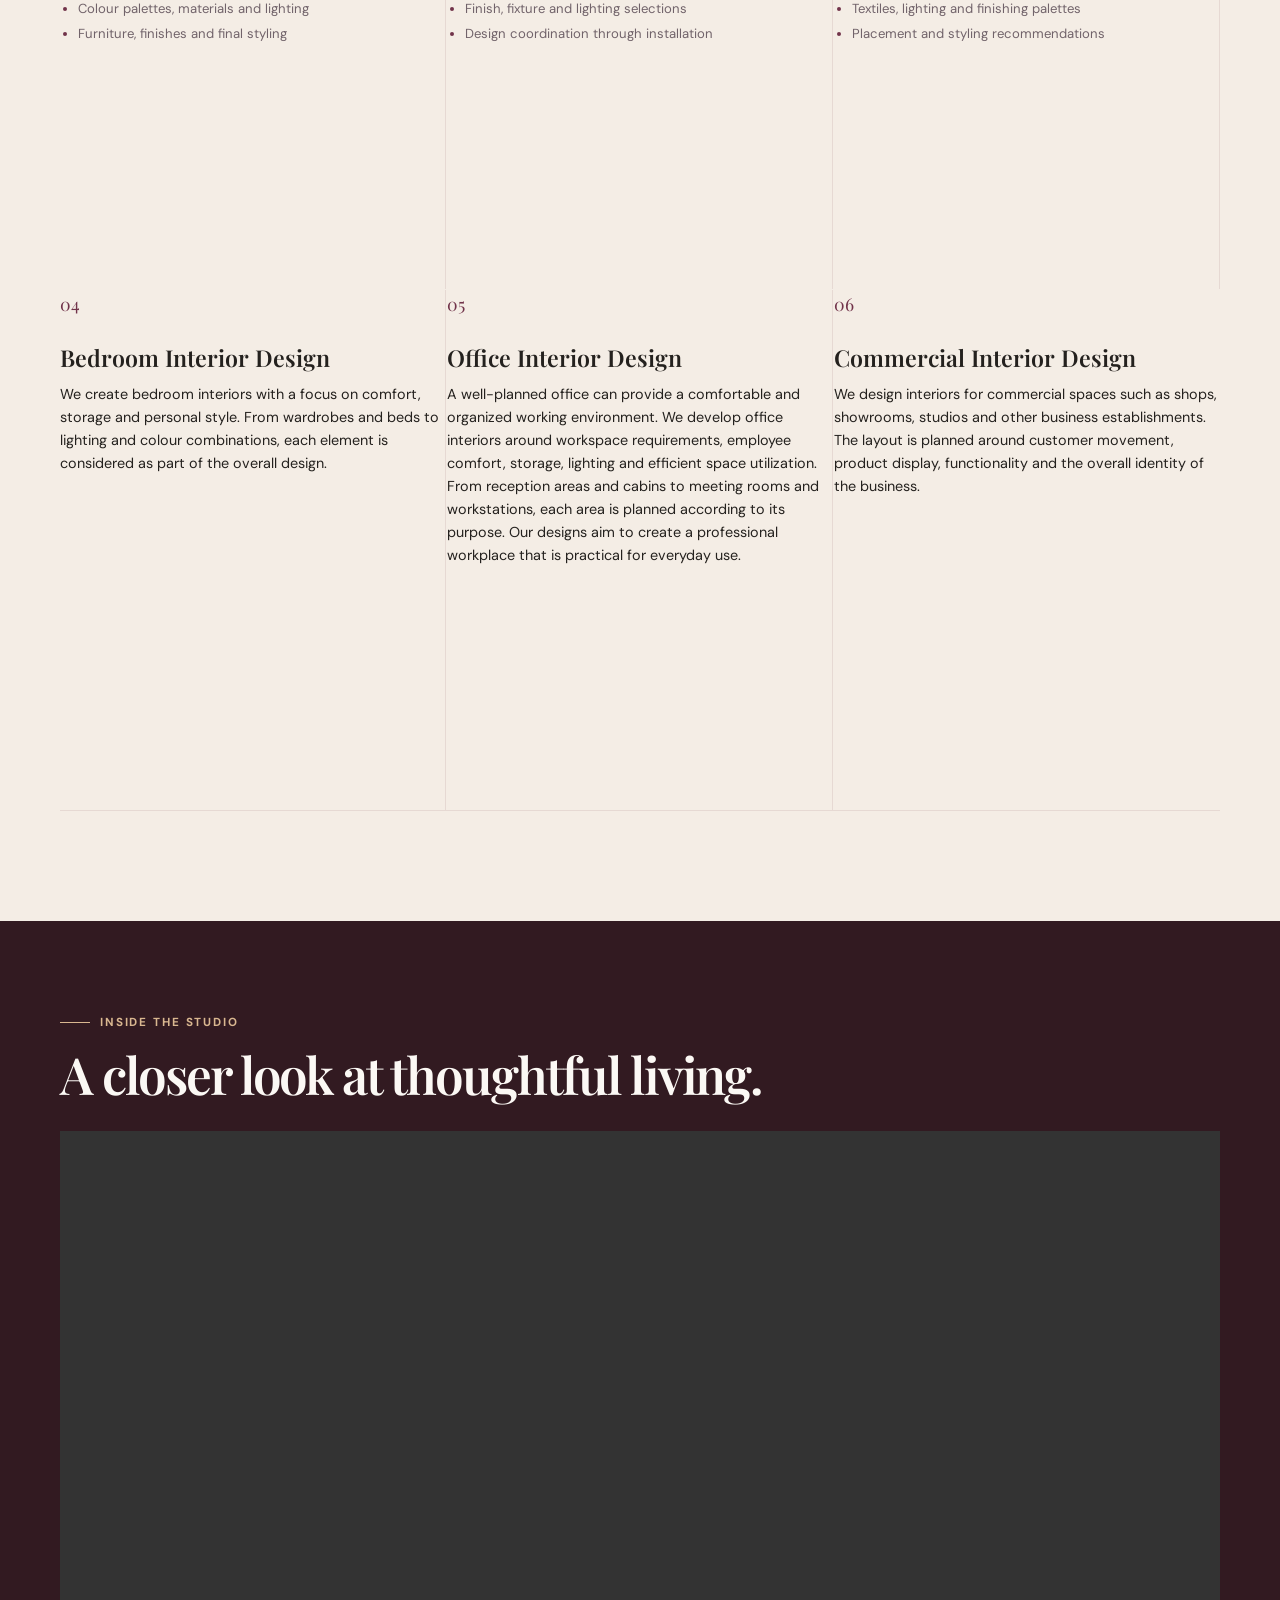
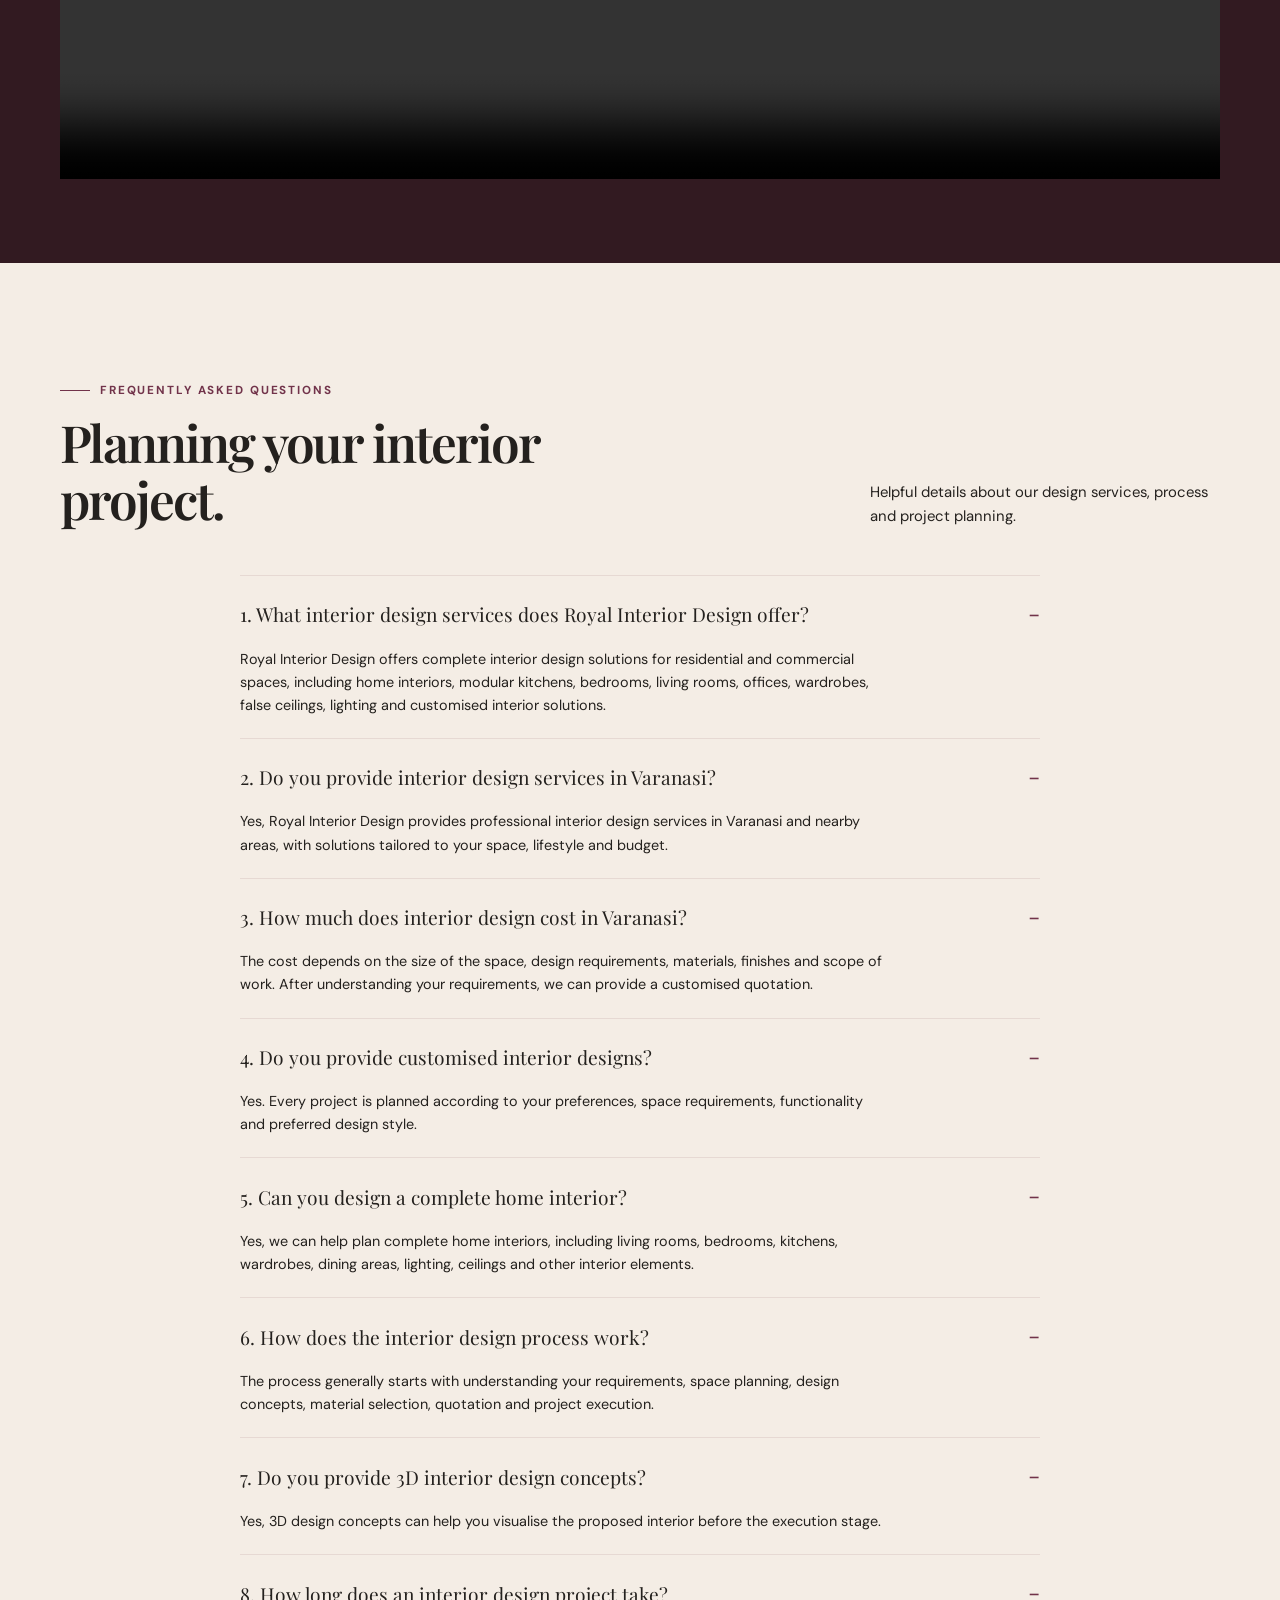
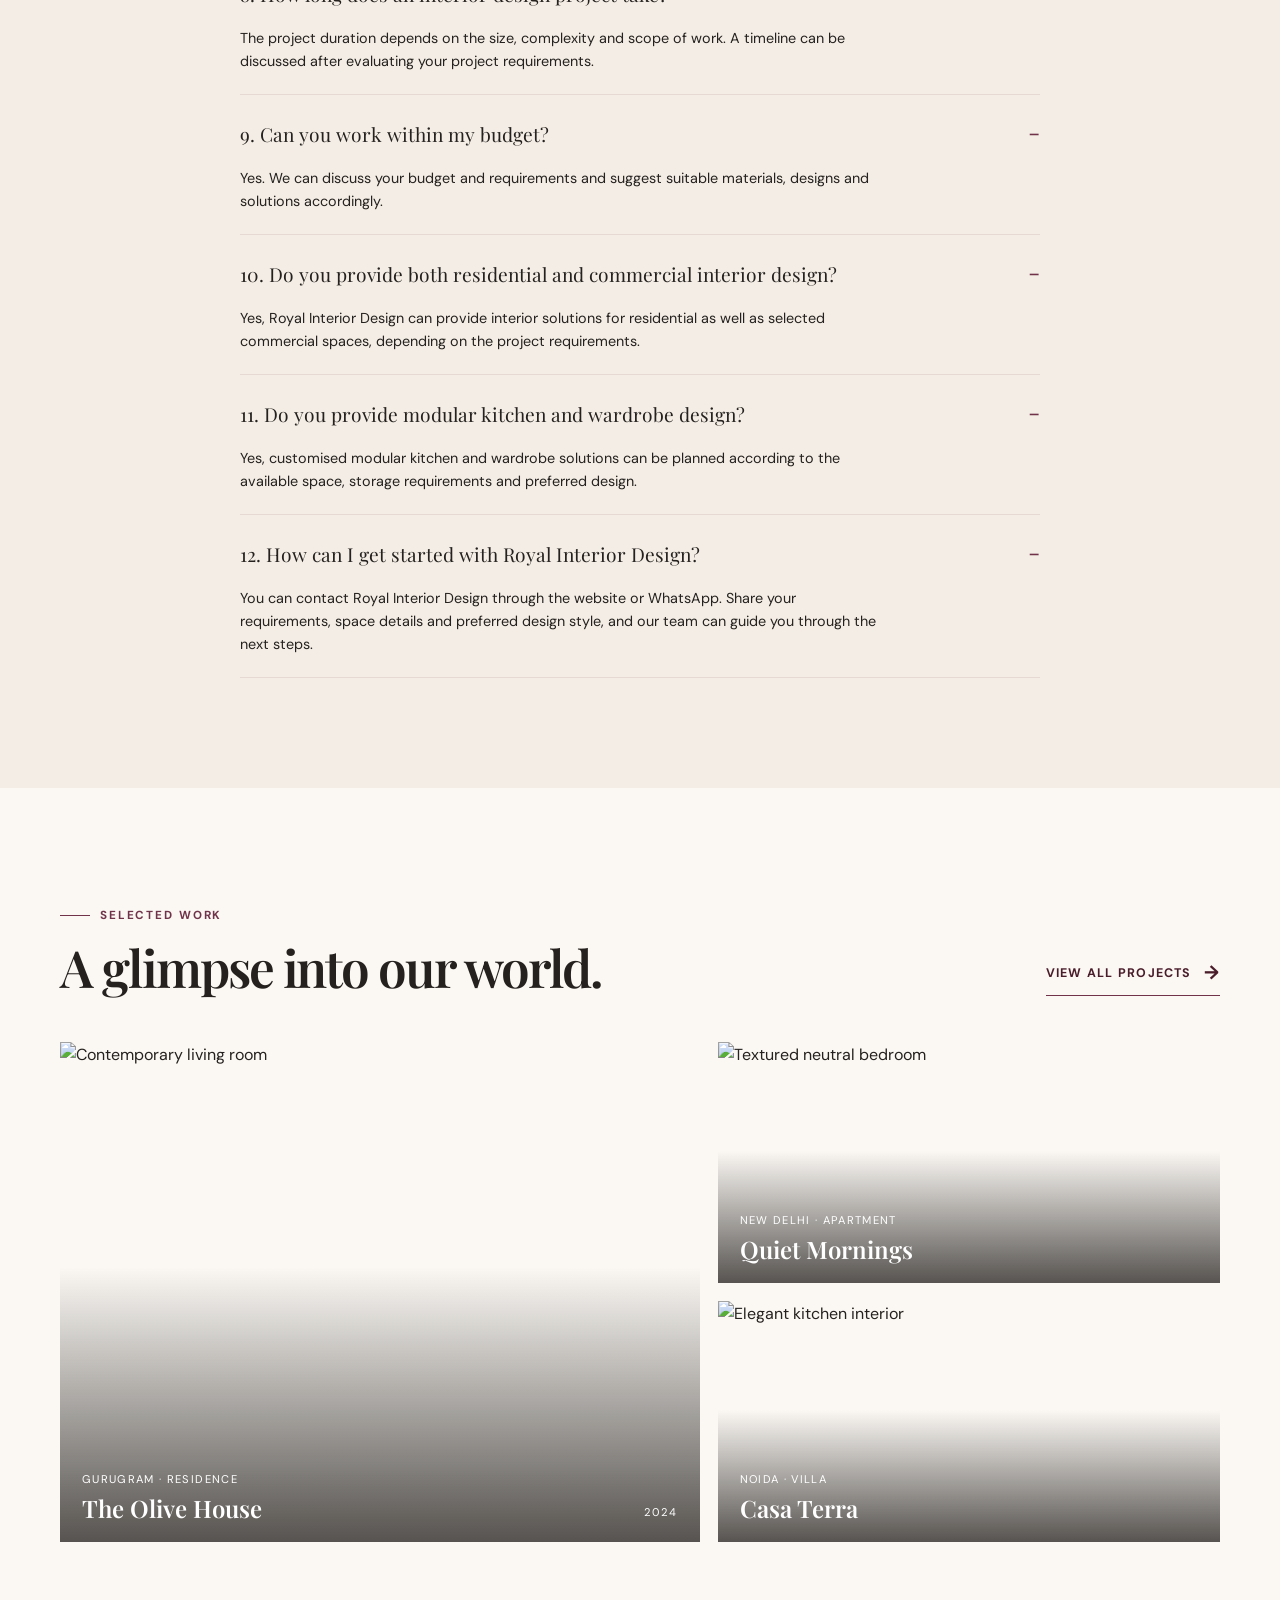
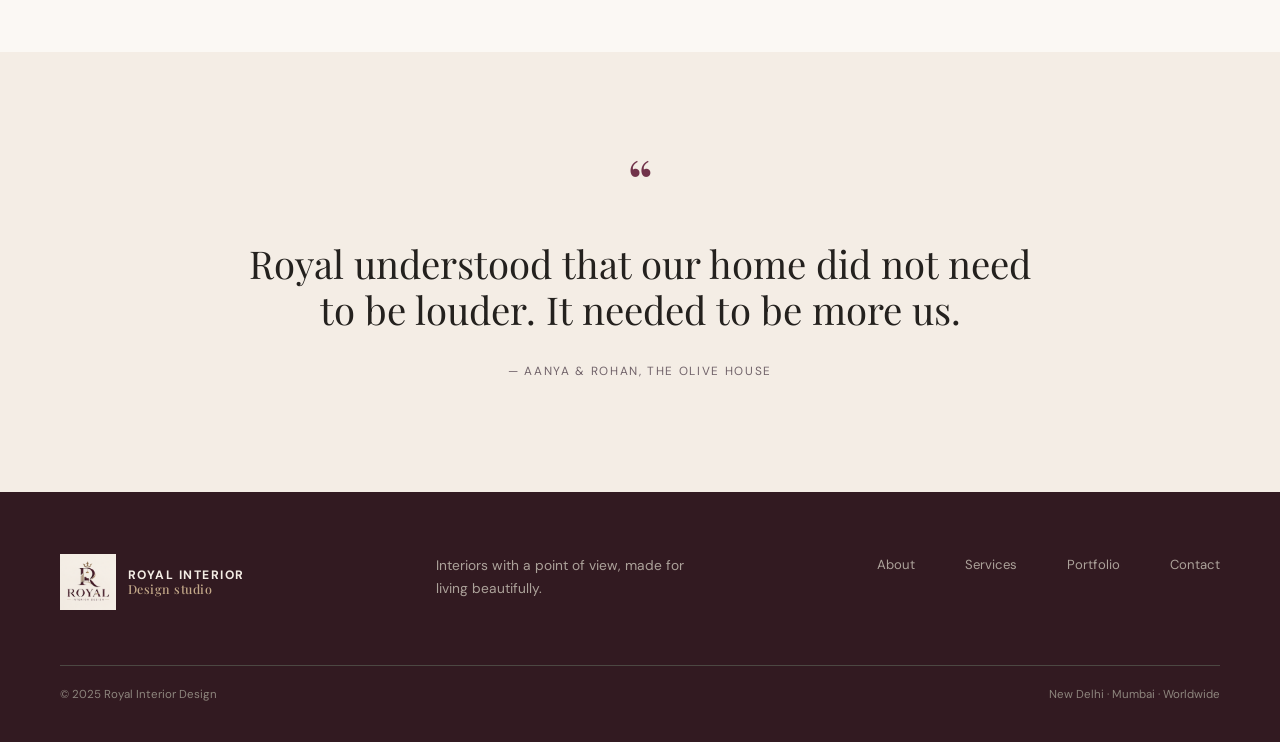
==== commit 04b594d6: "Redesign homepage story section Co-authored-by: Copilot <223556219+Copilot@users.noreply.github.com>" ====
--- a/index.html
+++ b/index.html
@@ -1,464 +1,407 @@
-<!doctype html>
-<html lang="en">
-<head>
-<meta charset="utf-8">
-<meta name="viewport" content="width=device-width, initial-scale=1">
-<title>Royal Interior Design | Spaces with a soul</title>
-<link rel="stylesheet" href="styles.css">
-</head>
-<body class="home-page">
-<header class="site-header">
-<div class="container nav">
-<a class="brand" href="index.html">
-<span class="brand-mark">R</span>
-<span class="brand-name">Royal Interior<span>Design studio</span>
-</span>
-</a>
-<button class="menu-toggle" aria-label="Open menu" aria-expanded="false">☰</button>
-<nav class="nav-links">
-<a class="active" href="index.html">Home</a>
-<a href="about.html">About</a>
-<a href="services.html">Services</a>
-<a href="portfolio.html">Portfolio</a>
-<a href="contact.html">Contact</a>
-</nav>
-</div>
-</header>
-<main>
-<section class="hero">
-<video class="hero-video" autoplay muted loop playsinline preload="metadata" aria-hidden="true">
-<source src="image/mujhe_ek_accha_hotel_type_ghar%20(1).mp4" type="video/mp4">
-</video>
-<div class="slider">
-<div class="slides">
-<article class="slide active">
-<div class="container hero-content">
-<div class="hero-copy">
-<span class="eyebrow">A little about us · New Delhi</span>
-<h1>Crafting spaces that feel effortless, personal, and unforgettable.
-</h1>
-<p class="display-copy">At Royal Interior Design, we believe a beautiful home is more than a polished aesthetic — it is a reflection of your life, your memories, and the way you want to live every day.</p>
-<div class="hero-actions">
-<a class="btn solid arrow" href="contact.html">Start a project</a>
-<a class="btn hero-secondary" href="#about-us">About us</a>
-<a class="btn hero-secondary" href="#services">Services</a>
-</div>
-<div class="hero-meta">
-<div>
-<strong>12+</strong> years of craft</div>
-<span class="rule">
-</span>
-<div>
-<strong>48</strong> spaces shaped</div>
-</div>
-</div>
-</div>
-</article>
-<article class="slide">
-<div class="container hero-content">
-<div class="hero-copy">
-<span class="eyebrow">Bespoke bedrooms · Delhi</span>
-<h1>Luxury that feels <em>restful.</em>
-</h1>
-<p class="display-copy">We create layered, calming spaces with tactile finishes, custom furniture and details that slow the day down beautifully.</p>
-<a class="btn solid arrow" href="portfolio.html">View projects</a>
-<div class="hero-meta">
-<div>
-<strong>9</strong> signature sleep spaces</div>
-<span class="rule">
-</span>
-<div>
-<strong>24</strong> design consultations</div>
-</div>
-</div>
-</div>
-</article>
-<article class="slide">
-<div class="container hero-content">
-<div class="hero-copy">
-<span class="eyebrow">Dining & entertaining · Mumbai</span>
-<h1>Gathering spaces with <em>heart.</em>
-</h1>
-<p class="display-copy">From formal dinner settings to intimate family corners, every room is designed to welcome conversation and comfort.</p>
-<a class="btn solid arrow" href="services.html">Explore services</a>
-<div class="hero-meta">
-<div>
-<strong>35</strong> hospitality projects</div>
-<span class="rule">
-</span>
-<div>
-<strong>4.9/5</strong> client rating</div>
-</div>
-</div>
-</div>
-</article>
-<article class="slide">
-<div class="container hero-content">
-<div class="hero-copy">
-<span class="eyebrow">Kitchens · Crafted living</span>
-<h1>Spaces designed for <em>everyday joy.</em>
-</h1>
-<p class="display-copy">Practical, beautiful interiors that balance thoughtful storage, natural light and the rituals that make a home feel alive.</p>
-<a class="btn solid arrow" href="contact.html">Book a consult</a>
-<div class="hero-meta">
-<div>
-<strong>100%</strong> custom planning</div>
-<span class="rule">
-</span>
-<div>
-<strong>1:1</strong> design guidance</div>
-</div>
-</div>
-</div>
-</article>
-</div>
-<div class="slider-controls container">
-<div class="slider-arrow prev" aria-label="Previous slide">←</div>
-<div class="slider-dots" aria-label="Slide navigation">
-<button class="dot active" data-slide="0" type="button" aria-label="Go to slide 1">
-</button>
-<button class="dot" data-slide="1" type="button" aria-label="Go to slide 2">
-</button>
-<button class="dot" data-slide="2" type="button" aria-label="Go to slide 3">
-</button>
-<button class="dot" data-slide="3" type="button" aria-label="Go to slide 4">
-</button>
-</div>
-<div class="slider-arrow next" aria-label="Next slide">→</div>
-</div>
-</div>
-</section>
-<section class="section why-section" id="why-choose">
-<div class="container">
-<div class="section-heading why-heading">
-<div>
-<span class="eyebrow">Why Choose Royal Interior Design</span>
-<h2>Why Choose Royal Interior Design?</h2>
-</div>
-</div>
-<div class="why-grid">
-<article class="why-item">
-<span class="why-number">01 / EXPERIENCE</span>
-<h3>Experienced Interior Design Professionals in Varanasi</h3>
-<p>Royal Interior Design understands that every space has different requirements. Our team focuses on creating interiors that balance functionality, comfort and visual appeal. From residential spaces to commercial interiors, we plan every detail according to the client's needs, lifestyle and available space.</p>
-</article>
-<article class="why-item">
-<span class="why-number">02 / CUSTOM</span>
-<h3>Customized Interior Design Solutions</h3>
-<p>A good interior should reflect the people who use the space. As an experienced <strong>Interior Designer in Varanasi</strong>, Royal Interior Design provides customized solutions instead of following a one-size-fits-all approach. We consider your space, budget, preferences and practical requirements before developing the design concept.</p>
-</article>
-<article class="why-item">
-<span class="why-number">03 / COMPLETE</span>
-<h3>Complete Interior Design Services</h3>
-<p>From initial planning and space utilization to material selection, furniture placement, lighting and finishing details, we help manage different aspects of an interior project. This makes the design process more organized and helps maintain consistency throughout the project.</p>
-</article>
-<article class="why-item">
-<span class="why-number">04 / FUNCTION</span>
-<h3>Designs That Balance Style and Functionality</h3>
-<p>Beautiful interiors should also be practical. Our approach focuses on making the available space useful while maintaining a clean and attractive appearance. Whether you are designing a home, office, showroom or other commercial space, we aim to create interiors that work well for everyday use.</p>
-</article>
-<article class="why-item">
-<span class="why-number">05 / LOCAL</span>
-<h3>Local Understanding of Varanasi</h3>
-<p>Every city has its own lifestyle, architecture and preferences. Working with an <strong>Interior Designer in Varanasi</strong> can make it easier to consider local requirements, space conditions and design preferences. Royal Interior Design combines contemporary design ideas with practical solutions suitable for spaces in Varanasi.</p>
-</article>
-<article class="why-item">
-<span class="why-number">06 / FINISH</span>
-<h3>Attention to Materials and Finishing</h3>
-<p>The quality of an interior depends not only on its design but also on the materials, workmanship and finishing. We pay attention to details such as textures, colours, furniture, lighting and surface finishes to create a cohesive interior that looks refined and remains practical.</p>
-</article>
-<article class="why-item">
-<span class="why-number">07 / CLIENT-FOCUSED</span>
-<h3>Transparent and Client-Focused Approach</h3>
-<p>We believe interior design should be a collaborative process. Client requirements, budget considerations and design preferences are discussed during the planning stage so that important decisions are made with clarity. Our goal is to keep the process straightforward and focused on the client's actual needs.</p>
-</article>
-<article class="why-item">
-<span class="why-number">08 / EVERY SPACE</span>
-<h3>Interior Design for Homes and Businesses</h3>
-<p>Royal Interior Design can help with different types of spaces, including <strong>residential and commercial interiors in Varanasi</strong>. Whether you are planning a modern home, office, retail space or another interior project, the design can be developed according to the purpose and character of the space.</p>
-</article>
-<article class="why-item">
-<span class="why-number">09 / LONG-TERM VALUE</span>
-<h3>Focus on Long-Term Value</h3>
-<p>Interior design is more than choosing attractive colours and furniture. A well-planned space should remain comfortable, functional and visually relevant over time. We focus on practical layouts and thoughtful design decisions that can provide lasting value to your property.</p>
-</article>
-</div>
-</div>
-</section>
-<section class="section" id="about-us">
-<div class="container intro-wrap">
-<div class="intro-heading">
-<div>
-<span class="eyebrow">About Royal Design Interior</span>
-<h2>Design with a point of view.<br><em>Made for real life.</em></h2>
-</div>
-<p class="display-copy">We create thoughtful interiors in Varanasi where beauty, comfort and everyday function feel naturally connected.</p>
-</div>
-<div class="intro-grid">
-<div class="intro-image">
-<img src="https://images.unsplash.com/photo-1618221195710-dd6b41faaea6?auto=format&fit=crop&w=1100&q=85" alt="Minimal dining interior">
-<span class="image-note">Designed for the everyday extraordinary.</span>
-</div>
-<div class="intro-copy">
-<span class="intro-kicker">The Royal point of view</span>
-<p class="intro-lead">Royal Design Interior is an interior design studio for spaces that feel as good as they look. Every project starts with your routines, your taste and the way you want to feel at home.</p>
-<p>From the first layout to the final finish, we make the design process simple, personal and practical. Our work as an <strong>Interior Designer in Varanasi</strong> brings together considered materials, intelligent planning and a clear sense of character.</p>
-<div class="intro-points">
-<div><span>01</span><strong>Listen first</strong><p>Your lifestyle leads the design.</p></div>
-<div><span>02</span><strong>Plan beautifully</strong><p>Every detail earns its place.</p></div>
-<div><span>03</span><strong>Make it yours</strong><p>Personal, never predictable.</p></div>
-</div>
-<a class="link-arrow" href="about.html">Meet the studio</a>
-</div>
-</div>
-<div class="about-content">
-<div class="about-content-heading">
-<span class="eyebrow">Our story, in detail</span>
-<h2>Thoughtful design from first idea to final detail.</h2>
-</div>
-<div class="about-content-grid">
-<article>
-<details>
-<summary>
-<span class="about-content-number">01 / OUR APPROACH</span>
-<h3>Transforming Spaces with Thoughtful Interior Design</h3>
-</summary>
-<div class="about-detail-copy">
-<p>Royal Design Interior is an interior design company focused on creating stylish, comfortable and functional spaces for modern lifestyles. We understand that every home, office and commercial space has its own requirements, which is why our design approach is based on the client's needs, available space and overall vision.</p>
-<p>For anyone looking for an <strong>Interior Designer in Varanasi</strong>, we aim to make the design process simple, practical and personalized. From understanding your ideas to planning the right layout, colours, materials and finishes, we focus on creating interiors that look beautiful while remaining useful in everyday life.</p>
-</div>
-</details>
-</article>
-<article>
-<details>
-<summary>
-<span class="about-content-number">02 / HOW WE WORK</span>
-<h3>Our Approach to Interior Design</h3>
-</summary>
-<div class="about-detail-copy">
-<p>At Royal Design Interior, we believe that good design is a combination of creativity and functionality. Our process starts with understanding the space and the client's expectations. We then work around important factors such as space utilization, style preferences, budget considerations, lighting, furniture placement and material selection.</p>
-<p>This practical approach helps us create interiors that are not only visually appealing but also comfortable and suitable for long-term use.</p>
-</div>
-</details>
-</article>
-<article>
-<details>
-<summary>
-<span class="about-content-number">03 / LOCAL EXPERTISE</span>
-<h3>Interior Design Services in Varanasi</h3>
-</summary>
-<div class="about-detail-copy">
-<p>We work on a variety of interior spaces, including homes, apartments, offices, shops and other commercial properties. Each project is planned according to its purpose, layout and design requirements.</p>
-<p>As an <strong>Interior Designer in Varanasi</strong>, we understand the importance of combining modern design ideas with practical solutions that suit local spaces and everyday needs.</p>
-</div>
-</details>
-</article>
-<article>
-<details>
-<summary>
-<span class="about-content-number">04 / THE DETAILS</span>
-<h3>Focus on Quality and Detail</h3>
-</summary>
-<div class="about-detail-copy">
-<p>Interior design is not only about selecting colours or decorating a room. Details such as layout, lighting, materials, finishes, storage and furniture can significantly affect how a space feels and functions.</p>
-<p>We pay attention to these elements while planning an interior so that the final space maintains a balanced look and practical usability.</p>
-</div>
-</details>
-</article>
-<article>
-<details>
-<summary>
-<span class="about-content-number">05 / YOUR SPACE</span>
-<h3>Design That Reflects Your Personality</h3>
-</summary>
-<div class="about-detail-copy">
-<p>Your interior should feel like your own. Instead of creating the same design for every client, we focus on understanding individual preferences and developing ideas around them. Whether you prefer a modern, minimal, elegant or contemporary look, the design can be adapted to match your personality and lifestyle.</p>
-</div>
-</details>
-</article>
-<article>
-<details>
-<summary>
-<span class="about-content-number">06 / WHY ROYAL</span>
-<h3>Why Royal Design Interior?</h3>
-</summary>
-<div class="about-detail-copy">
-<p>Our focus is on combining creative ideas with practical planning and clear communication. We believe that a successful interior project should reflect the client's requirements while making the best use of the available space.</p>
-<p>If you are searching for an <strong>Interior Designer in Varanasi</strong>, Royal Design Interior can help you turn your ideas into a thoughtfully planned and well-designed space.</p>
-</div>
-</details>
-</article>
-</div>
-</div>
-</div>
-</section>
-<section class="section tinted" id="services">
-<div class="container">
-<div class="section-heading">
-<div>
-<span class="eyebrow">Our services</span>
-<h2>From first idea to final detail.</h2>
-</div>
-<p>Choose support for a single room or a complete home. Each service can stand on its own or be combined, with the scope shaped around your space, priorities and project goals.</p>
-</div>
-<div class="service-grid">
-<article class="service-card">
-<span class="service-number">01</span>
-<h3>Full-service interiors</h3>
-<p>A cohesive design for your home, from the first space plan to the finishing touches. We bring the rooms, materials and furnishings together around the way you live.</p>
-<ul class="service-points">
-<li>Space planning and furniture layouts</li>
-<li>Colour palettes, materials and lighting</li>
-<li>Furniture, finishes and final styling</li>
-</ul>
-</article>
-<article class="service-card">
-<span class="service-number">02</span>
-<h3>Renovation & build</h3>
-<p>Make an existing space work better with a considered renovation plan. We help define the design direction and key selections, then coordinate details through the build and installation stages.</p>
-<ul class="service-points">
-<li>Existing-space review and layout planning</li>
-<li>Finish, fixture and lighting selections</li>
-<li>Design coordination through installation</li>
-</ul>
-</article>
-<article class="service-card">
-<span class="service-number">03</span>
-<h3>Styling & sourcing</h3>
-<p>Give a room its finishing character without taking on a full renovation. We curate the pieces, textures and finishing details that make the space feel complete and distinctly yours.</p>
-<ul class="service-points">
-<li>Furniture, art and accessory sourcing</li>
-<li>Textiles, lighting and finishing palettes</li>
-<li>Placement and styling recommendations</li>
-</ul>
-</article>
-<article class="service-card">
-<span class="service-number">04</span>
-<h3>Bedroom Interior Design</h3>
-<p>We create bedroom interiors with a focus on comfort, storage and personal style. From wardrobes and beds to lighting and colour combinations, each element is considered as part of the overall design.</p>
-</article>
-<article class="service-card">
-<span class="service-number">05</span>
-<h3>Office Interior Design</h3>
-<p>A well-planned office can provide a comfortable and organized working environment. We develop office interiors around workspace requirements, employee comfort, storage, lighting and efficient space utilization.</p>
-<p>From reception areas and cabins to meeting rooms and workstations, each area is planned according to its purpose. Our designs aim to create a professional workplace that is practical for everyday use.</p>
-</article>
-<article class="service-card">
-<span class="service-number">06</span>
-<h3>Commercial Interior Design</h3>
-<p>We design interiors for commercial spaces such as shops, showrooms, studios and other business establishments. The layout is planned around customer movement, product display, functionality and the overall identity of the business.</p>
-</article>
-</div>
-</div>
-</section>
-<section class="studio-film" aria-labelledby="studio-film-title">
-<div class="container">
-<div class="section-heading">
-<div>
-<span class="eyebrow">Inside the studio</span>
-<h2 id="studio-film-title">A closer look at thoughtful living.</h2>
-</div>
-</div>
-<video class="studio-film-video" controls playsinline preload="metadata" aria-label="Royal Interior Design studio film">
-<source src="image/studio-film.mp4" type="video/mp4">
-Your browser does not support the video element.
-</video>
-</div>
-</section>
-<section class="section tinted">
-<div class="container">
-<div class="section-heading">
-<div><span class="eyebrow">Frequently asked questions</span><h2>Planning your interior project.</h2></div>
-<p>Helpful details about our design services, process and project planning.</p>
-</div>
-<div class="faq-list">
-<details><summary>1. What interior design services does Royal Interior Design offer?</summary><p>Royal Interior Design offers complete interior design solutions for residential and commercial spaces, including home interiors, modular kitchens, bedrooms, living rooms, offices, wardrobes, false ceilings, lighting and customised interior solutions.</p></details>
-<details><summary>2. Do you provide interior design services in Varanasi?</summary><p>Yes, Royal Interior Design provides professional interior design services in Varanasi and nearby areas, with solutions tailored to your space, lifestyle and budget.</p></details>
-<details><summary>3. How much does interior design cost in Varanasi?</summary><p>The cost depends on the size of the space, design requirements, materials, finishes and scope of work. After understanding your requirements, we can provide a customised quotation.</p></details>
-<details><summary>4. Do you provide customised interior designs?</summary><p>Yes. Every project is planned according to your preferences, space requirements, functionality and preferred design style.</p></details>
-<details><summary>5. Can you design a complete home interior?</summary><p>Yes, we can help plan complete home interiors, including living rooms, bedrooms, kitchens, wardrobes, dining areas, lighting, ceilings and other interior elements.</p></details>
-<details><summary>6. How does the interior design process work?</summary><p>The process generally starts with understanding your requirements, space planning, design concepts, material selection, quotation and project execution.</p></details>
-<details><summary>7. Do you provide 3D interior design concepts?</summary><p>Yes, 3D design concepts can help you visualise the proposed interior before the execution stage.</p></details>
-<details><summary>8. How long does an interior design project take?</summary><p>The project duration depends on the size, complexity and scope of work. A timeline can be discussed after evaluating your project requirements.</p></details>
-<details><summary>9. Can you work within my budget?</summary><p>Yes. We can discuss your budget and requirements and suggest suitable materials, designs and solutions accordingly.</p></details>
-<details><summary>10. Do you provide both residential and commercial interior design?</summary><p>Yes, Royal Interior Design can provide interior solutions for residential as well as selected commercial spaces, depending on the project requirements.</p></details>
-<details><summary>11. Do you provide modular kitchen and wardrobe design?</summary><p>Yes, customised modular kitchen and wardrobe solutions can be planned according to the available space, storage requirements and preferred design.</p></details>
-<details><summary>12. How can I get started with Royal Interior Design?</summary><p>You can contact Royal Interior Design through the website or WhatsApp. Share your requirements, space details and preferred design style, and our team can guide you through the next steps.</p></details>
-</div>
-</div>
-</section>
-<section class="section">
-<div class="container">
-<div class="section-heading">
-<div>
-<span class="eyebrow">Selected work</span>
-<h2>A glimpse into our world.</h2>
-</div>
-<a class="link-arrow" href="portfolio.html">View all projects</a>
-</div>
-<div class="projects-grid">
-<a class="project" href="portfolio.html">
-<img src="https://images.unsplash.com/photo-1617104678098-de229db51175?auto=format&fit=crop&w=1100&q=85" alt="Contemporary living room">
-<div class="project-label">
-<div>
-<span>Gurugram · Residence</span>
-<h3>The Olive House</h3>
-</div>
-<span>2024</span>
-</div>
-</a>
-<div class="project-stack">
-<a class="project small" href="portfolio.html">
-<img src="https://images.unsplash.com/photo-1618220179428-22790b461013?auto=format&fit=crop&w=900&q=85" alt="Textured neutral bedroom">
-<div class="project-label">
-<div>
-<span>New Delhi · Apartment</span>
-<h3>Quiet Mornings</h3>
-</div>
-</div>
-</a>
-<a class="project small" href="portfolio.html">
-<img src="https://images.unsplash.com/photo-1600566753190-17f0baa2a6c3?auto=format&fit=crop&w=900&q=85" alt="Elegant kitchen interior">
-<div class="project-label">
-<div>
-<span>Noida · Villa</span>
-<h3>Casa Terra</h3>
-</div>
-</div>
-</a>
-</div>
-</div>
-</div>
-</section>
-<section class="section tinted">
-<div class="container quote">
-<span class="quote-mark">“</span>
-<p>Royal understood that our home did not need to be louder. It needed to be more us.</p>
-<cite>— Aanya & Rohan, The Olive House</cite>
-</div>
-</section>
-</main>
-<footer class="site-footer">
-<div class="container footer-top">
-<a class="brand footer-brand" href="index.html">
-<span class="brand-mark">R</span>
-<span class="brand-name">Royal Interior<span>Design studio</span>
-</span>
-</a>
-<p>Interiors with a point of view, made for living beautifully.</p>
-<div class="footer-links">
-<a href="about.html">About</a>
-<a href="services.html">Services</a>
-<a href="portfolio.html">Portfolio</a>
-<a href="contact.html">Contact</a>
-</div>
-</div>
-<div class="container footer-bottom">
-<p>© 2025 Royal Interior Design</p>
-<p>New Delhi · Mumbai · Worldwide</p>
-</div>
-</footer>
-<script src="script.js">
-</script>
-</body>
+<!doctype html>
+<html lang="en">
+<head>
+<meta charset="utf-8">
+<meta name="viewport" content="width=device-width, initial-scale=1">
+<title>Royal Interior Design | Spaces with a soul</title>
+<link rel="stylesheet" href="styles.css">
+</head>
+<body class="home-page">
+<header class="site-header">
+<div class="container nav">
+<a class="brand" href="index.html">
+<span class="brand-mark">R</span>
+<span class="brand-name">Royal Interior<span>Design studio</span>
+</span>
+</a>
+<button class="menu-toggle" aria-label="Open menu" aria-expanded="false">☰</button>
+<nav class="nav-links">
+<a class="active" href="index.html">Home</a>
+<a href="about.html">About</a>
+<a href="services.html">Services</a>
+<a href="portfolio.html">Portfolio</a>
+<a href="contact.html">Contact</a>
+</nav>
+</div>
+</header>
+<main>
+<section class="hero">
+<video class="hero-video" autoplay muted loop playsinline preload="metadata" aria-hidden="true">
+<source src="image/mujhe_ek_accha_hotel_type_ghar%20(1).mp4" type="video/mp4">
+</video>
+<div class="slider">
+<div class="slides">
+<article class="slide active">
+<div class="container hero-content">
+<div class="hero-copy">
+<span class="eyebrow">A little about us · New Delhi</span>
+<h1>Crafting spaces that feel effortless, personal, and unforgettable.
+</h1>
+<p class="display-copy">At Royal Interior Design, we believe a beautiful home is more than a polished aesthetic — it is a reflection of your life, your memories, and the way you want to live every day.</p>
+<div class="hero-actions">
+<a class="btn solid arrow" href="contact.html">Start a project</a>
+<a class="btn hero-secondary" href="#about-us">About us</a>
+<a class="btn hero-secondary" href="#services">Services</a>
+</div>
+<div class="hero-meta">
+<div>
+<strong>12+</strong> years of craft</div>
+<span class="rule">
+</span>
+<div>
+<strong>48</strong> spaces shaped</div>
+</div>
+</div>
+</div>
+</article>
+<article class="slide">
+<div class="container hero-content">
+<div class="hero-copy">
+<span class="eyebrow">Bespoke bedrooms · Delhi</span>
+<h1>Luxury that feels <em>restful.</em>
+</h1>
+<p class="display-copy">We create layered, calming spaces with tactile finishes, custom furniture and details that slow the day down beautifully.</p>
+<a class="btn solid arrow" href="portfolio.html">View projects</a>
+<div class="hero-meta">
+<div>
+<strong>9</strong> signature sleep spaces</div>
+<span class="rule">
+</span>
+<div>
+<strong>24</strong> design consultations</div>
+</div>
+</div>
+</div>
+</article>
+<article class="slide">
+<div class="container hero-content">
+<div class="hero-copy">
+<span class="eyebrow">Dining & entertaining · Mumbai</span>
+<h1>Gathering spaces with <em>heart.</em>
+</h1>
+<p class="display-copy">From formal dinner settings to intimate family corners, every room is designed to welcome conversation and comfort.</p>
+<a class="btn solid arrow" href="services.html">Explore services</a>
+<div class="hero-meta">
+<div>
+<strong>35</strong> hospitality projects</div>
+<span class="rule">
+</span>
+<div>
+<strong>4.9/5</strong> client rating</div>
+</div>
+</div>
+</div>
+</article>
+<article class="slide">
+<div class="container hero-content">
+<div class="hero-copy">
+<span class="eyebrow">Kitchens · Crafted living</span>
+<h1>Spaces designed for <em>everyday joy.</em>
+</h1>
+<p class="display-copy">Practical, beautiful interiors that balance thoughtful storage, natural light and the rituals that make a home feel alive.</p>
+<a class="btn solid arrow" href="contact.html">Book a consult</a>
+<div class="hero-meta">
+<div>
+<strong>100%</strong> custom planning</div>
+<span class="rule">
+</span>
+<div>
+<strong>1:1</strong> design guidance</div>
+</div>
+</div>
+</div>
+</article>
+</div>
+<div class="slider-controls container">
+<div class="slider-arrow prev" aria-label="Previous slide">←</div>
+<div class="slider-dots" aria-label="Slide navigation">
+<button class="dot active" data-slide="0" type="button" aria-label="Go to slide 1">
+</button>
+<button class="dot" data-slide="1" type="button" aria-label="Go to slide 2">
+</button>
+<button class="dot" data-slide="2" type="button" aria-label="Go to slide 3">
+</button>
+<button class="dot" data-slide="3" type="button" aria-label="Go to slide 4">
+</button>
+</div>
+<div class="slider-arrow next" aria-label="Next slide">→</div>
+</div>
+</div>
+</section>
+<section class="section why-section" id="why-choose">
+<div class="container">
+<div class="section-heading why-heading">
+<div>
+<span class="eyebrow">Why Choose Royal Interior Design</span>
+<h2>Why Choose Royal Interior Design?</h2>
+</div>
+</div>
+<div class="why-grid">
+<article class="why-item">
+<span class="why-number">01 / EXPERIENCE</span>
+<h3>Experienced Interior Design Professionals in Varanasi</h3>
+<p>Royal Interior Design understands that every space has different requirements. Our team focuses on creating interiors that balance functionality, comfort and visual appeal. From residential spaces to commercial interiors, we plan every detail according to the client's needs, lifestyle and available space.</p>
+</article>
+<article class="why-item">
+<span class="why-number">02 / CUSTOM</span>
+<h3>Customized Interior Design Solutions</h3>
+<p>A good interior should reflect the people who use the space. As an experienced <strong>Interior Designer in Varanasi</strong>, Royal Interior Design provides customized solutions instead of following a one-size-fits-all approach. We consider your space, budget, preferences and practical requirements before developing the design concept.</p>
+</article>
+<article class="why-item">
+<span class="why-number">03 / COMPLETE</span>
+<h3>Complete Interior Design Services</h3>
+<p>From initial planning and space utilization to material selection, furniture placement, lighting and finishing details, we help manage different aspects of an interior project. This makes the design process more organized and helps maintain consistency throughout the project.</p>
+</article>
+<article class="why-item">
+<span class="why-number">04 / FUNCTION</span>
+<h3>Designs That Balance Style and Functionality</h3>
+<p>Beautiful interiors should also be practical. Our approach focuses on making the available space useful while maintaining a clean and attractive appearance. Whether you are designing a home, office, showroom or other commercial space, we aim to create interiors that work well for everyday use.</p>
+</article>
+<article class="why-item">
+<span class="why-number">05 / LOCAL</span>
+<h3>Local Understanding of Varanasi</h3>
+<p>Every city has its own lifestyle, architecture and preferences. Working with an <strong>Interior Designer in Varanasi</strong> can make it easier to consider local requirements, space conditions and design preferences. Royal Interior Design combines contemporary design ideas with practical solutions suitable for spaces in Varanasi.</p>
+</article>
+<article class="why-item">
+<span class="why-number">06 / FINISH</span>
+<h3>Attention to Materials and Finishing</h3>
+<p>The quality of an interior depends not only on its design but also on the materials, workmanship and finishing. We pay attention to details such as textures, colours, furniture, lighting and surface finishes to create a cohesive interior that looks refined and remains practical.</p>
+</article>
+<article class="why-item">
+<span class="why-number">07 / CLIENT-FOCUSED</span>
+<h3>Transparent and Client-Focused Approach</h3>
+<p>We believe interior design should be a collaborative process. Client requirements, budget considerations and design preferences are discussed during the planning stage so that important decisions are made with clarity. Our goal is to keep the process straightforward and focused on the client's actual needs.</p>
+</article>
+<article class="why-item">
+<span class="why-number">08 / EVERY SPACE</span>
+<h3>Interior Design for Homes and Businesses</h3>
+<p>Royal Interior Design can help with different types of spaces, including <strong>residential and commercial interiors in Varanasi</strong>. Whether you are planning a modern home, office, retail space or another interior project, the design can be developed according to the purpose and character of the space.</p>
+</article>
+<article class="why-item">
+<span class="why-number">09 / LONG-TERM VALUE</span>
+<h3>Focus on Long-Term Value</h3>
+<p>Interior design is more than choosing attractive colours and furniture. A well-planned space should remain comfortable, functional and visually relevant over time. We focus on practical layouts and thoughtful design decisions that can provide lasting value to your property.</p>
+</article>
+</div>
+</div>
+</section>
+<section class="section" id="about-us">
+<div class="container intro-wrap">
+<div class="intro-heading">
+<div>
+<span class="eyebrow">About Royal Design Interior</span>
+<h2>Design with a point of view.<br><em>Made for real life.</em></h2>
+</div>
+<p class="display-copy">We create thoughtful interiors in Varanasi where beauty, comfort and everyday function feel naturally connected.</p>
+</div>
+<div class="intro-grid">
+<div class="intro-image">
+<img src="https://images.unsplash.com/photo-1618221195710-dd6b41faaea6?auto=format&fit=crop&w=1100&q=85" alt="Minimal dining interior">
+<span class="image-note">Designed for the everyday extraordinary.</span>
+</div>
+<div class="intro-copy">
+<span class="intro-kicker">The Royal point of view</span>
+<p class="intro-lead">Royal Design Interior is an interior design studio for spaces that feel as good as they look. Every project starts with your routines, your taste and the way you want to feel at home.</p>
+<p>From the first layout to the final finish, we make the design process simple, personal and practical. Our work as an <strong>Interior Designer in Varanasi</strong> brings together considered materials, intelligent planning and a clear sense of character.</p>
+<div class="intro-points">
+<div><span>01</span><strong>Listen first</strong><p>Your lifestyle leads the design.</p></div>
+<div><span>02</span><strong>Plan beautifully</strong><p>Every detail earns its place.</p></div>
+<div><span>03</span><strong>Make it yours</strong><p>Personal, never predictable.</p></div>
+</div>
+<a class="link-arrow" href="about.html">Meet the studio</a>
+</div>
+</div>
+<div class="about-content">
+<div class="about-story">
+<div class="about-story-main">
+<div class="about-content-heading">
+<span class="eyebrow">Our story</span>
+<h2>Thoughtful spaces begin with a feeling.</h2>
+</div>
+<div class="about-story-copy">
+<p class="about-story-lead">A home is more than a collection of rooms. It holds the small rituals, familiar comforts and everyday moments that make a space unmistakably yours.</p>
+<p>That belief shapes every project at Royal Design Interior. We begin by listening—to how you live, what matters to you and what you want your space to feel like. Then we bring together considered layouts, materials, colour, lighting and detail to create interiors that are as practical as they are personal.</p>
+<p>From homes and apartments to offices and commercial spaces, our work is guided by the character of each place and the people who use it. As an <strong>Interior Designer in Varanasi</strong>, we pair a local understanding of space and lifestyle with thoughtful design, clear communication and a careful eye for lasting quality.</p>
+<p>The result is never a template. It is a space that feels natural to live in, welcoming to return to and entirely your own.</p>
+</div>
+</div>
+<aside class="about-story-note" aria-label="Our design philosophy">
+<span class="about-story-note-label">The Royal point of view</span>
+<p>“A beautiful space should feel like it has always belonged to you.”</p>
+<span class="about-story-signature">Royal Design Interior <span>Varanasi</span></span>
+</aside>
+</div>
+</div>
+</div>
+</div>
+</section>
+<section class="section tinted" id="services">
+<div class="container">
+<div class="section-heading">
+<div>
+<span class="eyebrow">Our services</span>
+<h2>From first idea to final detail.</h2>
+</div>
+<p>Choose support for a single room or a complete home. Each service can stand on its own or be combined, with the scope shaped around your space, priorities and project goals.</p>
+</div>
+<div class="service-grid">
+<article class="service-card">
+<span class="service-number">01</span>
+<h3>Full-service interiors</h3>
+<p>A cohesive design for your home, from the first space plan to the finishing touches. We bring the rooms, materials and furnishings together around the way you live.</p>
+<ul class="service-points">
+<li>Space planning and furniture layouts</li>
+<li>Colour palettes, materials and lighting</li>
+<li>Furniture, finishes and final styling</li>
+</ul>
+</article>
+<article class="service-card">
+<span class="service-number">02</span>
+<h3>Renovation & build</h3>
+<p>Make an existing space work better with a considered renovation plan. We help define the design direction and key selections, then coordinate details through the build and installation stages.</p>
+<ul class="service-points">
+<li>Existing-space review and layout planning</li>
+<li>Finish, fixture and lighting selections</li>
+<li>Design coordination through installation</li>
+</ul>
+</article>
+<article class="service-card">
+<span class="service-number">03</span>
+<h3>Styling & sourcing</h3>
+<p>Give a room its finishing character without taking on a full renovation. We curate the pieces, textures and finishing details that make the space feel complete and distinctly yours.</p>
+<ul class="service-points">
+<li>Furniture, art and accessory sourcing</li>
+<li>Textiles, lighting and finishing palettes</li>
+<li>Placement and styling recommendations</li>
+</ul>
+</article>
+<article class="service-card">
+<span class="service-number">04</span>
+<h3>Bedroom Interior Design</h3>
+<p>We create bedroom interiors with a focus on comfort, storage and personal style. From wardrobes and beds to lighting and colour combinations, each element is considered as part of the overall design.</p>
+</article>
+<article class="service-card">
+<span class="service-number">05</span>
+<h3>Office Interior Design</h3>
+<p>A well-planned office can provide a comfortable and organized working environment. We develop office interiors around workspace requirements, employee comfort, storage, lighting and efficient space utilization.</p>
+<p>From reception areas and cabins to meeting rooms and workstations, each area is planned according to its purpose. Our designs aim to create a professional workplace that is practical for everyday use.</p>
+</article>
+<article class="service-card">
+<span class="service-number">06</span>
+<h3>Commercial Interior Design</h3>
+<p>We design interiors for commercial spaces such as shops, showrooms, studios and other business establishments. The layout is planned around customer movement, product display, functionality and the overall identity of the business.</p>
+</article>
+</div>
+</div>
+</section>
+<section class="studio-film" aria-labelledby="studio-film-title">
+<div class="container">
+<div class="section-heading">
+<div>
+<span class="eyebrow">Inside the studio</span>
+<h2 id="studio-film-title">A closer look at thoughtful living.</h2>
+</div>
+</div>
+<video class="studio-film-video" controls playsinline preload="metadata" aria-label="Royal Interior Design studio film">
+<source src="image/studio-film.mp4" type="video/mp4">
+Your browser does not support the video element.
+</video>
+</div>
+</section>
+<section class="section tinted">
+<div class="container">
+<div class="section-heading">
+<div><span class="eyebrow">Frequently asked questions</span><h2>Planning your interior project.</h2></div>
+<p>Helpful details about our design services, process and project planning.</p>
+</div>
+<div class="faq-list">
+<details open><summary>1. What interior design services does Royal Interior Design offer?</summary><p>Royal Interior Design offers complete interior design solutions for residential and commercial spaces, including home interiors, modular kitchens, bedrooms, living rooms, offices, wardrobes, false ceilings, lighting and customised interior solutions.</p></details>
+<details open><summary>2. Do you provide interior design services in Varanasi?</summary><p>Yes, Royal Interior Design provides professional interior design services in Varanasi and nearby areas, with solutions tailored to your space, lifestyle and budget.</p></details>
+<details open><summary>3. How much does interior design cost in Varanasi?</summary><p>The cost depends on the size of the space, design requirements, materials, finishes and scope of work. After understanding your requirements, we can provide a customised quotation.</p></details>
+<details open><summary>4. Do you provide customised interior designs?</summary><p>Yes. Every project is planned according to your preferences, space requirements, functionality and preferred design style.</p></details>
+<details open><summary>5. Can you design a complete home interior?</summary><p>Yes, we can help plan complete home interiors, including living rooms, bedrooms, kitchens, wardrobes, dining areas, lighting, ceilings and other interior elements.</p></details>
+<details open><summary>6. How does the interior design process work?</summary><p>The process generally starts with understanding your requirements, space planning, design concepts, material selection, quotation and project execution.</p></details>
+<details open><summary>7. Do you provide 3D interior design concepts?</summary><p>Yes, 3D design concepts can help you visualise the proposed interior before the execution stage.</p></details>
+<details open><summary>8. How long does an interior design project take?</summary><p>The project duration depends on the size, complexity and scope of work. A timeline can be discussed after evaluating your project requirements.</p></details>
+<details open><summary>9. Can you work within my budget?</summary><p>Yes. We can discuss your budget and requirements and suggest suitable materials, designs and solutions accordingly.</p></details>
+<details open><summary>10. Do you provide both residential and commercial interior design?</summary><p>Yes, Royal Interior Design can provide interior solutions for residential as well as selected commercial spaces, depending on the project requirements.</p></details>
+<details open><summary>11. Do you provide modular kitchen and wardrobe design?</summary><p>Yes, customised modular kitchen and wardrobe solutions can be planned according to the available space, storage requirements and preferred design.</p></details>
+<details open><summary>12. How can I get started with Royal Interior Design?</summary><p>You can contact Royal Interior Design through the website or WhatsApp. Share your requirements, space details and preferred design style, and our team can guide you through the next steps.</p></details>
+</div>
+</div>
+</section>
+<section class="section">
+<div class="container">
+<div class="section-heading">
+<div>
+<span class="eyebrow">Selected work</span>
+<h2>A glimpse into our world.</h2>
+</div>
+<a class="link-arrow" href="portfolio.html">View all projects</a>
+</div>
+<div class="projects-grid">
+<a class="project" href="portfolio.html">
+<img src="https://images.unsplash.com/photo-1617104678098-de229db51175?auto=format&fit=crop&w=1100&q=85" alt="Contemporary living room">
+<div class="project-label">
+<div>
+<span>Gurugram · Residence</span>
+<h3>The Olive House</h3>
+</div>
+<span>2024</span>
+</div>
+</a>
+<div class="project-stack">
+<a class="project small" href="portfolio.html">
+<img src="https://images.unsplash.com/photo-1618220179428-22790b461013?auto=format&fit=crop&w=900&q=85" alt="Textured neutral bedroom">
+<div class="project-label">
+<div>
+<span>New Delhi · Apartment</span>
+<h3>Quiet Mornings</h3>
+</div>
+</div>
+</a>
+<a class="project small" href="portfolio.html">
+<img src="https://images.unsplash.com/photo-1600566753190-17f0baa2a6c3?auto=format&fit=crop&w=900&q=85" alt="Elegant kitchen interior">
+<div class="project-label">
+<div>
+<span>Noida · Villa</span>
+<h3>Casa Terra</h3>
+</div>
+</div>
+</a>
+</div>
+</div>
+</div>
+</section>
+<section class="section tinted">
+<div class="container quote">
+<span class="quote-mark">“</span>
+<p>Royal understood that our home did not need to be louder. It needed to be more us.</p>
+<cite>— Aanya & Rohan, The Olive House</cite>
+</div>
+</section>
+</main>
+<footer class="site-footer">
+<div class="container footer-top">
+<a class="brand footer-brand" href="index.html">
+<span class="brand-mark">R</span>
+<span class="brand-name">Royal Interior<span>Design studio</span>
+</span>
+</a>
+<p>Interiors with a point of view, made for living beautifully.</p>
+<div class="footer-links">
+<a href="about.html">About</a>
+<a href="services.html">Services</a>
+<a href="portfolio.html">Portfolio</a>
+<a href="contact.html">Contact</a>
+</div>
+</div>
+<div class="container footer-bottom">
+<p>© 2025 Royal Interior Design</p>
+<p>New Delhi · Mumbai · Worldwide</p>
+</div>
+</footer>
+<script src="script.js">
+</script>
+</body>
 </html>
--- a/styles.css
+++ b/styles.css
@@ -249,4 +249,29 @@
 .studio-film h2{max-width:720px;margin:14px 0 0;color:#fbf8f4}
 .studio-film-video{display:block;width:100%;max-height:72vh;aspect-ratio:16/9;background:#171315;object-fit:contain}
 @media(max-width:800px){.studio-film{padding:62px 0}.studio-film-video{aspect-ratio:16/10}}
-@media(max-width:460px){.studio-film{padding:48px 0}.studio-film .section-heading{margin-bottom:22px}.studio-film-video{aspect-ratio:4/3}}+@media(max-width:460px){.studio-film{padding:48px 0}.studio-film .section-heading{margin-bottom:22px}.studio-film-video{aspect-ratio:4/3}}
+
+.home-page .about-content{margin-top:86px;padding-top:42px;border-color:#d9c9bf}
+.home-page .about-story{display:grid;grid-template-columns:minmax(0,1.45fr) minmax(260px,.72fr);align-items:center;gap:72px}
+.home-page .about-content-heading{display:block;margin:0 0 28px}
+.home-page .about-content-heading h2{max-width:650px;margin:14px 0 0;color:#321a21;font-size:clamp(2.25rem,4vw,3.5rem);line-height:1.12}
+.home-page .about-story-copy{max-width:690px}
+.home-page .about-story-copy p{margin:0 0 18px;color:#71636a;font-size:.94rem;line-height:1.85}
+.home-page .about-story-copy p:last-child{margin-bottom:0}
+.home-page .about-story-copy .about-story-lead{margin-bottom:22px;color:#4a1d2b;font-family:var(--serif);font-size:1.42rem;line-height:1.5}
+.home-page .about-story-copy strong{color:#4a1d2b}
+.home-page .about-story-note{position:relative;display:flex;min-height:340px;flex-direction:column;justify-content:space-between;padding:40px 36px;background:#4a1d2b;color:#fbf8f4}
+.home-page .about-story-note:before{position:absolute;inset:12px;border:1px solid rgba(234,216,196,.35);content:'';pointer-events:none}
+.home-page .about-story-note-label,.home-page .about-story-signature{position:relative;color:#d9b790;font-size:.68rem;font-weight:700;letter-spacing:.14em;text-transform:uppercase}
+.home-page .about-story-note>p{position:relative;margin:38px 0;color:#fbf8f4;font-family:var(--serif);font-size:clamp(1.65rem,2.4vw,2.2rem);line-height:1.35}
+.home-page .about-story-signature span{display:block;margin-top:7px;color:rgba(251,248,244,.72);font-size:.62rem;font-weight:500;letter-spacing:.12em}
+@media(max-width:800px){
+	.home-page .about-content{margin-top:64px;padding-top:34px}
+	.home-page .about-story{grid-template-columns:1fr;gap:34px}
+	.home-page .about-content-heading h2{font-size:clamp(2.2rem,7vw,3rem)}
+	.home-page .about-story-note{min-height:280px;padding:34px}
+}
+@media(max-width:460px){
+	.home-page .about-story-copy .about-story-lead{font-size:1.25rem}
+	.home-page .about-story-note{min-height:250px;padding:30px}
+}
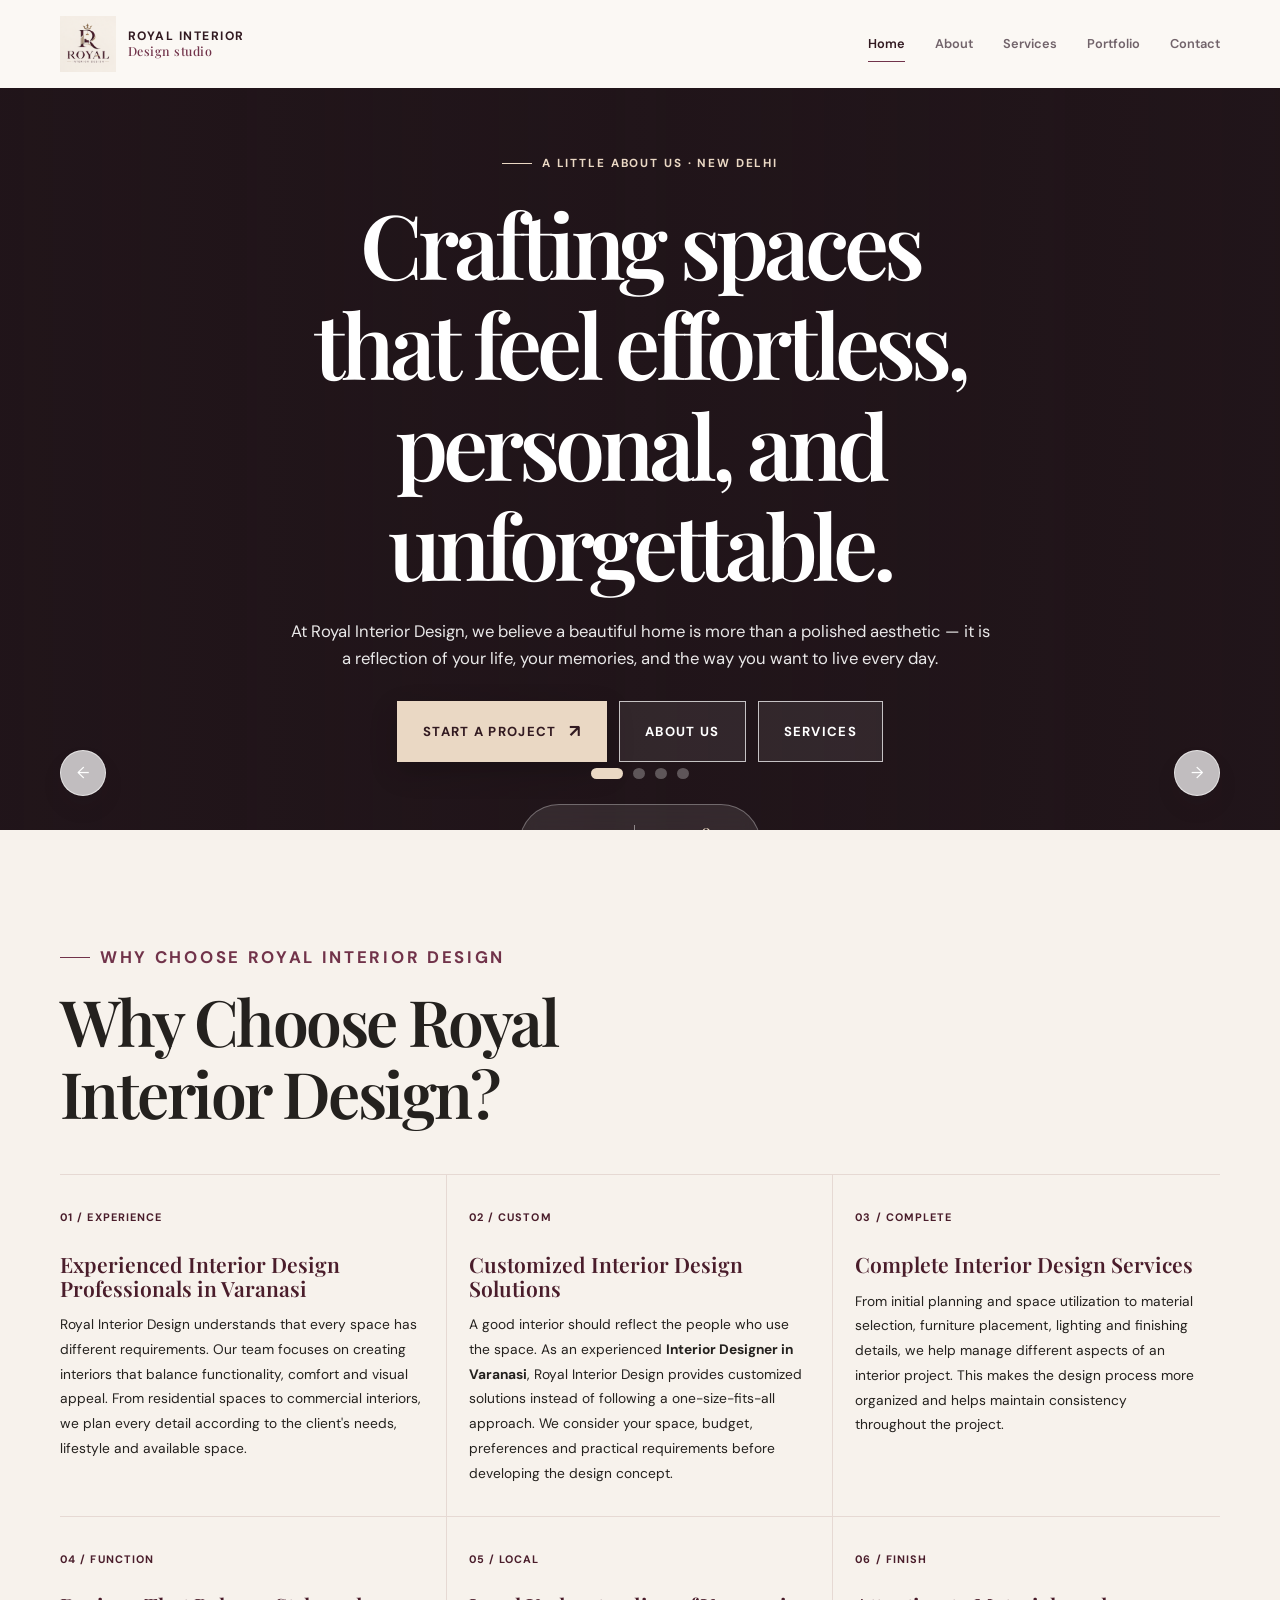
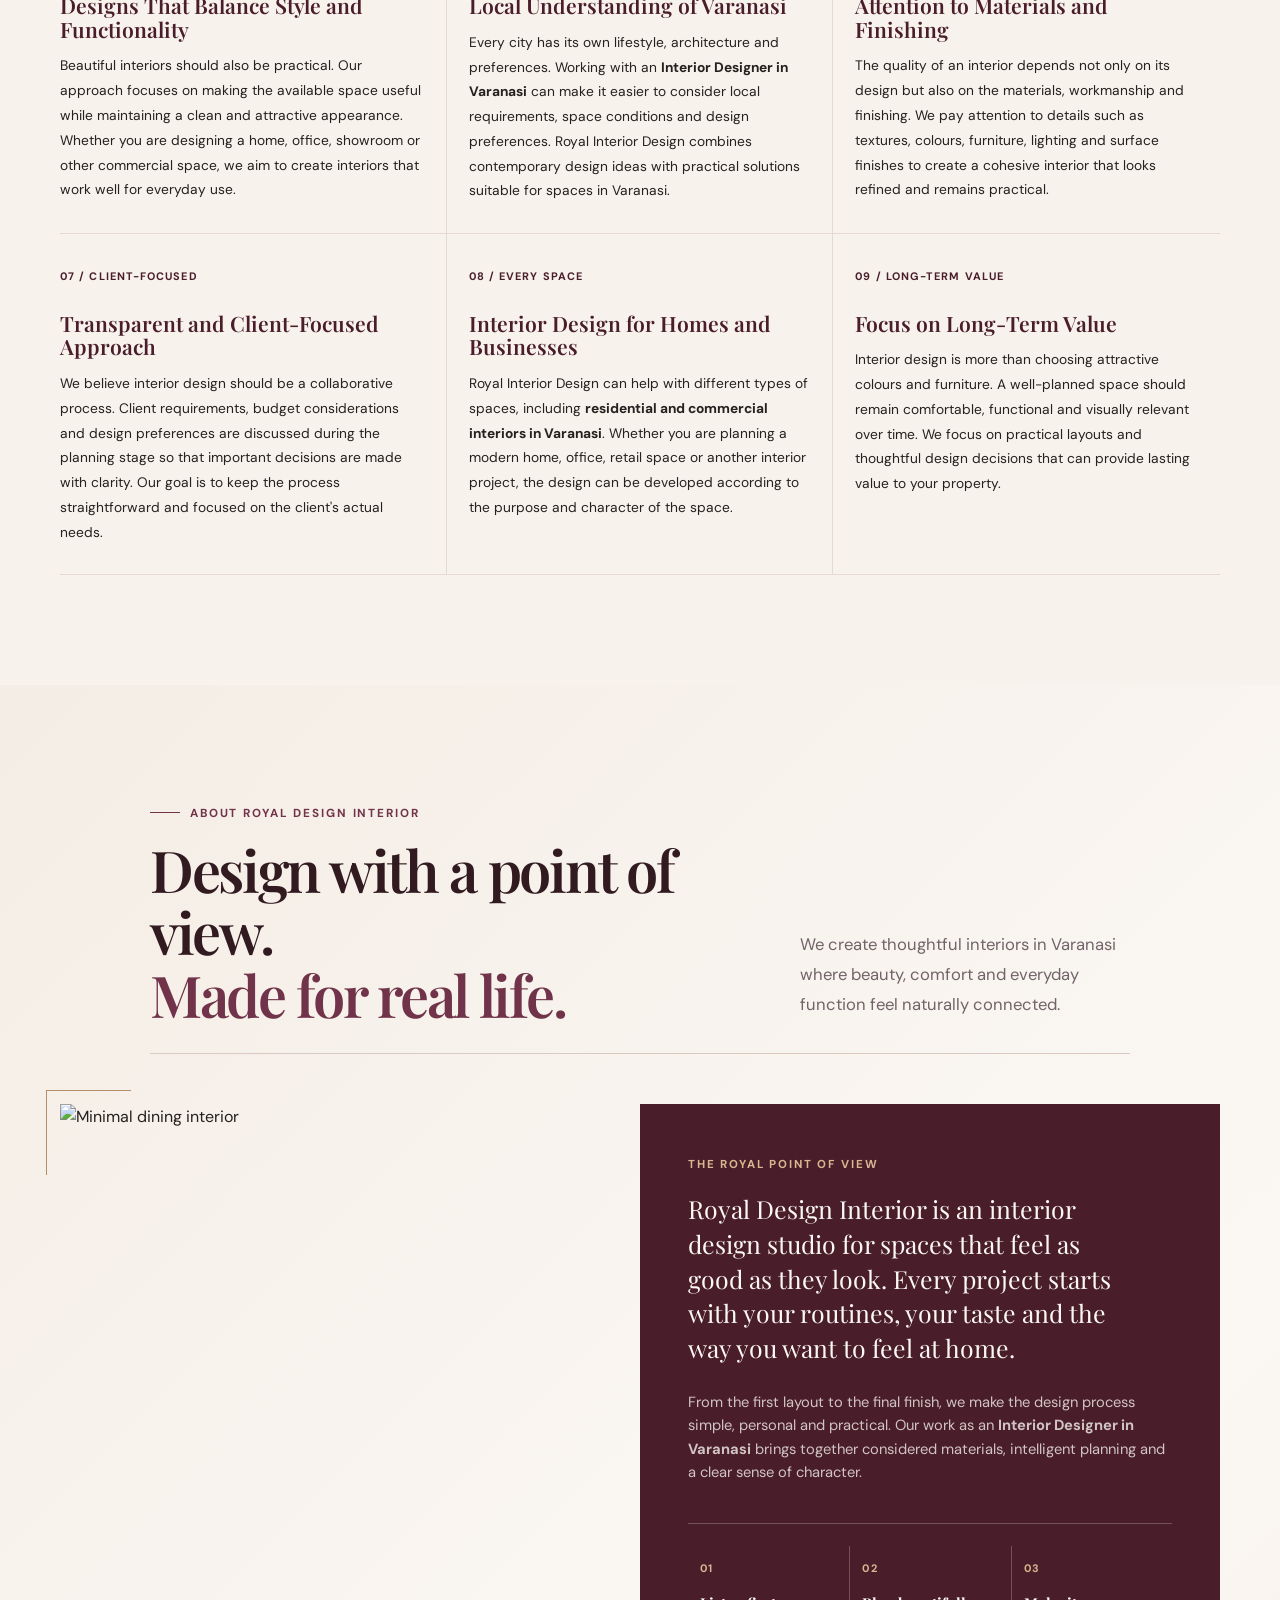
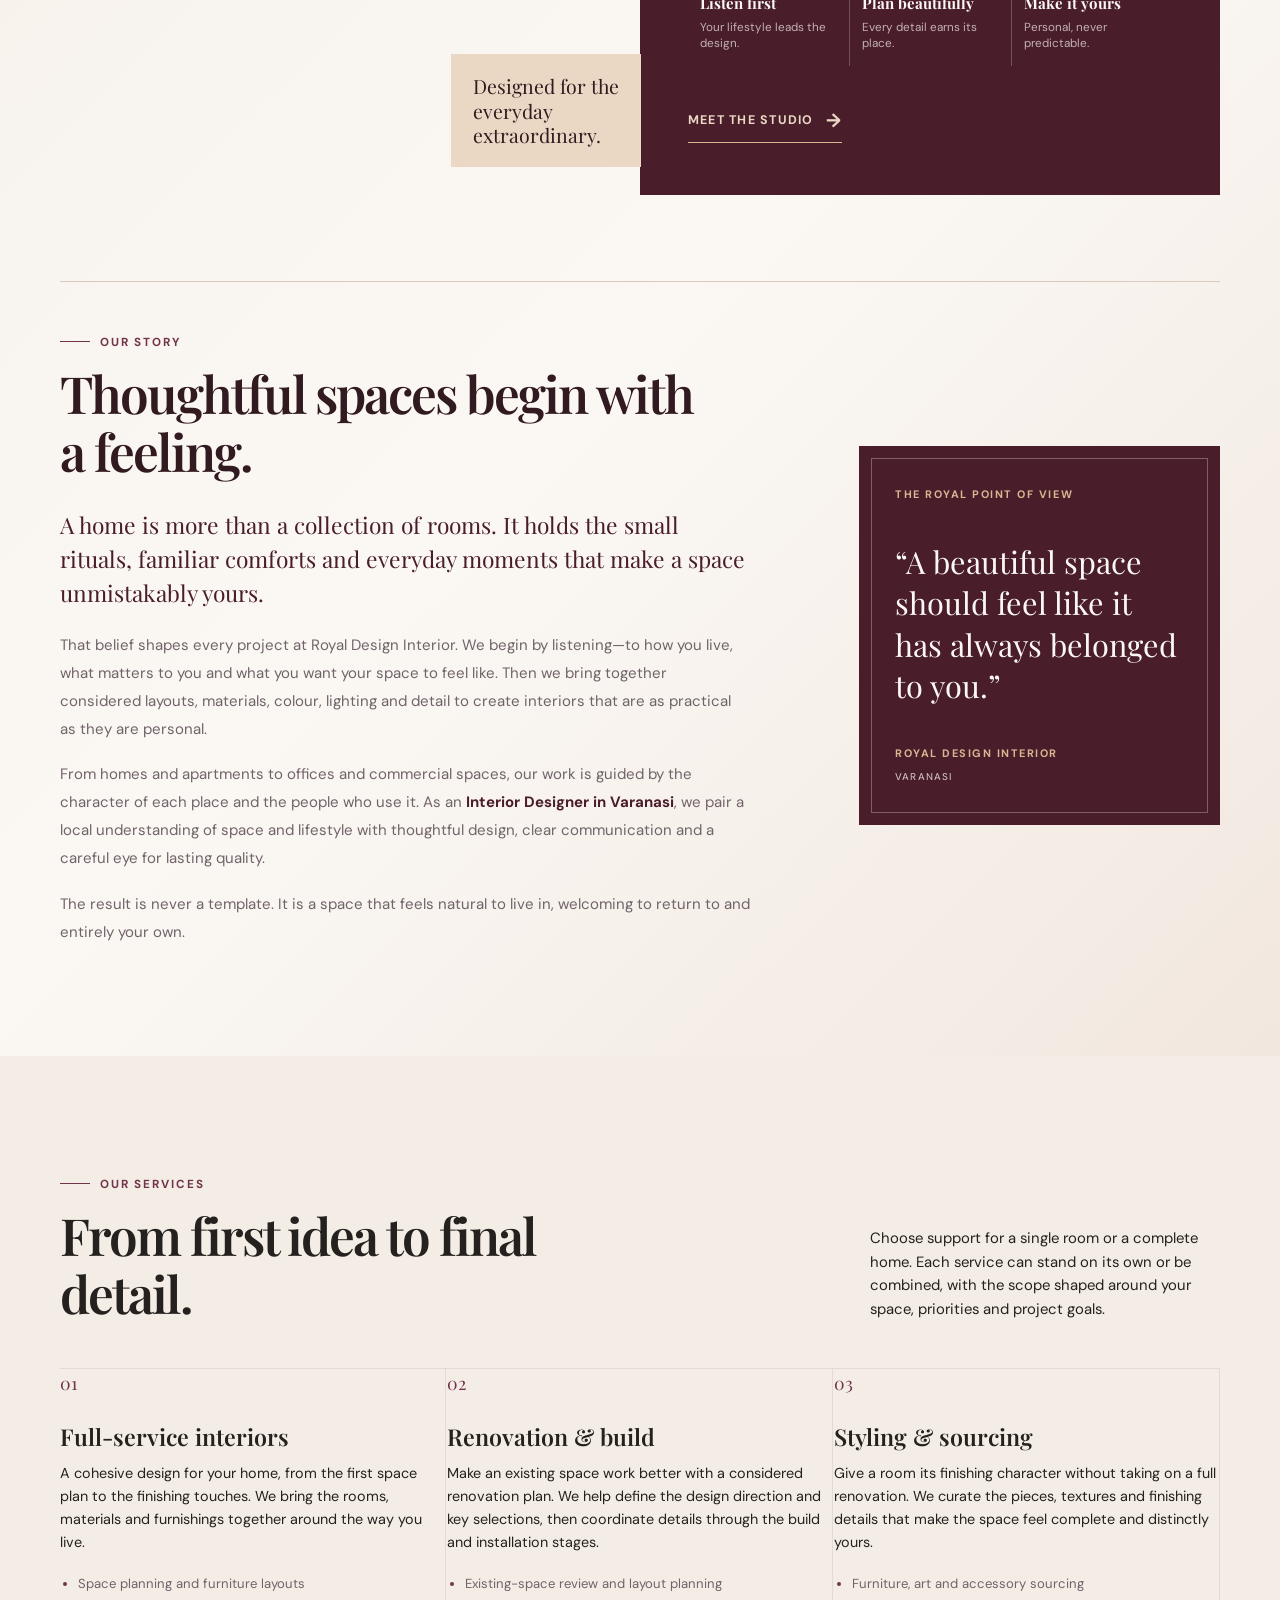
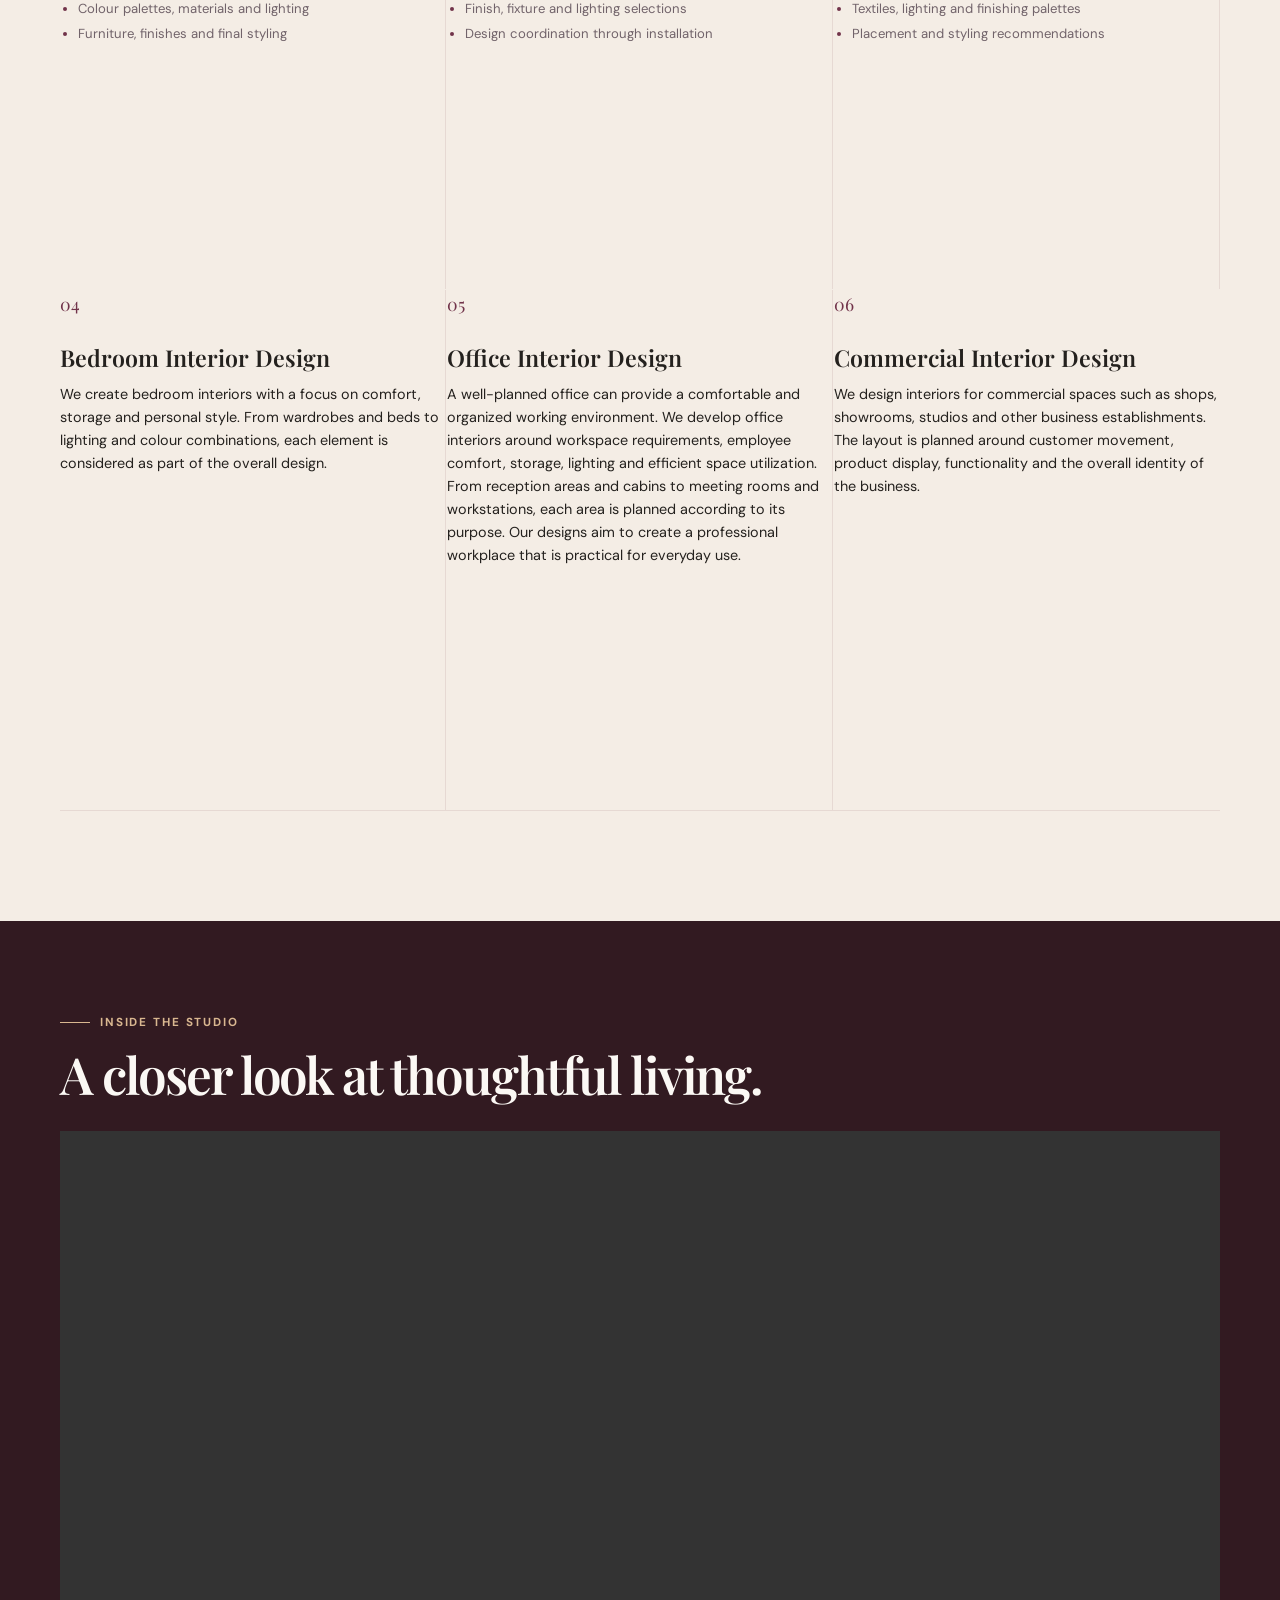
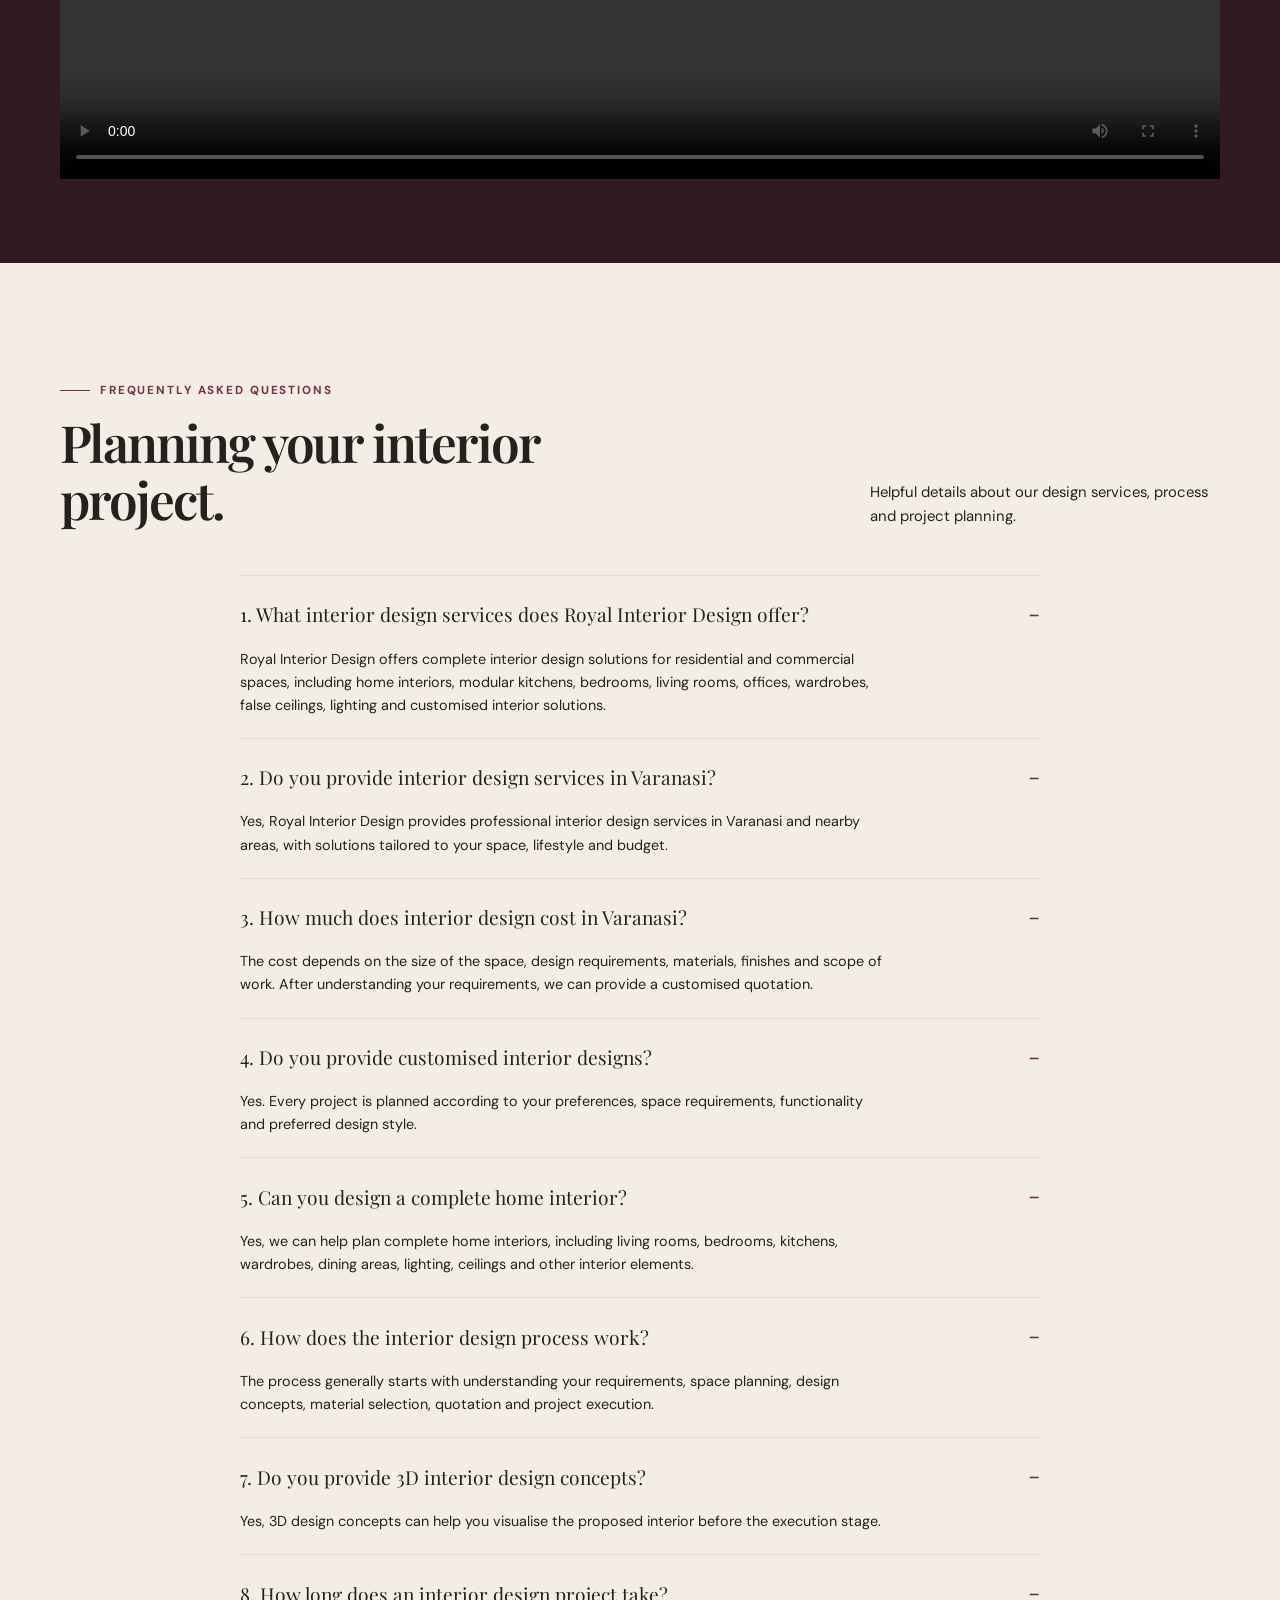
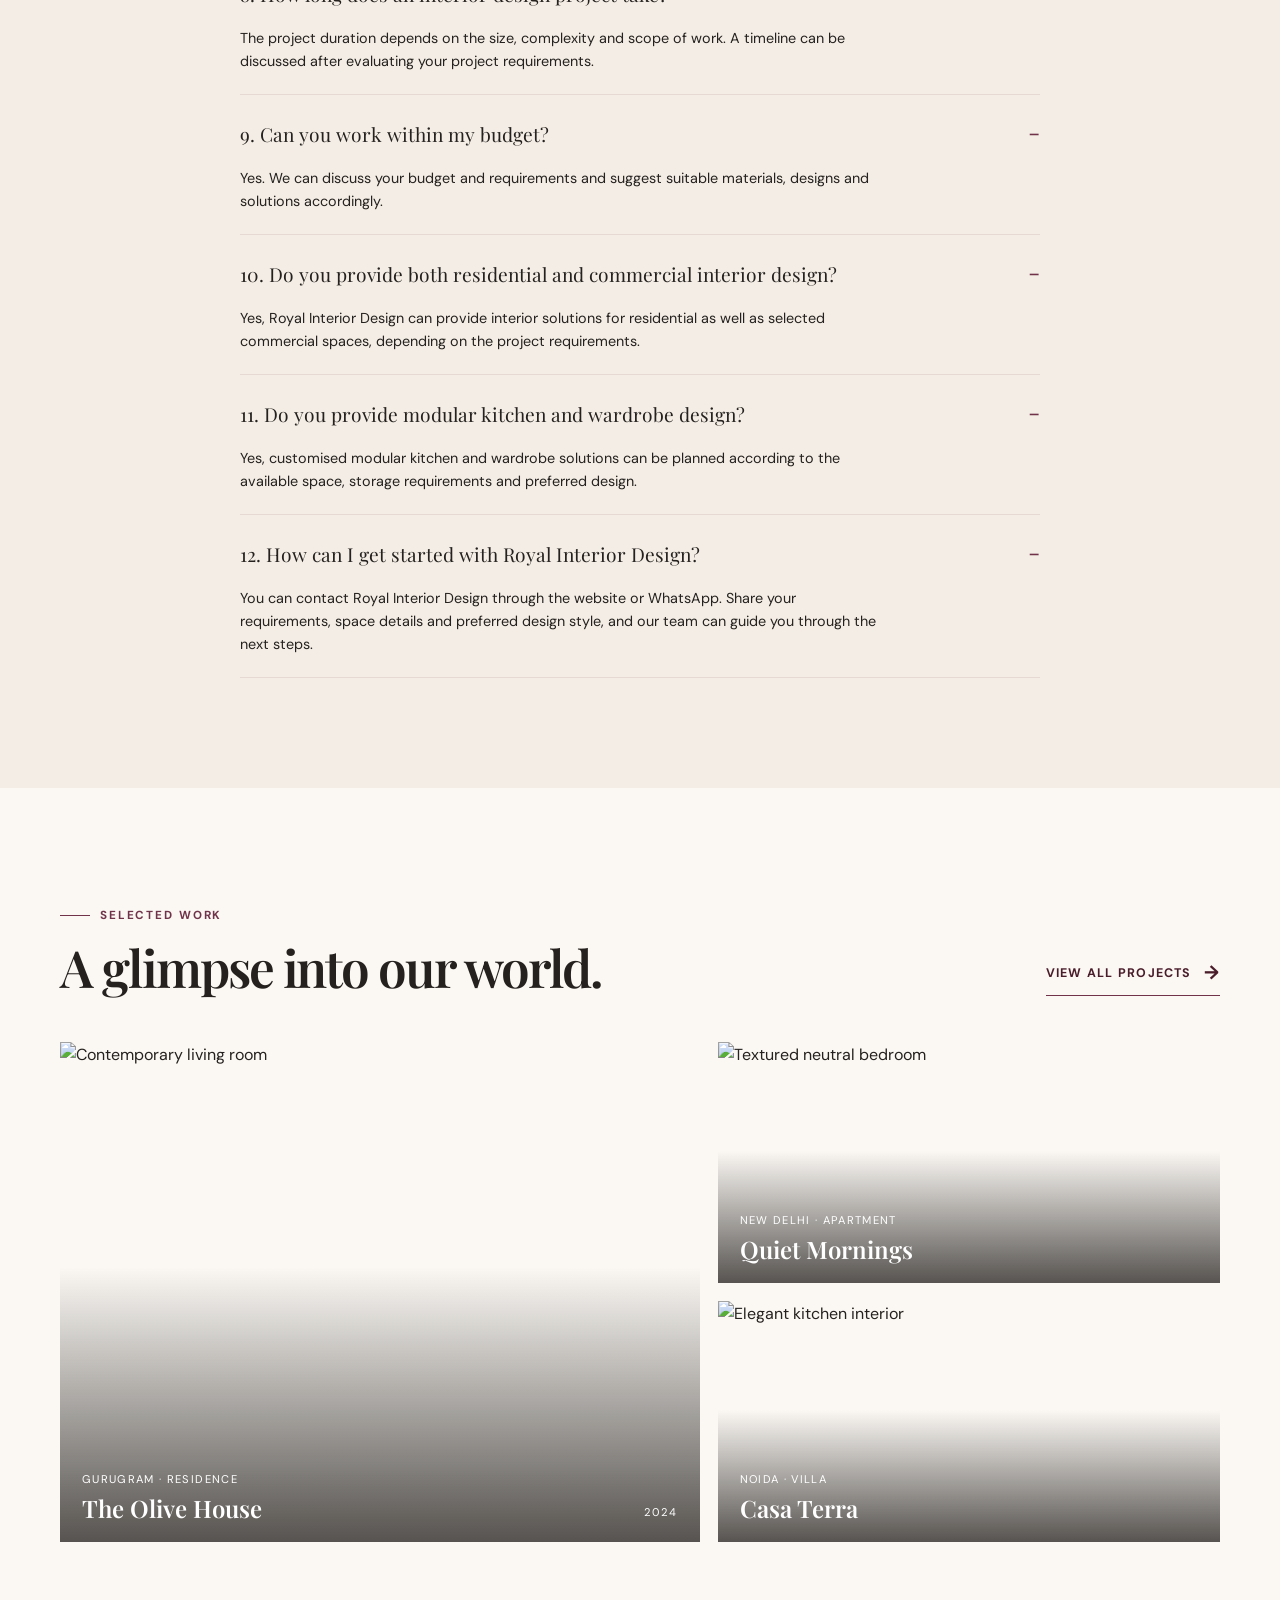
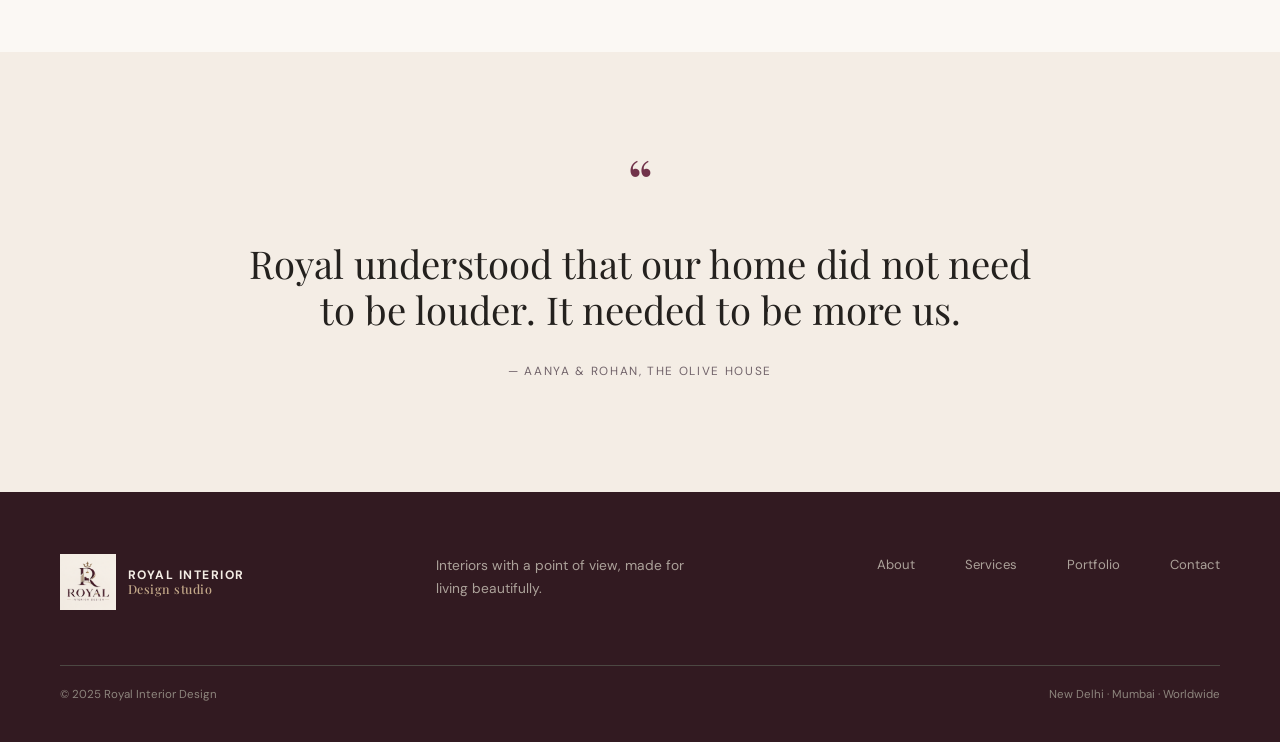
==== commit 11653355: "Normalize homepage HTML line endings Co-authored-by: Copilot <223556219+Copilot@users.noreply.github" ====
--- a/index.html
+++ b/index.html
@@ -1,407 +1,407 @@
-<!doctype html>
-<html lang="en">
-<head>
-<meta charset="utf-8">
-<meta name="viewport" content="width=device-width, initial-scale=1">
-<title>Royal Interior Design | Spaces with a soul</title>
-<link rel="stylesheet" href="styles.css">
-</head>
-<body class="home-page">
-<header class="site-header">
-<div class="container nav">
-<a class="brand" href="index.html">
-<span class="brand-mark">R</span>
-<span class="brand-name">Royal Interior<span>Design studio</span>
-</span>
-</a>
-<button class="menu-toggle" aria-label="Open menu" aria-expanded="false">☰</button>
-<nav class="nav-links">
-<a class="active" href="index.html">Home</a>
-<a href="about.html">About</a>
-<a href="services.html">Services</a>
-<a href="portfolio.html">Portfolio</a>
-<a href="contact.html">Contact</a>
-</nav>
-</div>
-</header>
-<main>
-<section class="hero">
-<video class="hero-video" autoplay muted loop playsinline preload="metadata" aria-hidden="true">
-<source src="image/mujhe_ek_accha_hotel_type_ghar%20(1).mp4" type="video/mp4">
-</video>
-<div class="slider">
-<div class="slides">
-<article class="slide active">
-<div class="container hero-content">
-<div class="hero-copy">
-<span class="eyebrow">A little about us · New Delhi</span>
-<h1>Crafting spaces that feel effortless, personal, and unforgettable.
-</h1>
-<p class="display-copy">At Royal Interior Design, we believe a beautiful home is more than a polished aesthetic — it is a reflection of your life, your memories, and the way you want to live every day.</p>
-<div class="hero-actions">
-<a class="btn solid arrow" href="contact.html">Start a project</a>
-<a class="btn hero-secondary" href="#about-us">About us</a>
-<a class="btn hero-secondary" href="#services">Services</a>
-</div>
-<div class="hero-meta">
-<div>
-<strong>12+</strong> years of craft</div>
-<span class="rule">
-</span>
-<div>
-<strong>48</strong> spaces shaped</div>
-</div>
-</div>
-</div>
-</article>
-<article class="slide">
-<div class="container hero-content">
-<div class="hero-copy">
-<span class="eyebrow">Bespoke bedrooms · Delhi</span>
-<h1>Luxury that feels <em>restful.</em>
-</h1>
-<p class="display-copy">We create layered, calming spaces with tactile finishes, custom furniture and details that slow the day down beautifully.</p>
-<a class="btn solid arrow" href="portfolio.html">View projects</a>
-<div class="hero-meta">
-<div>
-<strong>9</strong> signature sleep spaces</div>
-<span class="rule">
-</span>
-<div>
-<strong>24</strong> design consultations</div>
-</div>
-</div>
-</div>
-</article>
-<article class="slide">
-<div class="container hero-content">
-<div class="hero-copy">
-<span class="eyebrow">Dining & entertaining · Mumbai</span>
-<h1>Gathering spaces with <em>heart.</em>
-</h1>
-<p class="display-copy">From formal dinner settings to intimate family corners, every room is designed to welcome conversation and comfort.</p>
-<a class="btn solid arrow" href="services.html">Explore services</a>
-<div class="hero-meta">
-<div>
-<strong>35</strong> hospitality projects</div>
-<span class="rule">
-</span>
-<div>
-<strong>4.9/5</strong> client rating</div>
-</div>
-</div>
-</div>
-</article>
-<article class="slide">
-<div class="container hero-content">
-<div class="hero-copy">
-<span class="eyebrow">Kitchens · Crafted living</span>
-<h1>Spaces designed for <em>everyday joy.</em>
-</h1>
-<p class="display-copy">Practical, beautiful interiors that balance thoughtful storage, natural light and the rituals that make a home feel alive.</p>
-<a class="btn solid arrow" href="contact.html">Book a consult</a>
-<div class="hero-meta">
-<div>
-<strong>100%</strong> custom planning</div>
-<span class="rule">
-</span>
-<div>
-<strong>1:1</strong> design guidance</div>
-</div>
-</div>
-</div>
-</article>
-</div>
-<div class="slider-controls container">
-<div class="slider-arrow prev" aria-label="Previous slide">←</div>
-<div class="slider-dots" aria-label="Slide navigation">
-<button class="dot active" data-slide="0" type="button" aria-label="Go to slide 1">
-</button>
-<button class="dot" data-slide="1" type="button" aria-label="Go to slide 2">
-</button>
-<button class="dot" data-slide="2" type="button" aria-label="Go to slide 3">
-</button>
-<button class="dot" data-slide="3" type="button" aria-label="Go to slide 4">
-</button>
-</div>
-<div class="slider-arrow next" aria-label="Next slide">→</div>
-</div>
-</div>
-</section>
-<section class="section why-section" id="why-choose">
-<div class="container">
-<div class="section-heading why-heading">
-<div>
-<span class="eyebrow">Why Choose Royal Interior Design</span>
-<h2>Why Choose Royal Interior Design?</h2>
-</div>
-</div>
-<div class="why-grid">
-<article class="why-item">
-<span class="why-number">01 / EXPERIENCE</span>
-<h3>Experienced Interior Design Professionals in Varanasi</h3>
-<p>Royal Interior Design understands that every space has different requirements. Our team focuses on creating interiors that balance functionality, comfort and visual appeal. From residential spaces to commercial interiors, we plan every detail according to the client's needs, lifestyle and available space.</p>
-</article>
-<article class="why-item">
-<span class="why-number">02 / CUSTOM</span>
-<h3>Customized Interior Design Solutions</h3>
-<p>A good interior should reflect the people who use the space. As an experienced <strong>Interior Designer in Varanasi</strong>, Royal Interior Design provides customized solutions instead of following a one-size-fits-all approach. We consider your space, budget, preferences and practical requirements before developing the design concept.</p>
-</article>
-<article class="why-item">
-<span class="why-number">03 / COMPLETE</span>
-<h3>Complete Interior Design Services</h3>
-<p>From initial planning and space utilization to material selection, furniture placement, lighting and finishing details, we help manage different aspects of an interior project. This makes the design process more organized and helps maintain consistency throughout the project.</p>
-</article>
-<article class="why-item">
-<span class="why-number">04 / FUNCTION</span>
-<h3>Designs That Balance Style and Functionality</h3>
-<p>Beautiful interiors should also be practical. Our approach focuses on making the available space useful while maintaining a clean and attractive appearance. Whether you are designing a home, office, showroom or other commercial space, we aim to create interiors that work well for everyday use.</p>
-</article>
-<article class="why-item">
-<span class="why-number">05 / LOCAL</span>
-<h3>Local Understanding of Varanasi</h3>
-<p>Every city has its own lifestyle, architecture and preferences. Working with an <strong>Interior Designer in Varanasi</strong> can make it easier to consider local requirements, space conditions and design preferences. Royal Interior Design combines contemporary design ideas with practical solutions suitable for spaces in Varanasi.</p>
-</article>
-<article class="why-item">
-<span class="why-number">06 / FINISH</span>
-<h3>Attention to Materials and Finishing</h3>
-<p>The quality of an interior depends not only on its design but also on the materials, workmanship and finishing. We pay attention to details such as textures, colours, furniture, lighting and surface finishes to create a cohesive interior that looks refined and remains practical.</p>
-</article>
-<article class="why-item">
-<span class="why-number">07 / CLIENT-FOCUSED</span>
-<h3>Transparent and Client-Focused Approach</h3>
-<p>We believe interior design should be a collaborative process. Client requirements, budget considerations and design preferences are discussed during the planning stage so that important decisions are made with clarity. Our goal is to keep the process straightforward and focused on the client's actual needs.</p>
-</article>
-<article class="why-item">
-<span class="why-number">08 / EVERY SPACE</span>
-<h3>Interior Design for Homes and Businesses</h3>
-<p>Royal Interior Design can help with different types of spaces, including <strong>residential and commercial interiors in Varanasi</strong>. Whether you are planning a modern home, office, retail space or another interior project, the design can be developed according to the purpose and character of the space.</p>
-</article>
-<article class="why-item">
-<span class="why-number">09 / LONG-TERM VALUE</span>
-<h3>Focus on Long-Term Value</h3>
-<p>Interior design is more than choosing attractive colours and furniture. A well-planned space should remain comfortable, functional and visually relevant over time. We focus on practical layouts and thoughtful design decisions that can provide lasting value to your property.</p>
-</article>
-</div>
-</div>
-</section>
-<section class="section" id="about-us">
-<div class="container intro-wrap">
-<div class="intro-heading">
-<div>
-<span class="eyebrow">About Royal Design Interior</span>
-<h2>Design with a point of view.<br><em>Made for real life.</em></h2>
-</div>
-<p class="display-copy">We create thoughtful interiors in Varanasi where beauty, comfort and everyday function feel naturally connected.</p>
-</div>
-<div class="intro-grid">
-<div class="intro-image">
-<img src="https://images.unsplash.com/photo-1618221195710-dd6b41faaea6?auto=format&fit=crop&w=1100&q=85" alt="Minimal dining interior">
-<span class="image-note">Designed for the everyday extraordinary.</span>
-</div>
-<div class="intro-copy">
-<span class="intro-kicker">The Royal point of view</span>
-<p class="intro-lead">Royal Design Interior is an interior design studio for spaces that feel as good as they look. Every project starts with your routines, your taste and the way you want to feel at home.</p>
-<p>From the first layout to the final finish, we make the design process simple, personal and practical. Our work as an <strong>Interior Designer in Varanasi</strong> brings together considered materials, intelligent planning and a clear sense of character.</p>
-<div class="intro-points">
-<div><span>01</span><strong>Listen first</strong><p>Your lifestyle leads the design.</p></div>
-<div><span>02</span><strong>Plan beautifully</strong><p>Every detail earns its place.</p></div>
-<div><span>03</span><strong>Make it yours</strong><p>Personal, never predictable.</p></div>
-</div>
-<a class="link-arrow" href="about.html">Meet the studio</a>
-</div>
-</div>
-<div class="about-content">
-<div class="about-story">
-<div class="about-story-main">
-<div class="about-content-heading">
-<span class="eyebrow">Our story</span>
-<h2>Thoughtful spaces begin with a feeling.</h2>
-</div>
-<div class="about-story-copy">
-<p class="about-story-lead">A home is more than a collection of rooms. It holds the small rituals, familiar comforts and everyday moments that make a space unmistakably yours.</p>
-<p>That belief shapes every project at Royal Design Interior. We begin by listening—to how you live, what matters to you and what you want your space to feel like. Then we bring together considered layouts, materials, colour, lighting and detail to create interiors that are as practical as they are personal.</p>
-<p>From homes and apartments to offices and commercial spaces, our work is guided by the character of each place and the people who use it. As an <strong>Interior Designer in Varanasi</strong>, we pair a local understanding of space and lifestyle with thoughtful design, clear communication and a careful eye for lasting quality.</p>
-<p>The result is never a template. It is a space that feels natural to live in, welcoming to return to and entirely your own.</p>
-</div>
-</div>
-<aside class="about-story-note" aria-label="Our design philosophy">
-<span class="about-story-note-label">The Royal point of view</span>
-<p>“A beautiful space should feel like it has always belonged to you.”</p>
-<span class="about-story-signature">Royal Design Interior <span>Varanasi</span></span>
-</aside>
-</div>
-</div>
-</div>
-</div>
-</section>
-<section class="section tinted" id="services">
-<div class="container">
-<div class="section-heading">
-<div>
-<span class="eyebrow">Our services</span>
-<h2>From first idea to final detail.</h2>
-</div>
-<p>Choose support for a single room or a complete home. Each service can stand on its own or be combined, with the scope shaped around your space, priorities and project goals.</p>
-</div>
-<div class="service-grid">
-<article class="service-card">
-<span class="service-number">01</span>
-<h3>Full-service interiors</h3>
-<p>A cohesive design for your home, from the first space plan to the finishing touches. We bring the rooms, materials and furnishings together around the way you live.</p>
-<ul class="service-points">
-<li>Space planning and furniture layouts</li>
-<li>Colour palettes, materials and lighting</li>
-<li>Furniture, finishes and final styling</li>
-</ul>
-</article>
-<article class="service-card">
-<span class="service-number">02</span>
-<h3>Renovation & build</h3>
-<p>Make an existing space work better with a considered renovation plan. We help define the design direction and key selections, then coordinate details through the build and installation stages.</p>
-<ul class="service-points">
-<li>Existing-space review and layout planning</li>
-<li>Finish, fixture and lighting selections</li>
-<li>Design coordination through installation</li>
-</ul>
-</article>
-<article class="service-card">
-<span class="service-number">03</span>
-<h3>Styling & sourcing</h3>
-<p>Give a room its finishing character without taking on a full renovation. We curate the pieces, textures and finishing details that make the space feel complete and distinctly yours.</p>
-<ul class="service-points">
-<li>Furniture, art and accessory sourcing</li>
-<li>Textiles, lighting and finishing palettes</li>
-<li>Placement and styling recommendations</li>
-</ul>
-</article>
-<article class="service-card">
-<span class="service-number">04</span>
-<h3>Bedroom Interior Design</h3>
-<p>We create bedroom interiors with a focus on comfort, storage and personal style. From wardrobes and beds to lighting and colour combinations, each element is considered as part of the overall design.</p>
-</article>
-<article class="service-card">
-<span class="service-number">05</span>
-<h3>Office Interior Design</h3>
-<p>A well-planned office can provide a comfortable and organized working environment. We develop office interiors around workspace requirements, employee comfort, storage, lighting and efficient space utilization.</p>
-<p>From reception areas and cabins to meeting rooms and workstations, each area is planned according to its purpose. Our designs aim to create a professional workplace that is practical for everyday use.</p>
-</article>
-<article class="service-card">
-<span class="service-number">06</span>
-<h3>Commercial Interior Design</h3>
-<p>We design interiors for commercial spaces such as shops, showrooms, studios and other business establishments. The layout is planned around customer movement, product display, functionality and the overall identity of the business.</p>
-</article>
-</div>
-</div>
-</section>
-<section class="studio-film" aria-labelledby="studio-film-title">
-<div class="container">
-<div class="section-heading">
-<div>
-<span class="eyebrow">Inside the studio</span>
-<h2 id="studio-film-title">A closer look at thoughtful living.</h2>
-</div>
-</div>
-<video class="studio-film-video" controls playsinline preload="metadata" aria-label="Royal Interior Design studio film">
-<source src="image/studio-film.mp4" type="video/mp4">
-Your browser does not support the video element.
-</video>
-</div>
-</section>
-<section class="section tinted">
-<div class="container">
-<div class="section-heading">
-<div><span class="eyebrow">Frequently asked questions</span><h2>Planning your interior project.</h2></div>
-<p>Helpful details about our design services, process and project planning.</p>
-</div>
-<div class="faq-list">
-<details open><summary>1. What interior design services does Royal Interior Design offer?</summary><p>Royal Interior Design offers complete interior design solutions for residential and commercial spaces, including home interiors, modular kitchens, bedrooms, living rooms, offices, wardrobes, false ceilings, lighting and customised interior solutions.</p></details>
-<details open><summary>2. Do you provide interior design services in Varanasi?</summary><p>Yes, Royal Interior Design provides professional interior design services in Varanasi and nearby areas, with solutions tailored to your space, lifestyle and budget.</p></details>
-<details open><summary>3. How much does interior design cost in Varanasi?</summary><p>The cost depends on the size of the space, design requirements, materials, finishes and scope of work. After understanding your requirements, we can provide a customised quotation.</p></details>
-<details open><summary>4. Do you provide customised interior designs?</summary><p>Yes. Every project is planned according to your preferences, space requirements, functionality and preferred design style.</p></details>
-<details open><summary>5. Can you design a complete home interior?</summary><p>Yes, we can help plan complete home interiors, including living rooms, bedrooms, kitchens, wardrobes, dining areas, lighting, ceilings and other interior elements.</p></details>
-<details open><summary>6. How does the interior design process work?</summary><p>The process generally starts with understanding your requirements, space planning, design concepts, material selection, quotation and project execution.</p></details>
-<details open><summary>7. Do you provide 3D interior design concepts?</summary><p>Yes, 3D design concepts can help you visualise the proposed interior before the execution stage.</p></details>
-<details open><summary>8. How long does an interior design project take?</summary><p>The project duration depends on the size, complexity and scope of work. A timeline can be discussed after evaluating your project requirements.</p></details>
-<details open><summary>9. Can you work within my budget?</summary><p>Yes. We can discuss your budget and requirements and suggest suitable materials, designs and solutions accordingly.</p></details>
-<details open><summary>10. Do you provide both residential and commercial interior design?</summary><p>Yes, Royal Interior Design can provide interior solutions for residential as well as selected commercial spaces, depending on the project requirements.</p></details>
-<details open><summary>11. Do you provide modular kitchen and wardrobe design?</summary><p>Yes, customised modular kitchen and wardrobe solutions can be planned according to the available space, storage requirements and preferred design.</p></details>
-<details open><summary>12. How can I get started with Royal Interior Design?</summary><p>You can contact Royal Interior Design through the website or WhatsApp. Share your requirements, space details and preferred design style, and our team can guide you through the next steps.</p></details>
-</div>
-</div>
-</section>
-<section class="section">
-<div class="container">
-<div class="section-heading">
-<div>
-<span class="eyebrow">Selected work</span>
-<h2>A glimpse into our world.</h2>
-</div>
-<a class="link-arrow" href="portfolio.html">View all projects</a>
-</div>
-<div class="projects-grid">
-<a class="project" href="portfolio.html">
-<img src="https://images.unsplash.com/photo-1617104678098-de229db51175?auto=format&fit=crop&w=1100&q=85" alt="Contemporary living room">
-<div class="project-label">
-<div>
-<span>Gurugram · Residence</span>
-<h3>The Olive House</h3>
-</div>
-<span>2024</span>
-</div>
-</a>
-<div class="project-stack">
-<a class="project small" href="portfolio.html">
-<img src="https://images.unsplash.com/photo-1618220179428-22790b461013?auto=format&fit=crop&w=900&q=85" alt="Textured neutral bedroom">
-<div class="project-label">
-<div>
-<span>New Delhi · Apartment</span>
-<h3>Quiet Mornings</h3>
-</div>
-</div>
-</a>
-<a class="project small" href="portfolio.html">
-<img src="https://images.unsplash.com/photo-1600566753190-17f0baa2a6c3?auto=format&fit=crop&w=900&q=85" alt="Elegant kitchen interior">
-<div class="project-label">
-<div>
-<span>Noida · Villa</span>
-<h3>Casa Terra</h3>
-</div>
-</div>
-</a>
-</div>
-</div>
-</div>
-</section>
-<section class="section tinted">
-<div class="container quote">
-<span class="quote-mark">“</span>
-<p>Royal understood that our home did not need to be louder. It needed to be more us.</p>
-<cite>— Aanya & Rohan, The Olive House</cite>
-</div>
-</section>
-</main>
-<footer class="site-footer">
-<div class="container footer-top">
-<a class="brand footer-brand" href="index.html">
-<span class="brand-mark">R</span>
-<span class="brand-name">Royal Interior<span>Design studio</span>
-</span>
-</a>
-<p>Interiors with a point of view, made for living beautifully.</p>
-<div class="footer-links">
-<a href="about.html">About</a>
-<a href="services.html">Services</a>
-<a href="portfolio.html">Portfolio</a>
-<a href="contact.html">Contact</a>
-</div>
-</div>
-<div class="container footer-bottom">
-<p>© 2025 Royal Interior Design</p>
-<p>New Delhi · Mumbai · Worldwide</p>
-</div>
-</footer>
-<script src="script.js">
-</script>
-</body>
+<!doctype html>
+<html lang="en">
+<head>
+<meta charset="utf-8">
+<meta name="viewport" content="width=device-width, initial-scale=1">
+<title>Royal Interior Design | Spaces with a soul</title>
+<link rel="stylesheet" href="styles.css">
+</head>
+<body class="home-page">
+<header class="site-header">
+<div class="container nav">
+<a class="brand" href="index.html">
+<span class="brand-mark">R</span>
+<span class="brand-name">Royal Interior<span>Design studio</span>
+</span>
+</a>
+<button class="menu-toggle" aria-label="Open menu" aria-expanded="false">☰</button>
+<nav class="nav-links">
+<a class="active" href="index.html">Home</a>
+<a href="about.html">About</a>
+<a href="services.html">Services</a>
+<a href="portfolio.html">Portfolio</a>
+<a href="contact.html">Contact</a>
+</nav>
+</div>
+</header>
+<main>
+<section class="hero">
+<video class="hero-video" autoplay muted loop playsinline preload="metadata" aria-hidden="true">
+<source src="image/mujhe_ek_accha_hotel_type_ghar%20(1).mp4" type="video/mp4">
+</video>
+<div class="slider">
+<div class="slides">
+<article class="slide active">
+<div class="container hero-content">
+<div class="hero-copy">
+<span class="eyebrow">A little about us · New Delhi</span>
+<h1>Crafting spaces that feel effortless, personal, and unforgettable.
+</h1>
+<p class="display-copy">At Royal Interior Design, we believe a beautiful home is more than a polished aesthetic — it is a reflection of your life, your memories, and the way you want to live every day.</p>
+<div class="hero-actions">
+<a class="btn solid arrow" href="contact.html">Start a project</a>
+<a class="btn hero-secondary" href="#about-us">About us</a>
+<a class="btn hero-secondary" href="#services">Services</a>
+</div>
+<div class="hero-meta">
+<div>
+<strong>12+</strong> years of craft</div>
+<span class="rule">
+</span>
+<div>
+<strong>48</strong> spaces shaped</div>
+</div>
+</div>
+</div>
+</article>
+<article class="slide">
+<div class="container hero-content">
+<div class="hero-copy">
+<span class="eyebrow">Bespoke bedrooms · Delhi</span>
+<h1>Luxury that feels <em>restful.</em>
+</h1>
+<p class="display-copy">We create layered, calming spaces with tactile finishes, custom furniture and details that slow the day down beautifully.</p>
+<a class="btn solid arrow" href="portfolio.html">View projects</a>
+<div class="hero-meta">
+<div>
+<strong>9</strong> signature sleep spaces</div>
+<span class="rule">
+</span>
+<div>
+<strong>24</strong> design consultations</div>
+</div>
+</div>
+</div>
+</article>
+<article class="slide">
+<div class="container hero-content">
+<div class="hero-copy">
+<span class="eyebrow">Dining & entertaining · Mumbai</span>
+<h1>Gathering spaces with <em>heart.</em>
+</h1>
+<p class="display-copy">From formal dinner settings to intimate family corners, every room is designed to welcome conversation and comfort.</p>
+<a class="btn solid arrow" href="services.html">Explore services</a>
+<div class="hero-meta">
+<div>
+<strong>35</strong> hospitality projects</div>
+<span class="rule">
+</span>
+<div>
+<strong>4.9/5</strong> client rating</div>
+</div>
+</div>
+</div>
+</article>
+<article class="slide">
+<div class="container hero-content">
+<div class="hero-copy">
+<span class="eyebrow">Kitchens · Crafted living</span>
+<h1>Spaces designed for <em>everyday joy.</em>
+</h1>
+<p class="display-copy">Practical, beautiful interiors that balance thoughtful storage, natural light and the rituals that make a home feel alive.</p>
+<a class="btn solid arrow" href="contact.html">Book a consult</a>
+<div class="hero-meta">
+<div>
+<strong>100%</strong> custom planning</div>
+<span class="rule">
+</span>
+<div>
+<strong>1:1</strong> design guidance</div>
+</div>
+</div>
+</div>
+</article>
+</div>
+<div class="slider-controls container">
+<div class="slider-arrow prev" aria-label="Previous slide">←</div>
+<div class="slider-dots" aria-label="Slide navigation">
+<button class="dot active" data-slide="0" type="button" aria-label="Go to slide 1">
+</button>
+<button class="dot" data-slide="1" type="button" aria-label="Go to slide 2">
+</button>
+<button class="dot" data-slide="2" type="button" aria-label="Go to slide 3">
+</button>
+<button class="dot" data-slide="3" type="button" aria-label="Go to slide 4">
+</button>
+</div>
+<div class="slider-arrow next" aria-label="Next slide">→</div>
+</div>
+</div>
+</section>
+<section class="section why-section" id="why-choose">
+<div class="container">
+<div class="section-heading why-heading">
+<div>
+<span class="eyebrow">Why Choose Royal Interior Design</span>
+<h2>Why Choose Royal Interior Design?</h2>
+</div>
+</div>
+<div class="why-grid">
+<article class="why-item">
+<span class="why-number">01 / EXPERIENCE</span>
+<h3>Experienced Interior Design Professionals in Varanasi</h3>
+<p>Royal Interior Design understands that every space has different requirements. Our team focuses on creating interiors that balance functionality, comfort and visual appeal. From residential spaces to commercial interiors, we plan every detail according to the client's needs, lifestyle and available space.</p>
+</article>
+<article class="why-item">
+<span class="why-number">02 / CUSTOM</span>
+<h3>Customized Interior Design Solutions</h3>
+<p>A good interior should reflect the people who use the space. As an experienced <strong>Interior Designer in Varanasi</strong>, Royal Interior Design provides customized solutions instead of following a one-size-fits-all approach. We consider your space, budget, preferences and practical requirements before developing the design concept.</p>
+</article>
+<article class="why-item">
+<span class="why-number">03 / COMPLETE</span>
+<h3>Complete Interior Design Services</h3>
+<p>From initial planning and space utilization to material selection, furniture placement, lighting and finishing details, we help manage different aspects of an interior project. This makes the design process more organized and helps maintain consistency throughout the project.</p>
+</article>
+<article class="why-item">
+<span class="why-number">04 / FUNCTION</span>
+<h3>Designs That Balance Style and Functionality</h3>
+<p>Beautiful interiors should also be practical. Our approach focuses on making the available space useful while maintaining a clean and attractive appearance. Whether you are designing a home, office, showroom or other commercial space, we aim to create interiors that work well for everyday use.</p>
+</article>
+<article class="why-item">
+<span class="why-number">05 / LOCAL</span>
+<h3>Local Understanding of Varanasi</h3>
+<p>Every city has its own lifestyle, architecture and preferences. Working with an <strong>Interior Designer in Varanasi</strong> can make it easier to consider local requirements, space conditions and design preferences. Royal Interior Design combines contemporary design ideas with practical solutions suitable for spaces in Varanasi.</p>
+</article>
+<article class="why-item">
+<span class="why-number">06 / FINISH</span>
+<h3>Attention to Materials and Finishing</h3>
+<p>The quality of an interior depends not only on its design but also on the materials, workmanship and finishing. We pay attention to details such as textures, colours, furniture, lighting and surface finishes to create a cohesive interior that looks refined and remains practical.</p>
+</article>
+<article class="why-item">
+<span class="why-number">07 / CLIENT-FOCUSED</span>
+<h3>Transparent and Client-Focused Approach</h3>
+<p>We believe interior design should be a collaborative process. Client requirements, budget considerations and design preferences are discussed during the planning stage so that important decisions are made with clarity. Our goal is to keep the process straightforward and focused on the client's actual needs.</p>
+</article>
+<article class="why-item">
+<span class="why-number">08 / EVERY SPACE</span>
+<h3>Interior Design for Homes and Businesses</h3>
+<p>Royal Interior Design can help with different types of spaces, including <strong>residential and commercial interiors in Varanasi</strong>. Whether you are planning a modern home, office, retail space or another interior project, the design can be developed according to the purpose and character of the space.</p>
+</article>
+<article class="why-item">
+<span class="why-number">09 / LONG-TERM VALUE</span>
+<h3>Focus on Long-Term Value</h3>
+<p>Interior design is more than choosing attractive colours and furniture. A well-planned space should remain comfortable, functional and visually relevant over time. We focus on practical layouts and thoughtful design decisions that can provide lasting value to your property.</p>
+</article>
+</div>
+</div>
+</section>
+<section class="section" id="about-us">
+<div class="container intro-wrap">
+<div class="intro-heading">
+<div>
+<span class="eyebrow">About Royal Design Interior</span>
+<h2>Design with a point of view.<br><em>Made for real life.</em></h2>
+</div>
+<p class="display-copy">We create thoughtful interiors in Varanasi where beauty, comfort and everyday function feel naturally connected.</p>
+</div>
+<div class="intro-grid">
+<div class="intro-image">
+<img src="https://images.unsplash.com/photo-1618221195710-dd6b41faaea6?auto=format&fit=crop&w=1100&q=85" alt="Minimal dining interior">
+<span class="image-note">Designed for the everyday extraordinary.</span>
+</div>
+<div class="intro-copy">
+<span class="intro-kicker">The Royal point of view</span>
+<p class="intro-lead">Royal Design Interior is an interior design studio for spaces that feel as good as they look. Every project starts with your routines, your taste and the way you want to feel at home.</p>
+<p>From the first layout to the final finish, we make the design process simple, personal and practical. Our work as an <strong>Interior Designer in Varanasi</strong> brings together considered materials, intelligent planning and a clear sense of character.</p>
+<div class="intro-points">
+<div><span>01</span><strong>Listen first</strong><p>Your lifestyle leads the design.</p></div>
+<div><span>02</span><strong>Plan beautifully</strong><p>Every detail earns its place.</p></div>
+<div><span>03</span><strong>Make it yours</strong><p>Personal, never predictable.</p></div>
+</div>
+<a class="link-arrow" href="about.html">Meet the studio</a>
+</div>
+</div>
+<div class="about-content">
+<div class="about-story">
+<div class="about-story-main">
+<div class="about-content-heading">
+<span class="eyebrow">Our story</span>
+<h2>Thoughtful spaces begin with a feeling.</h2>
+</div>
+<div class="about-story-copy">
+<p class="about-story-lead">A home is more than a collection of rooms. It holds the small rituals, familiar comforts and everyday moments that make a space unmistakably yours.</p>
+<p>That belief shapes every project at Royal Design Interior. We begin by listening—to how you live, what matters to you and what you want your space to feel like. Then we bring together considered layouts, materials, colour, lighting and detail to create interiors that are as practical as they are personal.</p>
+<p>From homes and apartments to offices and commercial spaces, our work is guided by the character of each place and the people who use it. As an <strong>Interior Designer in Varanasi</strong>, we pair a local understanding of space and lifestyle with thoughtful design, clear communication and a careful eye for lasting quality.</p>
+<p>The result is never a template. It is a space that feels natural to live in, welcoming to return to and entirely your own.</p>
+</div>
+</div>
+<aside class="about-story-note" aria-label="Our design philosophy">
+<span class="about-story-note-label">The Royal point of view</span>
+<p>“A beautiful space should feel like it has always belonged to you.”</p>
+<span class="about-story-signature">Royal Design Interior <span>Varanasi</span></span>
+</aside>
+</div>
+</div>
+</div>
+</div>
+</section>
+<section class="section tinted" id="services">
+<div class="container">
+<div class="section-heading">
+<div>
+<span class="eyebrow">Our services</span>
+<h2>From first idea to final detail.</h2>
+</div>
+<p>Choose support for a single room or a complete home. Each service can stand on its own or be combined, with the scope shaped around your space, priorities and project goals.</p>
+</div>
+<div class="service-grid">
+<article class="service-card">
+<span class="service-number">01</span>
+<h3>Full-service interiors</h3>
+<p>A cohesive design for your home, from the first space plan to the finishing touches. We bring the rooms, materials and furnishings together around the way you live.</p>
+<ul class="service-points">
+<li>Space planning and furniture layouts</li>
+<li>Colour palettes, materials and lighting</li>
+<li>Furniture, finishes and final styling</li>
+</ul>
+</article>
+<article class="service-card">
+<span class="service-number">02</span>
+<h3>Renovation & build</h3>
+<p>Make an existing space work better with a considered renovation plan. We help define the design direction and key selections, then coordinate details through the build and installation stages.</p>
+<ul class="service-points">
+<li>Existing-space review and layout planning</li>
+<li>Finish, fixture and lighting selections</li>
+<li>Design coordination through installation</li>
+</ul>
+</article>
+<article class="service-card">
+<span class="service-number">03</span>
+<h3>Styling & sourcing</h3>
+<p>Give a room its finishing character without taking on a full renovation. We curate the pieces, textures and finishing details that make the space feel complete and distinctly yours.</p>
+<ul class="service-points">
+<li>Furniture, art and accessory sourcing</li>
+<li>Textiles, lighting and finishing palettes</li>
+<li>Placement and styling recommendations</li>
+</ul>
+</article>
+<article class="service-card">
+<span class="service-number">04</span>
+<h3>Bedroom Interior Design</h3>
+<p>We create bedroom interiors with a focus on comfort, storage and personal style. From wardrobes and beds to lighting and colour combinations, each element is considered as part of the overall design.</p>
+</article>
+<article class="service-card">
+<span class="service-number">05</span>
+<h3>Office Interior Design</h3>
+<p>A well-planned office can provide a comfortable and organized working environment. We develop office interiors around workspace requirements, employee comfort, storage, lighting and efficient space utilization.</p>
+<p>From reception areas and cabins to meeting rooms and workstations, each area is planned according to its purpose. Our designs aim to create a professional workplace that is practical for everyday use.</p>
+</article>
+<article class="service-card">
+<span class="service-number">06</span>
+<h3>Commercial Interior Design</h3>
+<p>We design interiors for commercial spaces such as shops, showrooms, studios and other business establishments. The layout is planned around customer movement, product display, functionality and the overall identity of the business.</p>
+</article>
+</div>
+</div>
+</section>
+<section class="studio-film" aria-labelledby="studio-film-title">
+<div class="container">
+<div class="section-heading">
+<div>
+<span class="eyebrow">Inside the studio</span>
+<h2 id="studio-film-title">A closer look at thoughtful living.</h2>
+</div>
+</div>
+<video class="studio-film-video" controls playsinline preload="metadata" aria-label="Royal Interior Design studio film">
+<source src="image/studio-film.mp4" type="video/mp4">
+Your browser does not support the video element.
+</video>
+</div>
+</section>
+<section class="section tinted">
+<div class="container">
+<div class="section-heading">
+<div><span class="eyebrow">Frequently asked questions</span><h2>Planning your interior project.</h2></div>
+<p>Helpful details about our design services, process and project planning.</p>
+</div>
+<div class="faq-list">
+<details open><summary>1. What interior design services does Royal Interior Design offer?</summary><p>Royal Interior Design offers complete interior design solutions for residential and commercial spaces, including home interiors, modular kitchens, bedrooms, living rooms, offices, wardrobes, false ceilings, lighting and customised interior solutions.</p></details>
+<details open><summary>2. Do you provide interior design services in Varanasi?</summary><p>Yes, Royal Interior Design provides professional interior design services in Varanasi and nearby areas, with solutions tailored to your space, lifestyle and budget.</p></details>
+<details open><summary>3. How much does interior design cost in Varanasi?</summary><p>The cost depends on the size of the space, design requirements, materials, finishes and scope of work. After understanding your requirements, we can provide a customised quotation.</p></details>
+<details open><summary>4. Do you provide customised interior designs?</summary><p>Yes. Every project is planned according to your preferences, space requirements, functionality and preferred design style.</p></details>
+<details open><summary>5. Can you design a complete home interior?</summary><p>Yes, we can help plan complete home interiors, including living rooms, bedrooms, kitchens, wardrobes, dining areas, lighting, ceilings and other interior elements.</p></details>
+<details open><summary>6. How does the interior design process work?</summary><p>The process generally starts with understanding your requirements, space planning, design concepts, material selection, quotation and project execution.</p></details>
+<details open><summary>7. Do you provide 3D interior design concepts?</summary><p>Yes, 3D design concepts can help you visualise the proposed interior before the execution stage.</p></details>
+<details open><summary>8. How long does an interior design project take?</summary><p>The project duration depends on the size, complexity and scope of work. A timeline can be discussed after evaluating your project requirements.</p></details>
+<details open><summary>9. Can you work within my budget?</summary><p>Yes. We can discuss your budget and requirements and suggest suitable materials, designs and solutions accordingly.</p></details>
+<details open><summary>10. Do you provide both residential and commercial interior design?</summary><p>Yes, Royal Interior Design can provide interior solutions for residential as well as selected commercial spaces, depending on the project requirements.</p></details>
+<details open><summary>11. Do you provide modular kitchen and wardrobe design?</summary><p>Yes, customised modular kitchen and wardrobe solutions can be planned according to the available space, storage requirements and preferred design.</p></details>
+<details open><summary>12. How can I get started with Royal Interior Design?</summary><p>You can contact Royal Interior Design through the website or WhatsApp. Share your requirements, space details and preferred design style, and our team can guide you through the next steps.</p></details>
+</div>
+</div>
+</section>
+<section class="section">
+<div class="container">
+<div class="section-heading">
+<div>
+<span class="eyebrow">Selected work</span>
+<h2>A glimpse into our world.</h2>
+</div>
+<a class="link-arrow" href="portfolio.html">View all projects</a>
+</div>
+<div class="projects-grid">
+<a class="project" href="portfolio.html">
+<img src="https://images.unsplash.com/photo-1617104678098-de229db51175?auto=format&fit=crop&w=1100&q=85" alt="Contemporary living room">
+<div class="project-label">
+<div>
+<span>Gurugram · Residence</span>
+<h3>The Olive House</h3>
+</div>
+<span>2024</span>
+</div>
+</a>
+<div class="project-stack">
+<a class="project small" href="portfolio.html">
+<img src="https://images.unsplash.com/photo-1618220179428-22790b461013?auto=format&fit=crop&w=900&q=85" alt="Textured neutral bedroom">
+<div class="project-label">
+<div>
+<span>New Delhi · Apartment</span>
+<h3>Quiet Mornings</h3>
+</div>
+</div>
+</a>
+<a class="project small" href="portfolio.html">
+<img src="https://images.unsplash.com/photo-1600566753190-17f0baa2a6c3?auto=format&fit=crop&w=900&q=85" alt="Elegant kitchen interior">
+<div class="project-label">
+<div>
+<span>Noida · Villa</span>
+<h3>Casa Terra</h3>
+</div>
+</div>
+</a>
+</div>
+</div>
+</div>
+</section>
+<section class="section tinted">
+<div class="container quote">
+<span class="quote-mark">“</span>
+<p>Royal understood that our home did not need to be louder. It needed to be more us.</p>
+<cite>— Aanya & Rohan, The Olive House</cite>
+</div>
+</section>
+</main>
+<footer class="site-footer">
+<div class="container footer-top">
+<a class="brand footer-brand" href="index.html">
+<span class="brand-mark">R</span>
+<span class="brand-name">Royal Interior<span>Design studio</span>
+</span>
+</a>
+<p>Interiors with a point of view, made for living beautifully.</p>
+<div class="footer-links">
+<a href="about.html">About</a>
+<a href="services.html">Services</a>
+<a href="portfolio.html">Portfolio</a>
+<a href="contact.html">Contact</a>
+</div>
+</div>
+<div class="container footer-bottom">
+<p>© 2025 Royal Interior Design</p>
+<p>New Delhi · Mumbai · Worldwide</p>
+</div>
+</footer>
+<script src="script.js">
+</script>
+</body>
 </html>
